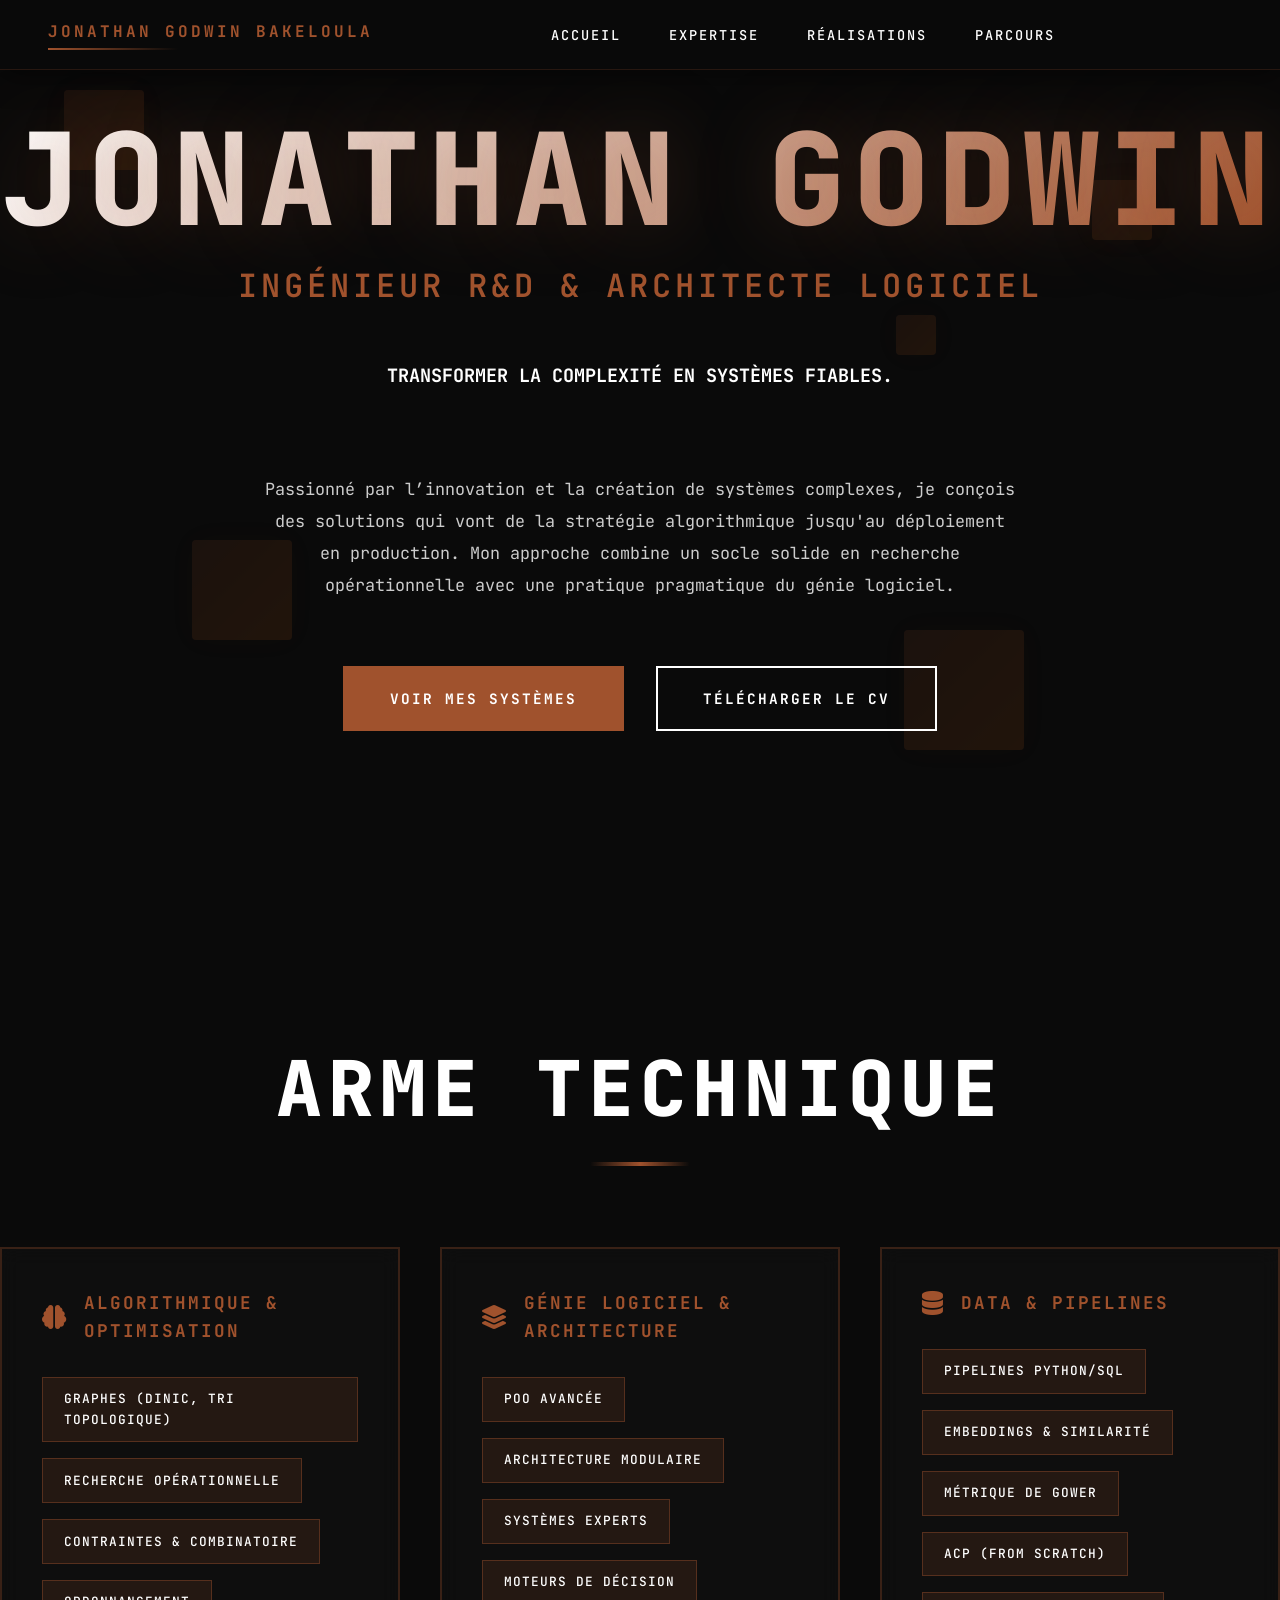
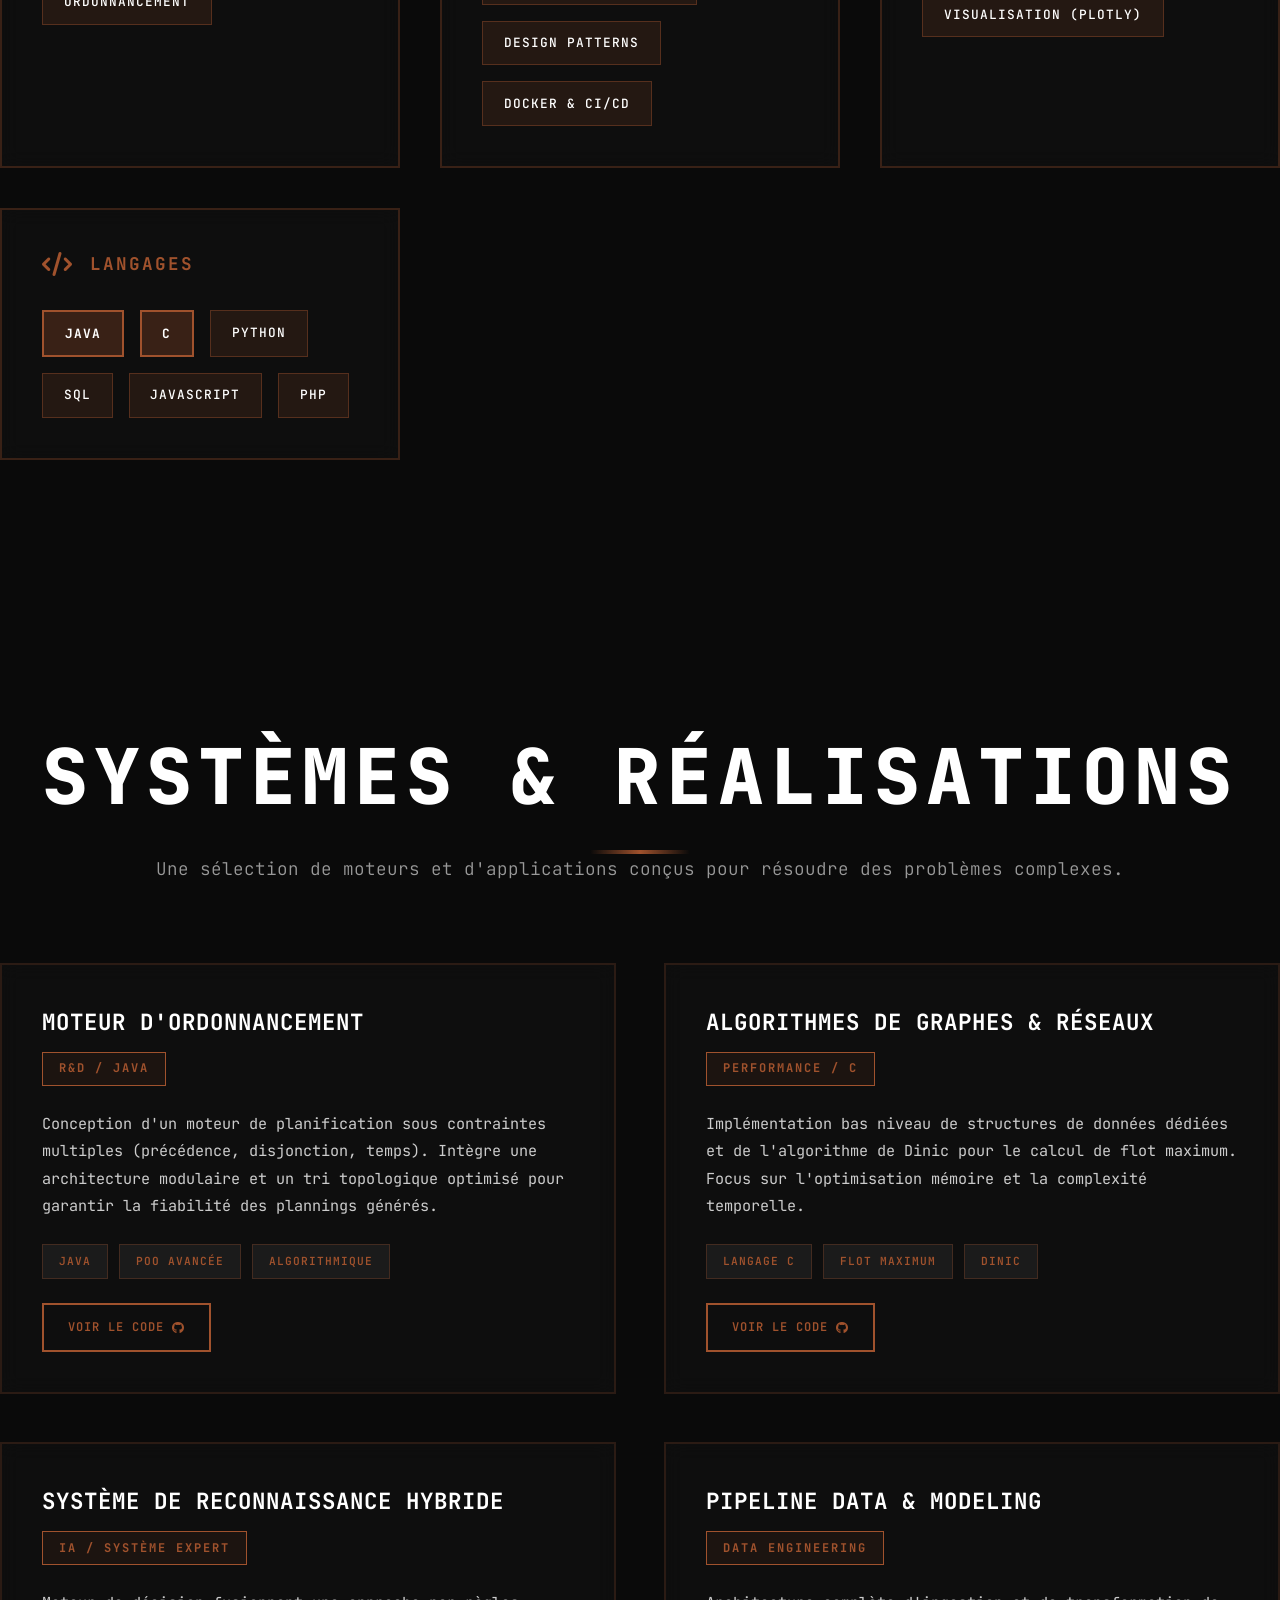
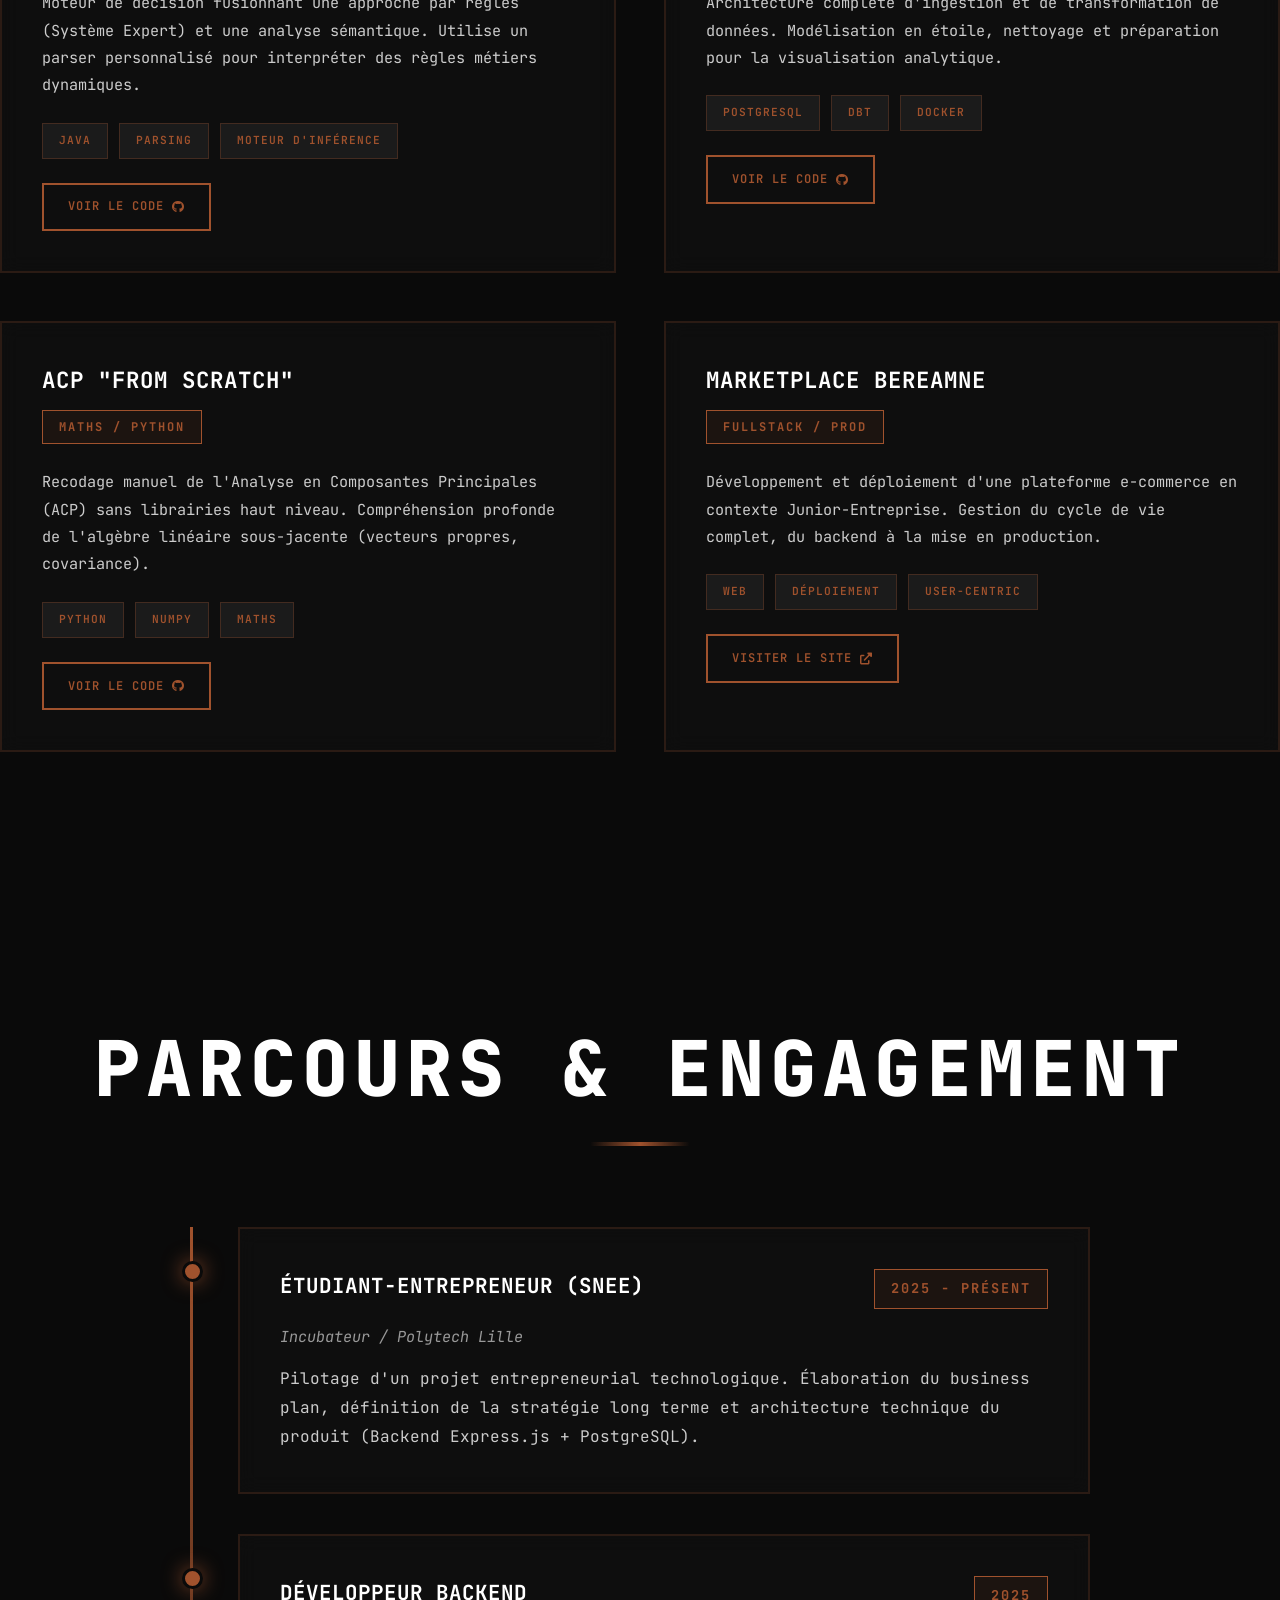
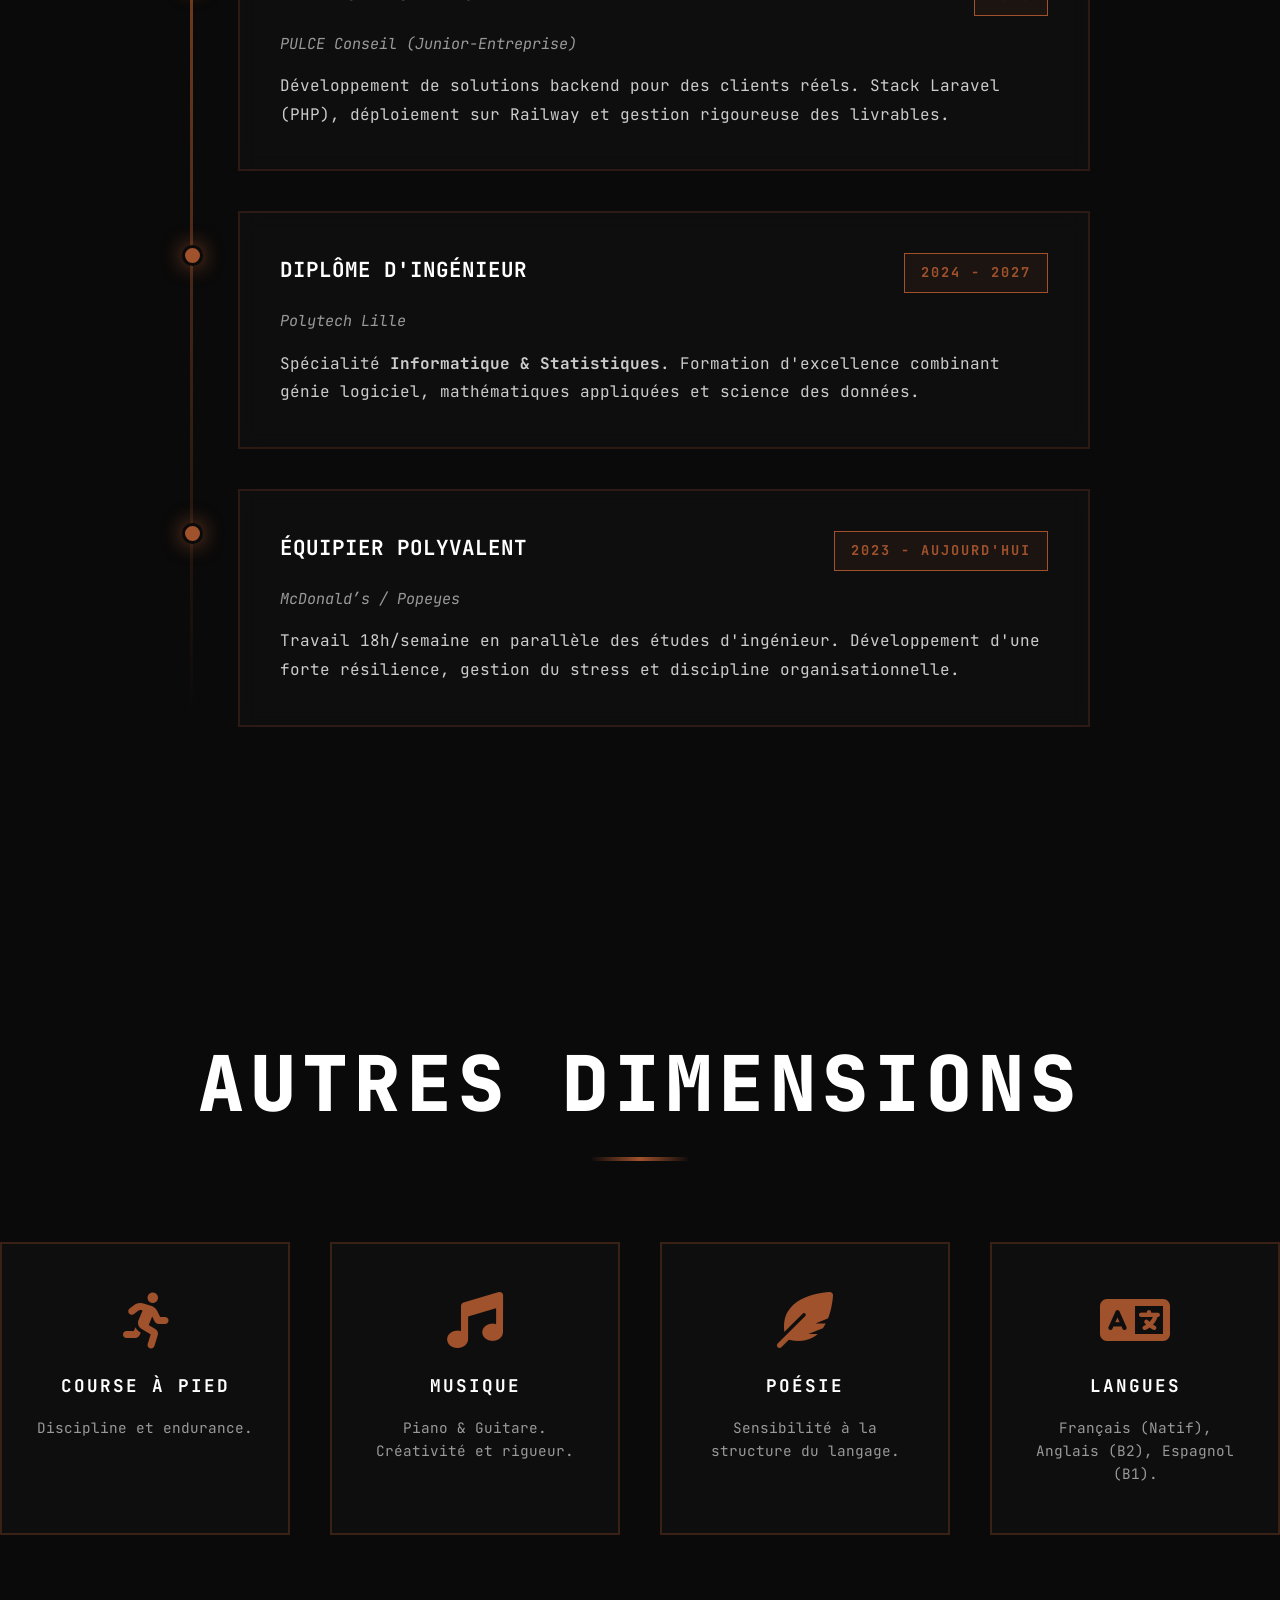
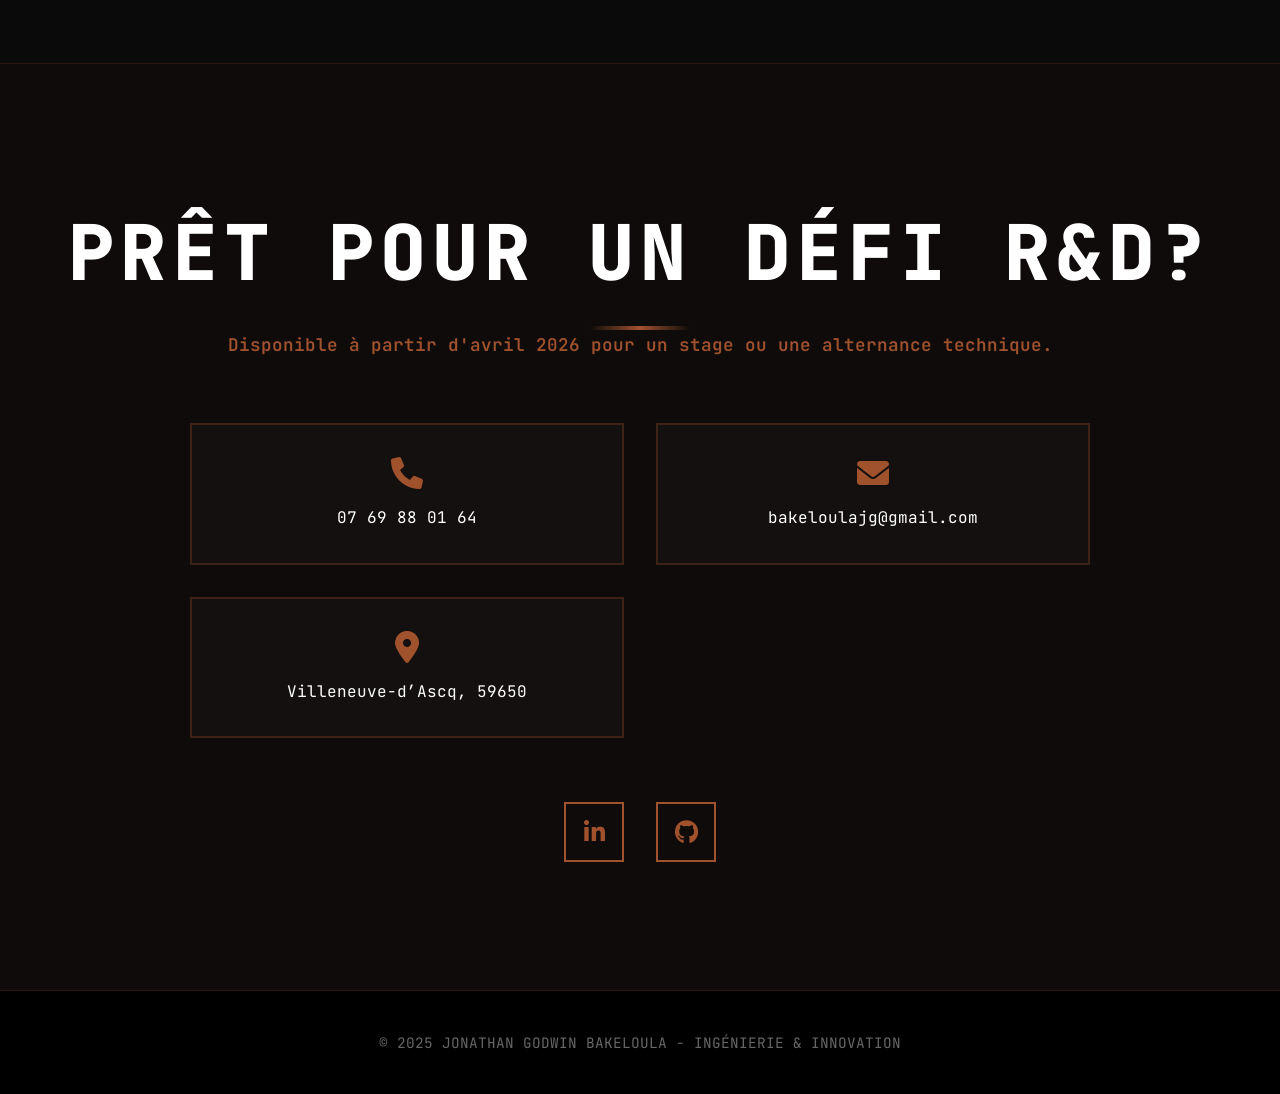
==== index.html @ 6b8fac24 "Quelques modifications" ====
<!DOCTYPE html>
<html lang="fr">
<head>
    <meta charset="UTF-8">
    <meta name="viewport" content="width=device-width, initial-scale=1.0">
    <title>Jonathan Godwin - Ingénieur R&D & Algorithmique</title>
    <meta name="description" content="Jonathan Godwin, Élève Ingénieur R&D. Expert en algorithmique, architecture logicielle et data engineering. Conception de moteurs complexes et optimisation.">
    <meta name="keywords" content="Jonathan Godwin, R&D, Algorithmique, Java, C, Architecture Logicielle, Data Engineering, Polytech Lille">
    <meta name="author" content="Jonathan Godwin">
    <link rel="stylesheet" href="styles.css">
    <link rel="stylesheet" href="https://cdnjs.cloudflare.com/ajax/libs/font-awesome/6.0.0/css/all.min.css">
</head>
<body>
    <div class="geometric-bg">
        <div class="square"></div>
        <div class="square"></div>
        <div class="square"></div>
        <div class="square"></div>
        <div class="square"></div>
    </div>

    <header>
        <nav>
            <div class="logo">JONATHAN GODWIN BAKELOULA</div>
            <ul class="nav-links">
                <li><a href="#accueil">ACCUEIL</a></li>
                <li><a href="#competences">EXPERTISE</a></li>
                <li><a href="#projets">RÉALISATIONS</a></li>
                <li><a href="#formation">PARCOURS</a></li>
            </ul>
            <div class="hamburger">
                <span></span>
                <span></span>
                <span></span>
            </div>
        </nav>
    </header>

    <main>
        <section id="accueil" class="hero">
            <div class="hero-content">
                <h1>JONATHAN GODWIN</h1>
                <h2 class="glitch" data-text="INGÉNIEUR R&D & ARCHITECTE LOGICIEL">INGÉNIEUR R&D & ARCHITECTE LOGICIEL</h2>
                <p class="hero-description">
                    <strong>TRANSFORMER LA COMPLEXITÉ EN SYSTÈMES FIABLES.</strong>
                    <br><br>
                    Passionné par l’innovation et la création de systèmes complexes, je conçois des solutions qui vont de la stratégie algorithmique jusqu'au déploiement en production. Mon approche combine un socle solide en recherche opérationnelle avec une pratique pragmatique du génie logiciel.
                </p>
                <div class="hero-buttons">
                    <a href="#projets" class="btn primary">VOIR MES SYSTÈMES</a>
                    <a href="docs/CV - Data Engineering.pdf" target="_blank" class="btn secondary">TÉLÉCHARGER LE CV</a>
                </div>
            </div>
        </section>

        <section id="competences">
            <h2 class="section-title">ARME TECHNIQUE</h2>
            <div class="skills-grid">
                <div class="skill-category">
                    <h3><i class="fas fa-brain"></i> ALGORITHMIQUE & OPTIMISATION</h3>
                    <div class="skill-tags">
                        <span>Graphes (Dinic, Tri Topologique)</span>
                        <span>Recherche Opérationnelle</span>
                        <span>Contraintes & Combinatoire</span>
                        <span>Ordonnancement</span>
                    </div>
                </div>

                <div class="skill-category">
                    <h3><i class="fas fa-layer-group"></i> GÉNIE LOGICIEL & ARCHITECTURE</h3>
                    <div class="skill-tags">
                        <span>POO Avancée</span>
                        <span>Architecture Modulaire</span>
                        <span>Systèmes Experts</span>
                        <span>Moteurs de Décision</span>
                        <span>Design Patterns</span>
                        <span>Docker & CI/CD</span>
                    </div>
                </div>

                <div class="skill-category">
                    <h3><i class="fas fa-database"></i> DATA & PIPELINES</h3>
                    <div class="skill-tags">
                        <span>Pipelines Python/SQL</span>
                        <span>Embeddings & Similarité</span>
                        <span>Métrique de Gower</span>
                        <span>ACP (From Scratch)</span>
                        <span>Visualisation (Plotly)</span>
                    </div>
                </div>

                <div class="skill-category">
                    <h3><i class="fas fa-code"></i> LANGAGES</h3>
                    <div class="skill-tags">
                        <span class="highlight">JAVA</span>
                        <span class="highlight">C</span>
                        <span>PYTHON</span>
                        <span>SQL</span>
                        <span>JAVASCRIPT</span>
                        <span>PHP</span>
                    </div>
                </div>
            </div>
        </section>

        <section id="projets">
            <h2 class="section-title">SYSTÈMES & RÉALISATIONS</h2>
            <p class="section-subtitle">Une sélection de moteurs et d'applications conçus pour résoudre des problèmes complexes.</p>
            
            <div class="projects-grid">
                <div class="project-card">
                    <div class="project-header">
                        <h3>MOTEUR D'ORDONNANCEMENT</h3>
                        <span class="project-type">R&D / JAVA</span>
                    </div>
                    <p>Conception d'un moteur de planification sous contraintes multiples (précédence, disjonction, temps). Intègre une architecture modulaire et un tri topologique optimisé pour garantir la fiabilité des plannings générés.</p>
                    <div class="technologies">
                        <span>JAVA</span>
                        <span>POO AVANCÉE</span>
                        <span>ALGORITHMIQUE</span>
                    </div>
                    <div class="project-links">
                        <a href="https://github.com/jonathangodwin/Java-Activity-Scheduler" target="_blank" class="btn-link">VOIR LE CODE <i class="fab fa-github"></i></a>
                    </div>
                </div>

                <div class="project-card">
                    <div class="project-header">
                        <h3>ALGORITHMES DE GRAPHES & RÉSEAUX</h3>
                        <span class="project-type">PERFORMANCE / C</span>
                    </div>
                    <p>Implémentation bas niveau de structures de données dédiées et de l'algorithme de Dinic pour le calcul de flot maximum. Focus sur l'optimisation mémoire et la complexité temporelle.</p>
                    <div class="technologies">
                        <span>LANGAGE C</span>
                        <span>FLOT MAXIMUM</span>
                        <span>DINIC</span>
                    </div>
                    <div class="project-links">
                        <a href="https://github.com/jonathangodwin/Dinic-MaxFlow-C" target="_blank" class="btn-link">VOIR LE CODE <i class="fab fa-github"></i></a>
                    </div>
                </div>

                <div class="project-card">
                    <div class="project-header">
                        <h3>SYSTÈME DE RECONNAISSANCE HYBRIDE</h3>
                        <span class="project-type">IA / SYSTÈME EXPERT</span>
                    </div>
                    <p>Moteur de décision fusionnant une approche par règles (Système Expert) et une analyse sémantique. Utilise un parser personnalisé pour interpréter des règles métiers dynamiques.</p>
                    <div class="technologies">
                        <span>JAVA</span>
                        <span>PARSING</span>
                        <span>MOTEUR D'INFÉRENCE</span>
                    </div>
                    <div class="project-links">
                        <a href="https://github.com/jonathangodwin/criterion-based-recognition-system" target="_blank" class="btn-link">VOIR LE CODE <i class="fab fa-github"></i></a>
                    </div>
                </div>

                <div class="project-card">
                    <div class="project-header">
                        <h3>PIPELINE DATA & MODELING</h3>
                        <span class="project-type">DATA ENGINEERING</span>
                    </div>
                    <p>Architecture complète d'ingestion et de transformation de données. Modélisation en étoile, nettoyage et préparation pour la visualisation analytique.</p>
                    <div class="technologies">
                        <span>POSTGRESQL</span>
                        <span>DBT</span>
                        <span>DOCKER</span>
                    </div>
                    <div class="project-links">
                        <a href="https://github.com/jonathangodwin/postgresql-data-modeling-dbt-metabase" target="_blank" class="btn-link">VOIR LE CODE <i class="fab fa-github"></i></a>
                    </div>
                </div>

                <div class="project-card">
                    <div class="project-header">
                        <h3>ACP "FROM SCRATCH"</h3>
                        <span class="project-type">MATHS / PYTHON</span>
                    </div>
                    <p>Recodage manuel de l'Analyse en Composantes Principales (ACP) sans librairies haut niveau. Compréhension profonde de l'algèbre linéaire sous-jacente (vecteurs propres, covariance).</p>
                    <div class="technologies">
                        <span>PYTHON</span>
                        <span>NUMPY</span>
                        <span>MATHS</span>
                    </div>
                    <div class="project-links">
                        <a href="https://github.com/jonathangodwin/Python-PCA-From-Scratch" target="_blank" class="btn-link">VOIR LE CODE <i class="fab fa-github"></i></a>
                    </div>
                </div>

                <div class="project-card">
                    <div class="project-header">
                        <h3>MARKETPLACE BEREAMNE</h3>
                        <span class="project-type">FULLSTACK / PROD</span>
                    </div>
                    <p>Développement et déploiement d'une plateforme e-commerce en contexte Junior-Entreprise. Gestion du cycle de vie complet, du backend à la mise en production.</p>
                    <div class="technologies">
                        <span>WEB</span>
                        <span>DÉPLOIEMENT</span>
                        <span>USER-CENTRIC</span>
                    </div>
                    <div class="project-links">
                        <a href="https://bereamne.fr/" target="_blank" class="btn-link">VISITER LE SITE <i class="fas fa-external-link-alt"></i></a>
                    </div>
                </div>
            </div>
        </section>

        <section id="formation">
            <h2 class="section-title">PARCOURS & ENGAGEMENT</h2>
            
            <div class="timeline-container">
                <div class="experience-card">
                    <div class="card-header">
                        <h3>ÉTUDIANT-ENTREPRENEUR (SNEE)</h3>
                        <span class="date">2025 - PRÉSENT</span>
                    </div>
                    <p class="location">Incubateur / Polytech Lille</p>
                    <p class="description">
                        Pilotage d'un projet entrepreneurial technologique. Élaboration du business plan, définition de la stratégie long terme et architecture technique du produit (Backend Express.js + PostgreSQL).
                    </p>
                </div>

                <div class="experience-card">
                    <div class="card-header">
                        <h3>DÉVELOPPEUR BACKEND</h3>
                        <span class="date">2025</span>
                    </div>
                    <p class="location">PULCE Conseil (Junior-Entreprise)</p>
                    <p class="description">
                        Développement de solutions backend pour des clients réels. Stack Laravel (PHP), déploiement sur Railway et gestion rigoureuse des livrables.
                    </p>
                </div>

                <div class="formation-card">
                    <div class="card-header">
                        <h3>DIPLÔME D'INGÉNIEUR</h3>
                        <span class="date">2024 - 2027</span>
                    </div>
                    <p class="location">Polytech Lille</p>
                    <p class="description">
                        Spécialité <strong>Informatique & Statistiques</strong>. Formation d'excellence combinant génie logiciel, mathématiques appliquées et science des données.
                    </p>
                </div>

                <div class="experience-card">
                    <div class="card-header">
                        <h3>ÉQUIPIER POLYVALENT</h3>
                        <span class="date">2023 - AUJOURD'HUI</span>
                    </div>
                    <p class="location">McDonald’s / Popeyes</p>
                    <p class="description">
                        Travail 18h/semaine en parallèle des études d'ingénieur. Développement d'une forte résilience, gestion du stress et discipline organisationnelle.
                    </p>
                </div>
            </div>
        </section>

        <section id="interets">
            <h2 class="section-title">AUTRES DIMENSIONS</h2>
            <div class="interests-grid">
                <div class="interest-card">
                    <i class="fas fa-running"></i>
                    <h3>COURSE À PIED</h3>
                    <p>Discipline et endurance.</p>
                </div>
                <div class="interest-card">
                    <i class="fas fa-music"></i>
                    <h3>MUSIQUE</h3>
                    <p>Piano & Guitare. Créativité et rigueur.</p>
                </div>
                <div class="interest-card">
                    <i class="fas fa-feather-alt"></i>
                    <h3>POÉSIE</h3>
                    <p>Sensibilité à la structure du langage.</p>
                </div>
                <div class="interest-card">
                    <i class="fas fa-language"></i>
                    <h3>LANGUES</h3>
                    <p>Français (Natif), Anglais (B2), Espagnol (B1).</p>
                </div>
            </div>
        </section>

        <section id="contact" class="contact-section">
            <h2 class="section-title">PRÊT POUR UN DÉFI R&D?</h2>
            <p class="contact-note">Disponible à partir d'avril 2026 pour un stage ou une alternance technique.</p>
            
            <div class="contact-info">
                <div class="contact-item">
                    <i class="fas fa-phone"></i>
                    <span>07 69 88 01 64</span>
                </div>
                <div class="contact-item">
                    <i class="fas fa-envelope"></i>
                    <a href="mailto:bakeloulajg@gmail.com">bakeloulajg@gmail.com</a>
                </div>
                <div class="contact-item">
                    <i class="fas fa-map-marker-alt"></i>
                    <span>Villeneuve-d’Ascq, 59650</span>
                </div>
            </div>

            <div class="social-links">
                <a href="#" target="_blank" class="social-btn"><i class="fab fa-linkedin-in"></i></a>
                <a href="https://github.com/jonathangodwin" target="_blank" class="social-btn"><i class="fab fa-github"></i></a>
            </div>
        </section>
    </main>

    <footer>
        <p>&copy; 2025 JONATHAN GODWIN BAKELOULA - INGÉNIERIE & INNOVATION</p>
    </footer>

    <script src="script.js"></script>
</body>
</html>
---- styles.css ----
@import url('https://fonts.googleapis.com/css2?family=JetBrains+Mono:wght@100;200;300;400;500;600;700;800&display=swap');

* {
    margin: 0;
    padding: 0;
    box-sizing: border-box;
}

body {
    font-family: 'JetBrains Mono', monospace;
    background: #0a0a0a;
    color: #ffffff;
    line-height: 1.6;
    overflow-x: hidden;
}

.container {
    max-width: 1200px;
    margin: 0 auto;
    padding: 0 20px;
    position: relative;
}

/* Arrière-plan géométrique amélioré */
.geometric-bg {
    position: fixed;
    top: 0;
    left: 0;
    width: 100%;
    height: 100%;
    overflow: hidden;
    z-index: -1;
    opacity: 0.15;
}

.square {
    position: absolute;
    background: linear-gradient(135deg, #A0522D, #D2691E);
    opacity: 0.8;
    border-radius: 4px;
    box-shadow: 0 0 30px rgba(160, 82, 45, 0.3);
}

.square:nth-child(1) { width: 80px; height: 80px; top: 10%; left: 5%; }
.square:nth-child(2) { width: 60px; height: 60px; top: 20%; right: 10%; }
.square:nth-child(3) { width: 100px; height: 100px; top: 60%; left: 15%; }
.square:nth-child(4) { width: 120px; height: 120px; top: 70%; right: 20%; }
.square:nth-child(5) { width: 40px; height: 40px; top: 35%; left: 70%; }

/* En-tête moderne */
header {
    position: fixed;
    top: 0;
    left: 0;
    right: 0;
    background: rgba(10, 10, 10, 0.95);
    backdrop-filter: blur(20px);
    z-index: 1000;
    padding: 1.2rem 0;
    border-bottom: 1px solid rgba(160, 82, 45, 0.2);
    box-shadow: 0 4px 30px rgba(0, 0, 0, 0.5);
}

nav {
    display: flex;
    justify-content: space-between;
    align-items: center;
    padding: 0 3rem;
}

.logo {
    font-size: 1rem;
    font-weight: 700;
    color: #A0522D;
    text-transform: uppercase;
    letter-spacing: 3px;
    position: relative;
    padding-bottom: 5px;
}

.logo::after {
    content: '';
    position: absolute;
    bottom: 0;
    left: 0;
    width: 40%;
    height: 2px;
    background: linear-gradient(90deg, #A0522D, transparent);
}

.nav-links {
    display: flex;
    list-style: none;
    gap: 3rem;
}

.nav-links a {
    color: #ffffff;
    text-decoration: none;
    font-weight: 500;
    text-transform: uppercase;
    font-size: 0.85rem;
    letter-spacing: 2px;
    transition: all 0.3s ease;
    position: relative;
    padding-bottom: 5px;
}

.nav-links a::after {
    content: '';
    position: absolute;
    bottom: 0;
    left: 50%;
    transform: translateX(-50%);
    width: 0;
    height: 2px;
    background: #A0522D;
    transition: width 0.3s ease;
}

.nav-links a:hover {
    color: #A0522D;
}

.nav-links a:hover::after {
    width: 100%;
}

/* Section héro redesignée */
.hero {
    min-height: 100vh;
    display: flex;
    align-items: center;
    justify-content: center;
    text-align: center;
    position: relative;
    padding-top: 80px;
}

.hero-content {
    position: relative;
    z-index: 2;
}

.hero-content h1 {
    font-size: clamp(3.5rem, 10vw, 9rem);
    font-weight: 800;
    text-transform: uppercase;
    letter-spacing: 8px;
    margin-bottom: 1.5rem;
    line-height: 0.9;
    background: linear-gradient(135deg, #ffffff 0%, #A0522D 100%);
    -webkit-background-clip: text;
    -webkit-text-fill-color: transparent;
    background-clip: text;
    text-shadow: 0 0 80px rgba(160, 82, 45, 0.3);
}

.hero-content h2.glitch {
    font-size: clamp(1.2rem, 3vw, 2rem);
    font-weight: 600;
    color: #A0522D;
    text-transform: uppercase;
    letter-spacing: 4px;
    margin-bottom: 3rem;
    position: relative;
}

.hero-description {
    font-size: 1.05rem;
    font-weight: 400;
    max-width: 750px;
    margin: 0 auto 4rem;
    color: #cccccc;
    line-height: 1.9;
}

.hero-description strong {
    color: #ffffff;
    font-weight: 700;
    display: block;
    margin-bottom: 1rem;
    font-size: 1.15rem;
}

.hero-buttons {
    display: flex;
    gap: 2rem;
    justify-content: center;
    flex-wrap: wrap;
}

.btn {
    padding: 1.2rem 2.8rem;
    background: transparent;
    border: 2px solid #A0522D;
    color: #A0522D;
    text-decoration: none;
    text-transform: uppercase;
    font-weight: 700;
    letter-spacing: 2px;
    transition: all 0.4s ease;
    font-family: 'JetBrains Mono', monospace;
    font-size: 0.9rem;
    position: relative;
    overflow: hidden;
}

.btn::before {
    content: '';
    position: absolute;
    top: 0;
    left: -100%;
    width: 100%;
    height: 100%;
    background: linear-gradient(90deg, transparent, rgba(160, 82, 45, 0.3), transparent);
    transition: left 0.5s ease;
}

.btn:hover::before {
    left: 100%;
}

.btn:hover {
    background: #A0522D;
    color: #0a0a0a;
    box-shadow: 0 0 30px rgba(160, 82, 45, 0.5);
    transform: translateY(-3px);
}

.btn.primary {
    background: #A0522D;
    color: #ffffff;
}

.btn.primary:hover {
    background: transparent;
    color: #A0522D;
}

.btn.secondary {
    border-color: #ffffff;
    color: #ffffff;
}

.btn.secondary:hover {
    background: #ffffff;
    color: #0a0a0a;
}

/* Sections */
section {
    padding: 8rem 0;
    position: relative;
}

.section-title {
    font-size: clamp(2.5rem, 6vw, 5rem);
    font-weight: 800;
    text-transform: uppercase;
    letter-spacing: 6px;
    margin-bottom: 1rem;
    text-align: center;
    color: #ffffff;
    position: relative;
    display: inline-block;
    width: 100%;
}

.section-title::after {
    content: '';
    position: absolute;
    bottom: -15px;
    left: 50%;
    transform: translateX(-50%);
    width: 100px;
    height: 4px;
    background: linear-gradient(90deg, transparent, #A0522D, transparent);
}

.section-subtitle {
    text-align: center;
    font-size: 1.1rem;
    color: #999;
    margin-bottom: 4rem;
    font-weight: 300;
}

/* Grille des compétences améliorée */
.skills-grid {
    display: grid;
    grid-template-columns: repeat(auto-fit, minmax(320px, 1fr));
    gap: 2.5rem;
    margin-top: 5rem;
}

.skill-category {
    background: rgba(255, 255, 255, 0.02);
    border: 2px solid rgba(160, 82, 45, 0.3);
    padding: 2.5rem;
    position: relative;
    transition: all 0.4s ease;
    backdrop-filter: blur(10px);
}

.skill-category::before {
    content: '';
    position: absolute;
    top: 0;
    left: 0;
    width: 0;
    height: 100%;
    background: linear-gradient(90deg, rgba(160, 82, 45, 0.1), transparent);
    transition: width 0.4s ease;
    z-index: -1;
}

.skill-category:hover {
    border-color: #A0522D;
    transform: translateY(-8px);
    box-shadow: 0 15px 40px rgba(160, 82, 45, 0.3);
}

.skill-category:hover::before {
    width: 100%;
}

.skill-category h3 {
    font-size: 1.1rem;
    font-weight: 700;
    text-transform: uppercase;
    letter-spacing: 2px;
    margin-bottom: 2rem;
    color: #A0522D;
    display: flex;
    align-items: center;
    gap: 1rem;
}

.skill-category h3 i {
    font-size: 1.5rem;
}

.skill-tags {
    display: flex;
    flex-wrap: wrap;
    gap: 1rem;
}

.skill-tags span {
    background: rgba(160, 82, 45, 0.15);
    border: 1px solid rgba(160, 82, 45, 0.4);
    color: #ffffff;
    padding: 0.7rem 1.3rem;
    font-size: 0.8rem;
    text-transform: uppercase;
    letter-spacing: 1px;
    font-weight: 500;
    transition: all 0.3s ease;
}

.skill-tags span:hover {
    background: rgba(160, 82, 45, 0.3);
    border-color: #A0522D;
    transform: scale(1.05);
}

.skill-tags span.highlight {
    background: rgba(160, 82, 45, 0.3);
    border: 2px solid #A0522D;
    font-weight: 700;
}

/* Grille des projets redesignée */
.projects-grid {
    display: grid;
    grid-template-columns: repeat(auto-fit, minmax(420px, 1fr));
    gap: 3rem;
    margin-top: 5rem;
}

.project-card {
    background: rgba(255, 255, 255, 0.02);
    border: 2px solid rgba(160, 82, 45, 0.2);
    padding: 2.5rem;
    position: relative;
    transition: all 0.4s ease;
    backdrop-filter: blur(10px);
}

.project-card::after {
    content: '';
    position: absolute;
    top: -2px;
    left: -2px;
    right: -2px;
    bottom: -2px;
    background: linear-gradient(135deg, #A0522D, transparent, #A0522D);
    z-index: -1;
    opacity: 0;
    transition: opacity 0.4s ease;
}

.project-card:hover {
    border-color: #A0522D;
    transform: translateY(-10px);
    box-shadow: 0 20px 50px rgba(160, 82, 45, 0.4);
}

.project-card:hover::after {
    opacity: 0.3;
}

.project-header {
    margin-bottom: 1.5rem;
}

.project-card h3 {
    font-size: 1.4rem;
    font-weight: 700;
    text-transform: uppercase;
    letter-spacing: 1px;
    margin-bottom: 0.7rem;
    color: #ffffff;
}

.project-card h3 a {
    text-decoration: none;
    color: #ffffff;
    transition: color 0.3s ease;
}

.project-card h3 a:hover {
    color: #A0522D;
}

.project-type {
    display: inline-block;
    font-size: 0.75rem;
    color: #A0522D;
    text-transform: uppercase;
    font-weight: 700;
    letter-spacing: 2px;
    padding: 0.4rem 1rem;
    border: 1px solid #A0522D;
    background: rgba(160, 82, 45, 0.1);
}

.project-card p {
    margin-bottom: 1.5rem;
    color: #cccccc;
    line-height: 1.8;
    font-size: 0.95rem;
}

.technologies {
    display: flex;
    flex-wrap: wrap;
    gap: 0.7rem;
    margin-bottom: 1.5rem;
}

.technologies span {
    background: rgba(255, 255, 255, 0.05);
    border: 1px solid rgba(160, 82, 45, 0.3);
    color: #A0522D;
    padding: 0.5rem 1rem;
    font-size: 0.7rem;
    text-transform: uppercase;
    letter-spacing: 1px;
    font-weight: 600;
}

.project-links {
    display: flex;
    gap: 1rem;
}

.btn-link {
    display: inline-flex;
    align-items: center;
    gap: 0.5rem;
    padding: 0.8rem 1.5rem;
    background: transparent;
    border: 2px solid #A0522D;
    color: #A0522D;
    text-decoration: none;
    text-transform: uppercase;
    font-weight: 600;
    font-size: 0.75rem;
    letter-spacing: 1px;
    transition: all 0.3s ease;
}

.btn-link:hover {
    background: #A0522D;
    color: #ffffff;
}

/* Timeline moderne pour la formation */
.timeline-container {
    max-width: 900px;
    margin: 5rem auto 0;
    position: relative;
}

.timeline-container::before {
    content: '';
    position: absolute;
    left: 0;
    top: 0;
    bottom: 0;
    width: 3px;
    background: linear-gradient(180deg, #A0522D, transparent);
}

.experience-card,
.formation-card {
    background: rgba(255, 255, 255, 0.02);
    border: 2px solid rgba(160, 82, 45, 0.2);
    padding: 2.5rem;
    margin-bottom: 2.5rem;
    margin-left: 3rem;
    position: relative;
    transition: all 0.4s ease;
    backdrop-filter: blur(10px);
}

.experience-card::before,
.formation-card::before {
    content: '';
    position: absolute;
    left: -3.6rem;
    top: 2rem;
    width: 15px;
    height: 15px;
    background: #A0522D;
    border: 3px solid #0a0a0a;
    border-radius: 50%;
    box-shadow: 0 0 20px rgba(160, 82, 45, 0.8);
}

.experience-card:hover,
.formation-card:hover {
    border-color: #A0522D;
    transform: translateX(10px);
    box-shadow: -10px 15px 40px rgba(160, 82, 45, 0.3);
}

.card-header {
    display: flex;
    justify-content: space-between;
    align-items: flex-start;
    margin-bottom: 1rem;
    flex-wrap: wrap;
    gap: 1rem;
}

.card-header h3 {
    font-size: 1.3rem;
    font-weight: 700;
    color: #ffffff;
    text-transform: uppercase;
    letter-spacing: 1px;
}

.date {
    font-size: 0.85rem;
    color: #A0522D;
    font-weight: 700;
    text-transform: uppercase;
    letter-spacing: 2px;
    padding: 0.5rem 1rem;
    border: 1px solid #A0522D;
    background: rgba(160, 82, 45, 0.1);
}

.location {
    font-size: 0.95rem;
    color: #999;
    margin-bottom: 1rem;
    font-style: italic;
}

.description {
    color: #cccccc;
    line-height: 1.8;
}

/* Centres d'intérêt */
.interests-grid {
    display: grid;
    grid-template-columns: repeat(auto-fit, minmax(260px, 1fr));
    gap: 2.5rem;
    margin-top: 5rem;
}

.interest-card {
    background: rgba(255, 255, 255, 0.02);
    border: 2px solid rgba(160, 82, 45, 0.3);
    padding: 3rem 2rem;
    text-align: center;
    transition: all 0.4s ease;
    position: relative;
    overflow: hidden;
}

.interest-card::before {
    content: '';
    position: absolute;
    top: -50%;
    left: -50%;
    width: 200%;
    height: 200%;
    background: radial-gradient(circle, rgba(160, 82, 45, 0.1), transparent);
    transform: scale(0);
    transition: transform 0.5s ease;
}

.interest-card:hover::before {
    transform: scale(1);
}

.interest-card:hover {
    border-color: #A0522D;
    transform: translateY(-10px) scale(1.02);
    box-shadow: 0 20px 50px rgba(160, 82, 45, 0.4);
}

.interest-card i {
    font-size: 3.5rem;
    margin-bottom: 1.5rem;
    color: #A0522D;
    transition: all 0.4s ease;
}

.interest-card:hover i {
    transform: scale(1.2) rotate(10deg);
}

.interest-card h3 {
    font-size: 1.1rem;
    font-weight: 700;
    text-transform: uppercase;
    letter-spacing: 2px;
    margin-bottom: 1rem;
    color: #ffffff;
}

.interest-card p {
    color: #999;
    font-size: 0.9rem;
}

/* Section contact */
.contact-section {
    background: rgba(160, 82, 45, 0.03);
    border-top: 1px solid rgba(160, 82, 45, 0.2);
}

.contact-note {
    text-align: center;
    font-size: 1.1rem;
    color: #A0522D;
    margin-bottom: 3rem;
    font-weight: 600;
}

.contact-info {
    display: grid;
    grid-template-columns: repeat(auto-fit, minmax(280px, 1fr));
    gap: 2rem;
    margin-top: 4rem;
    max-width: 900px;
    margin-left: auto;
    margin-right: auto;
}

.contact-item {
    background: rgba(255, 255, 255, 0.02);
    border: 2px solid rgba(160, 82, 45, 0.3);
    padding: 2rem;
    text-align: center;
    transition: all 0.3s ease;
    display: flex;
    flex-direction: column;
    align-items: center;
    gap: 1rem;
}

.contact-item:hover {
    border-color: #A0522D;
    transform: translateY(-5px);
    box-shadow: 0 15px 40px rgba(160, 82, 45, 0.3);
}

.contact-item i {
    font-size: 2rem;
    color: #A0522D;
}

.contact-item a {
    color: #ffffff;
    text-decoration: none;
    transition: color 0.3s ease;
}

.contact-item a:hover {
    color: #A0522D;
}

.social-links {
    margin-top: 4rem;
    text-align: center;
    display: flex;
    justify-content: center;
    gap: 2rem;
}

.social-btn {
    display: inline-flex;
    align-items: center;
    justify-content: center;
    width: 60px;
    height: 60px;
    background: transparent;
    border: 2px solid #A0522D;
    color: #A0522D;
    text-decoration: none;
    font-size: 1.5rem;
    transition: all 0.3s ease;
}

.social-btn:hover {
    background: #A0522D;
    color: #ffffff;
    transform: translateY(-5px) rotate(5deg);
    box-shadow: 0 10px 30px rgba(160, 82, 45, 0.5);
}

/* Footer */
footer {
    background: #000000;
    padding: 2.5rem 0;
    text-align: center;
    border-top: 1px solid rgba(160, 82, 45, 0.3);
    color: #666;
    font-size: 0.9rem;
}

/* Responsive */
@media (max-width: 768px) {
    nav {
        padding: 0 1.5rem;
    }

    .nav-links {
        display: none;
    }

    .logo {
        font-size: 0.8rem;
    }

    .skills-grid,
    .projects-grid,
    .interests-grid {
        grid-template-columns: 1fr;
    }

    .timeline-container::before {
        left: 10px;
    }

    .experience-card,
    .formation-card {
        margin-left: 2rem;
    }

    .experience-card::before,
    .formation-card::before {
        left: -2.1rem;
    }

    .hero-buttons {
        flex-direction: column;
        align-items: center;
    }

    .btn {
        width: 90%;
        text-align: center;
    }
}

/* Animations */
.animate-in {
    opacity: 0;
    transform: translateY(50px);
    transition: all 0.8s ease;
}

.animate-in.visible {
    opacity: 1;
    transform: translateY(0);
}

@keyframes float {
    0%, 100% { transform: translateY(0px) rotate(0deg); }
    50% { transform: translateY(-20px) rotate(180deg); }
}

.square {
    animation: float 6s ease-in-out infinite;
}

.square:nth-child(odd) {
    animation-direction: reverse;
}

/* Défilement fluide */
html {
    scroll-behavior: smooth;
}

/* Effet de lueur sur les éléments interactifs */
@keyframes glow {
    0%, 100% { box-shadow: 0 0 20px rgba(160, 82, 45, 0.3); }
    50% { box-shadow: 0 0 40px rgba(160, 82, 45, 0.6); }
}

.btn:hover,
.project-card:hover,
.skill-category:hover {
    animation: glow 2s ease-in-out infinite;
}
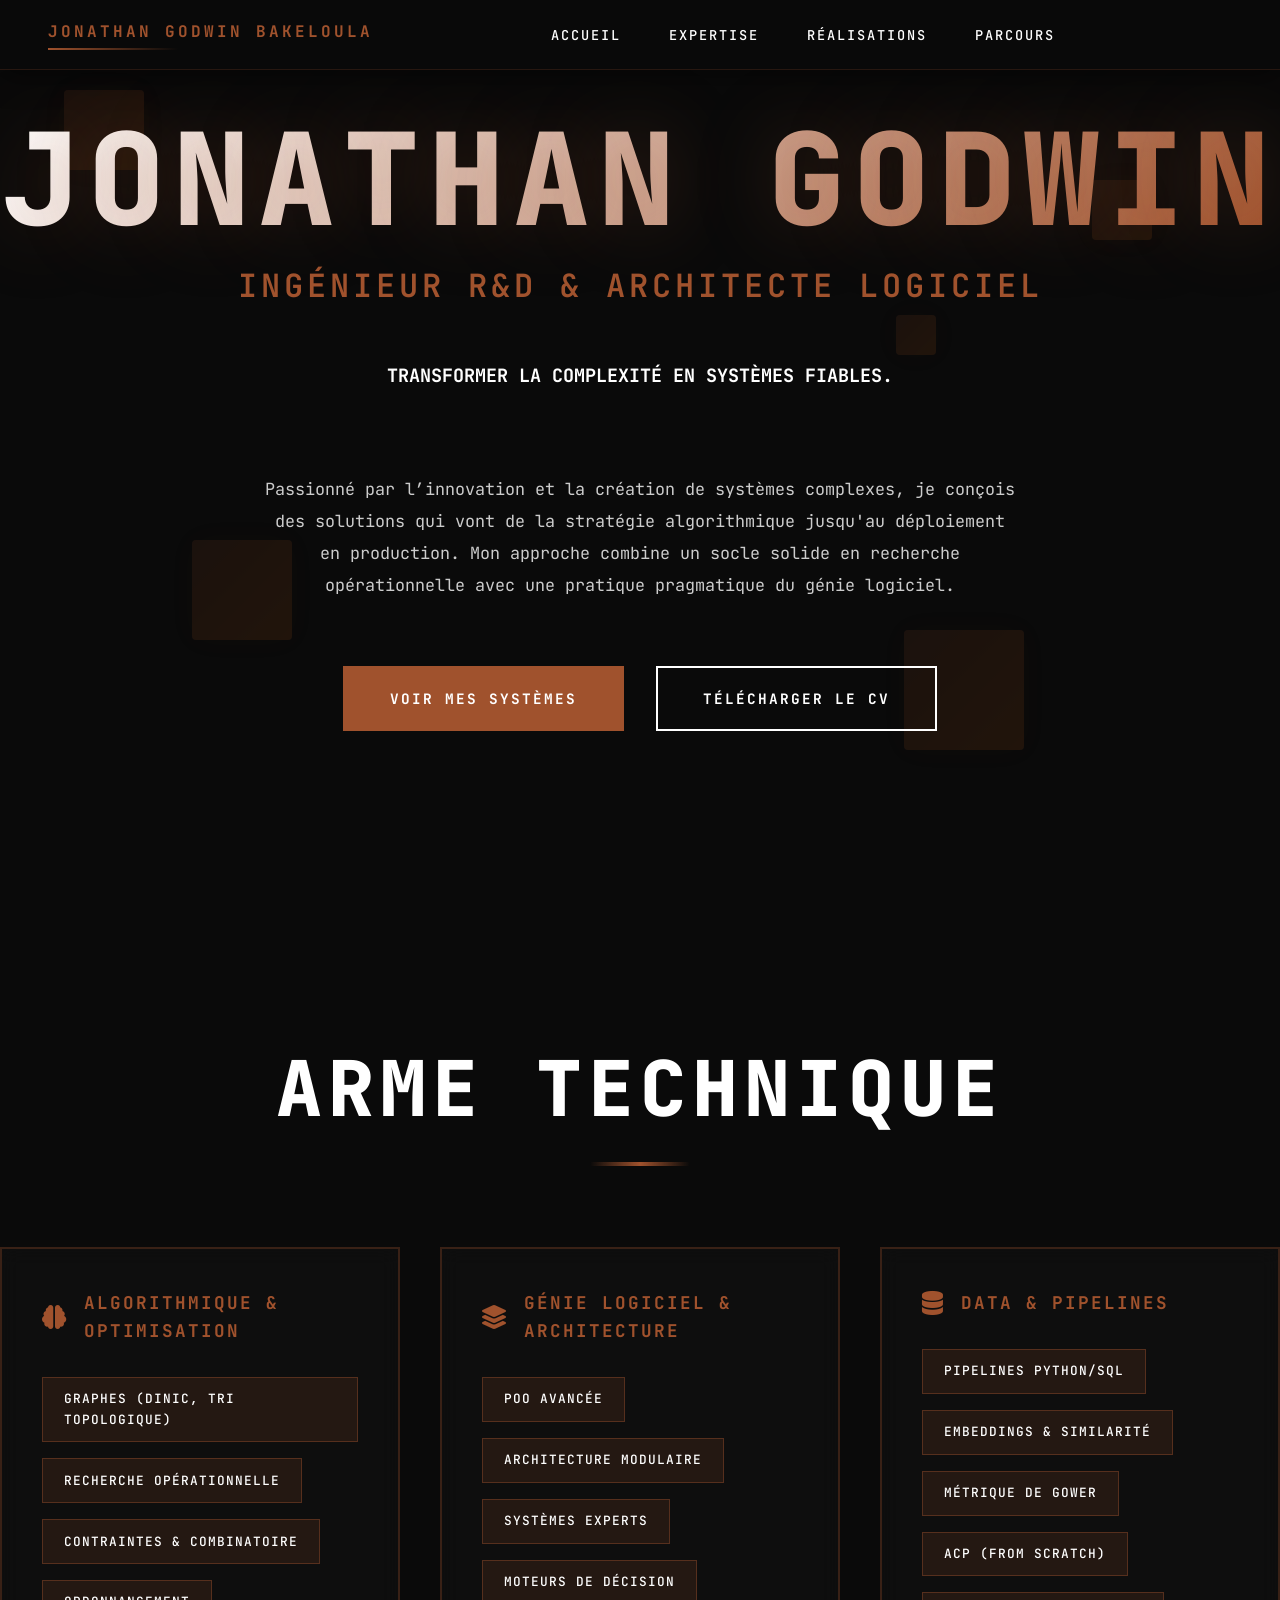
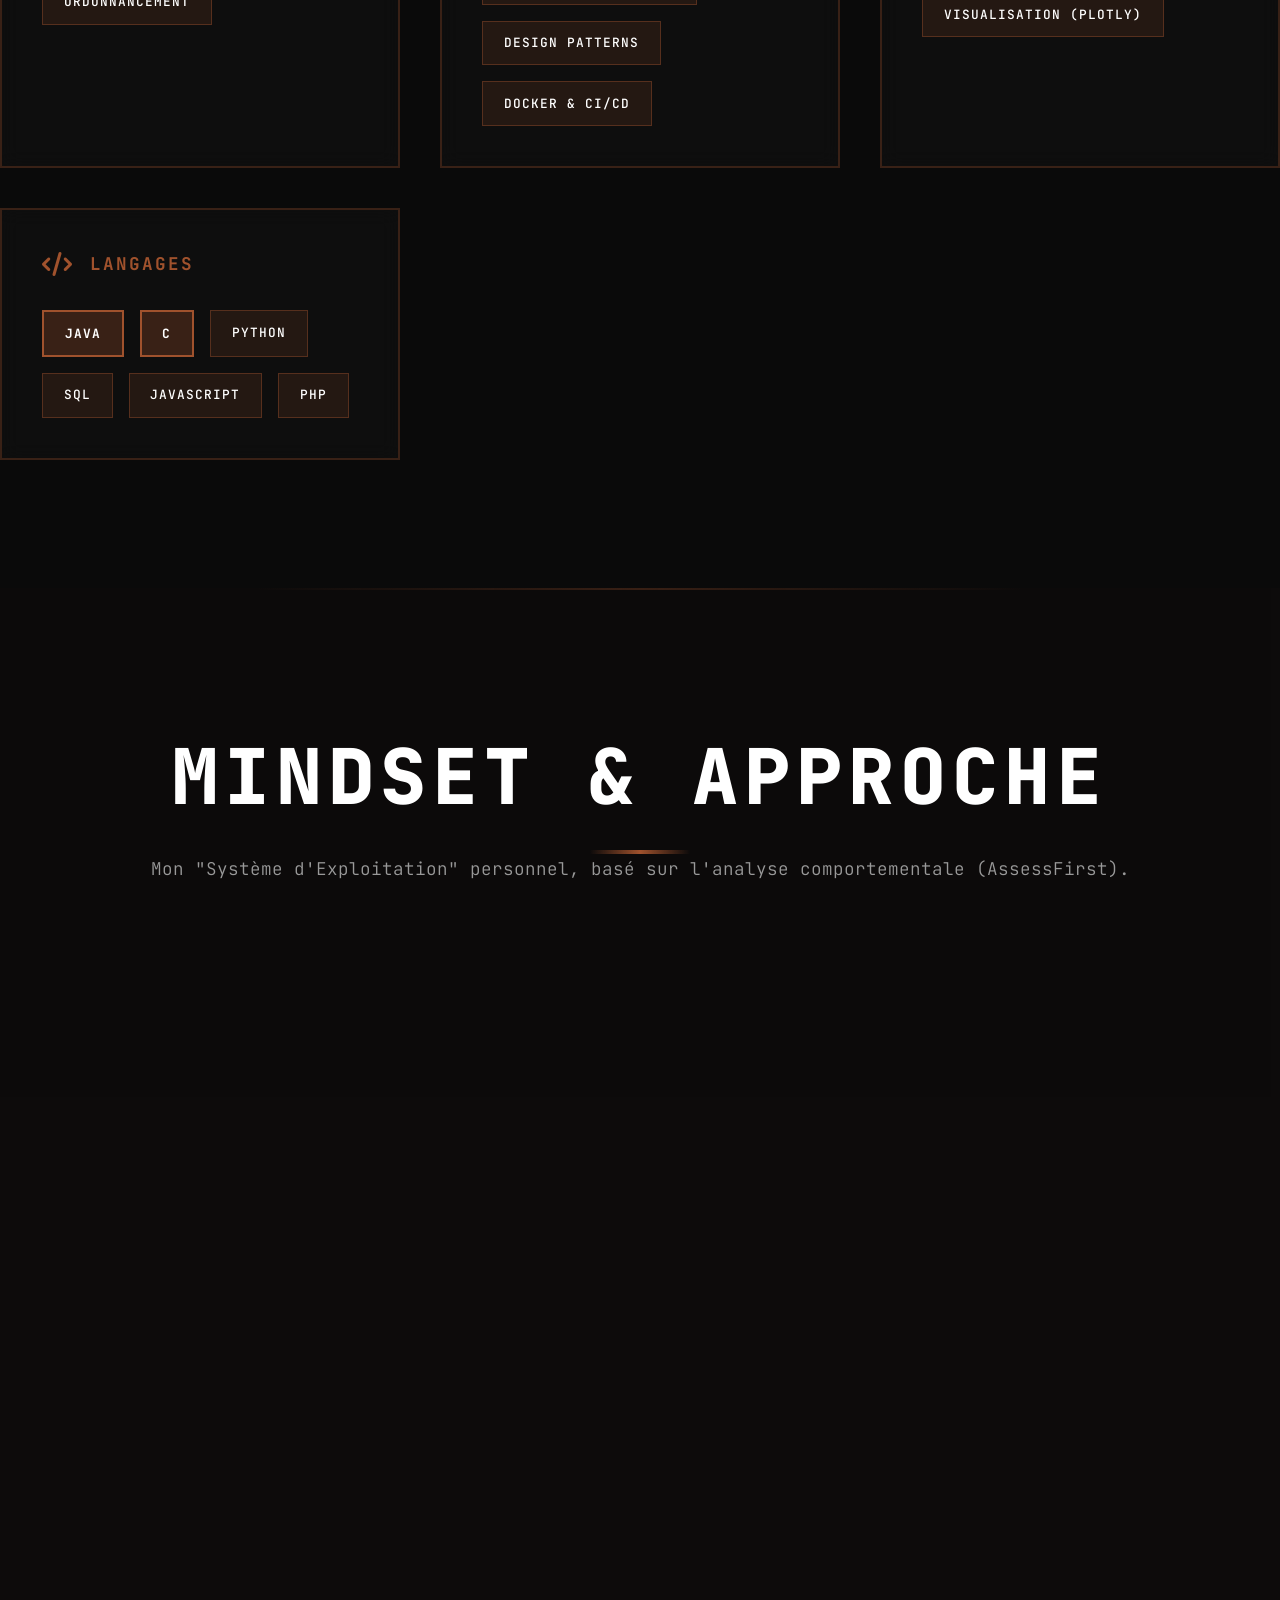
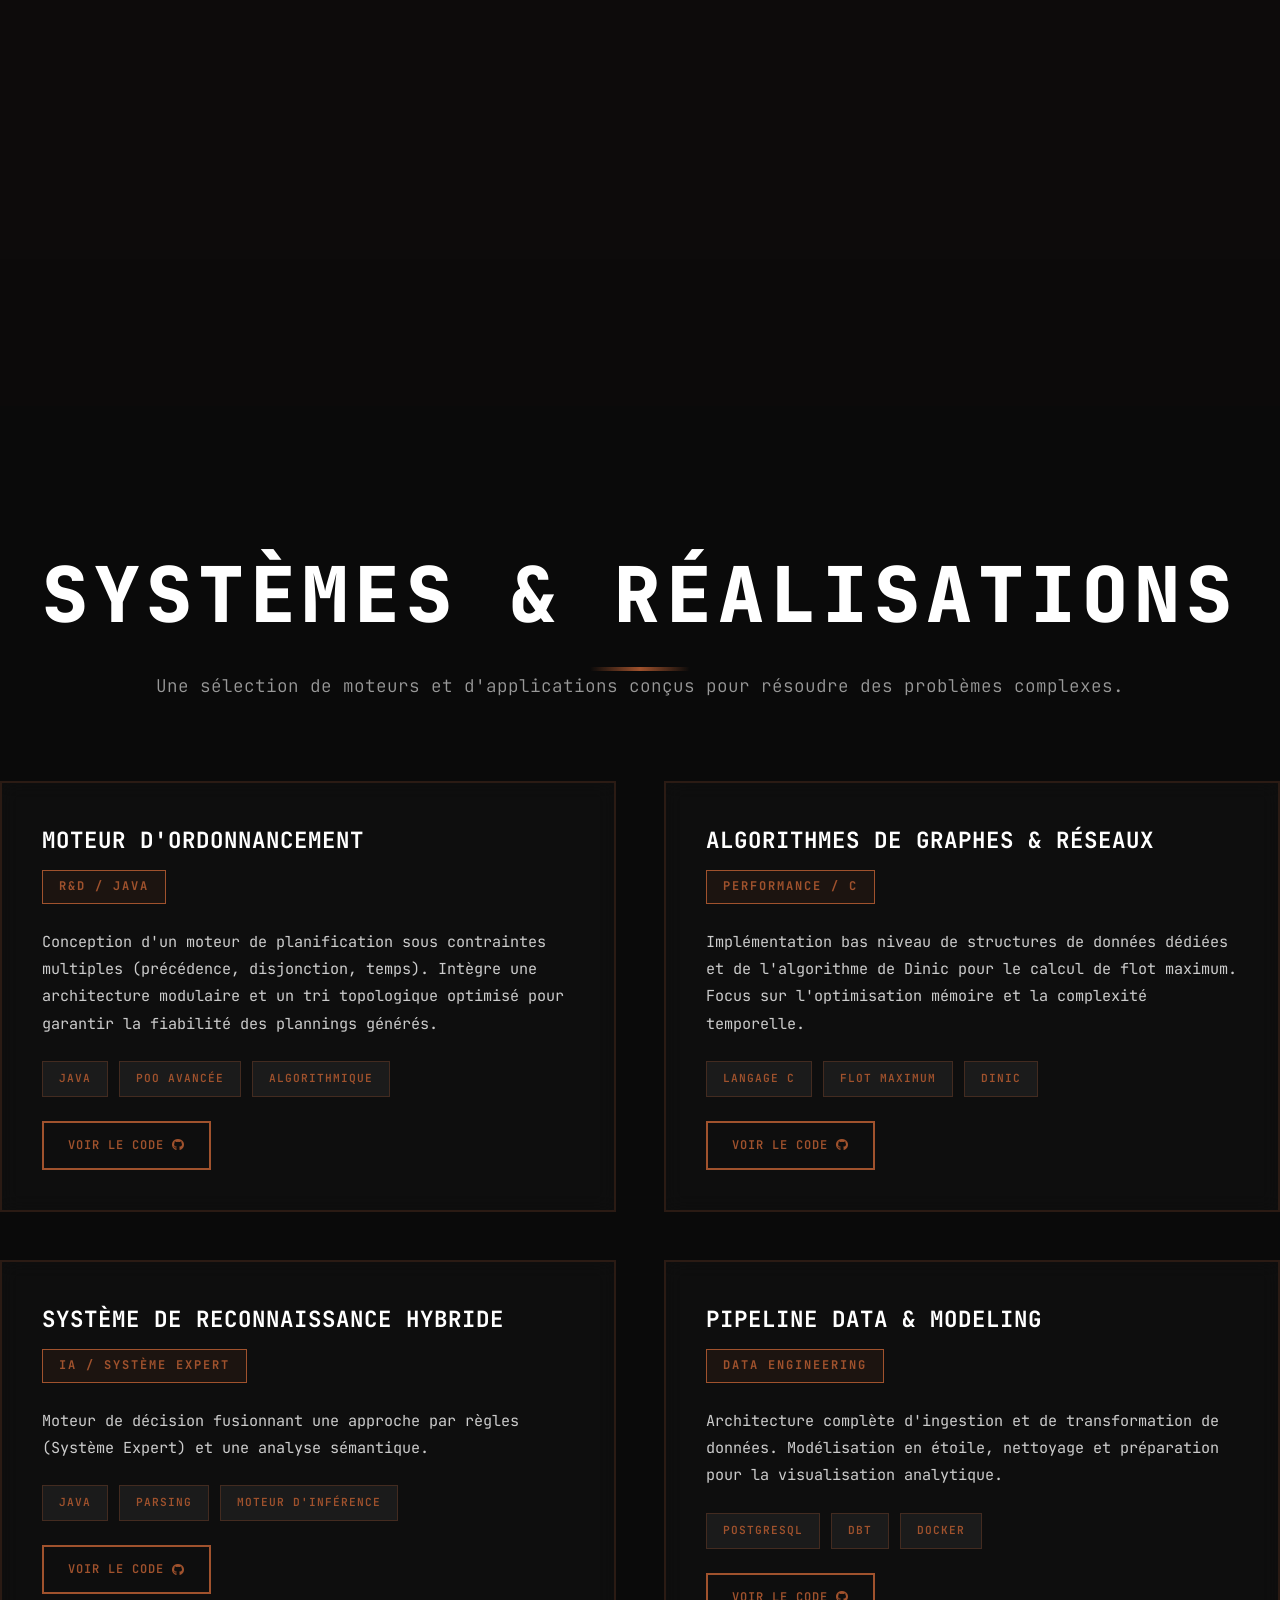
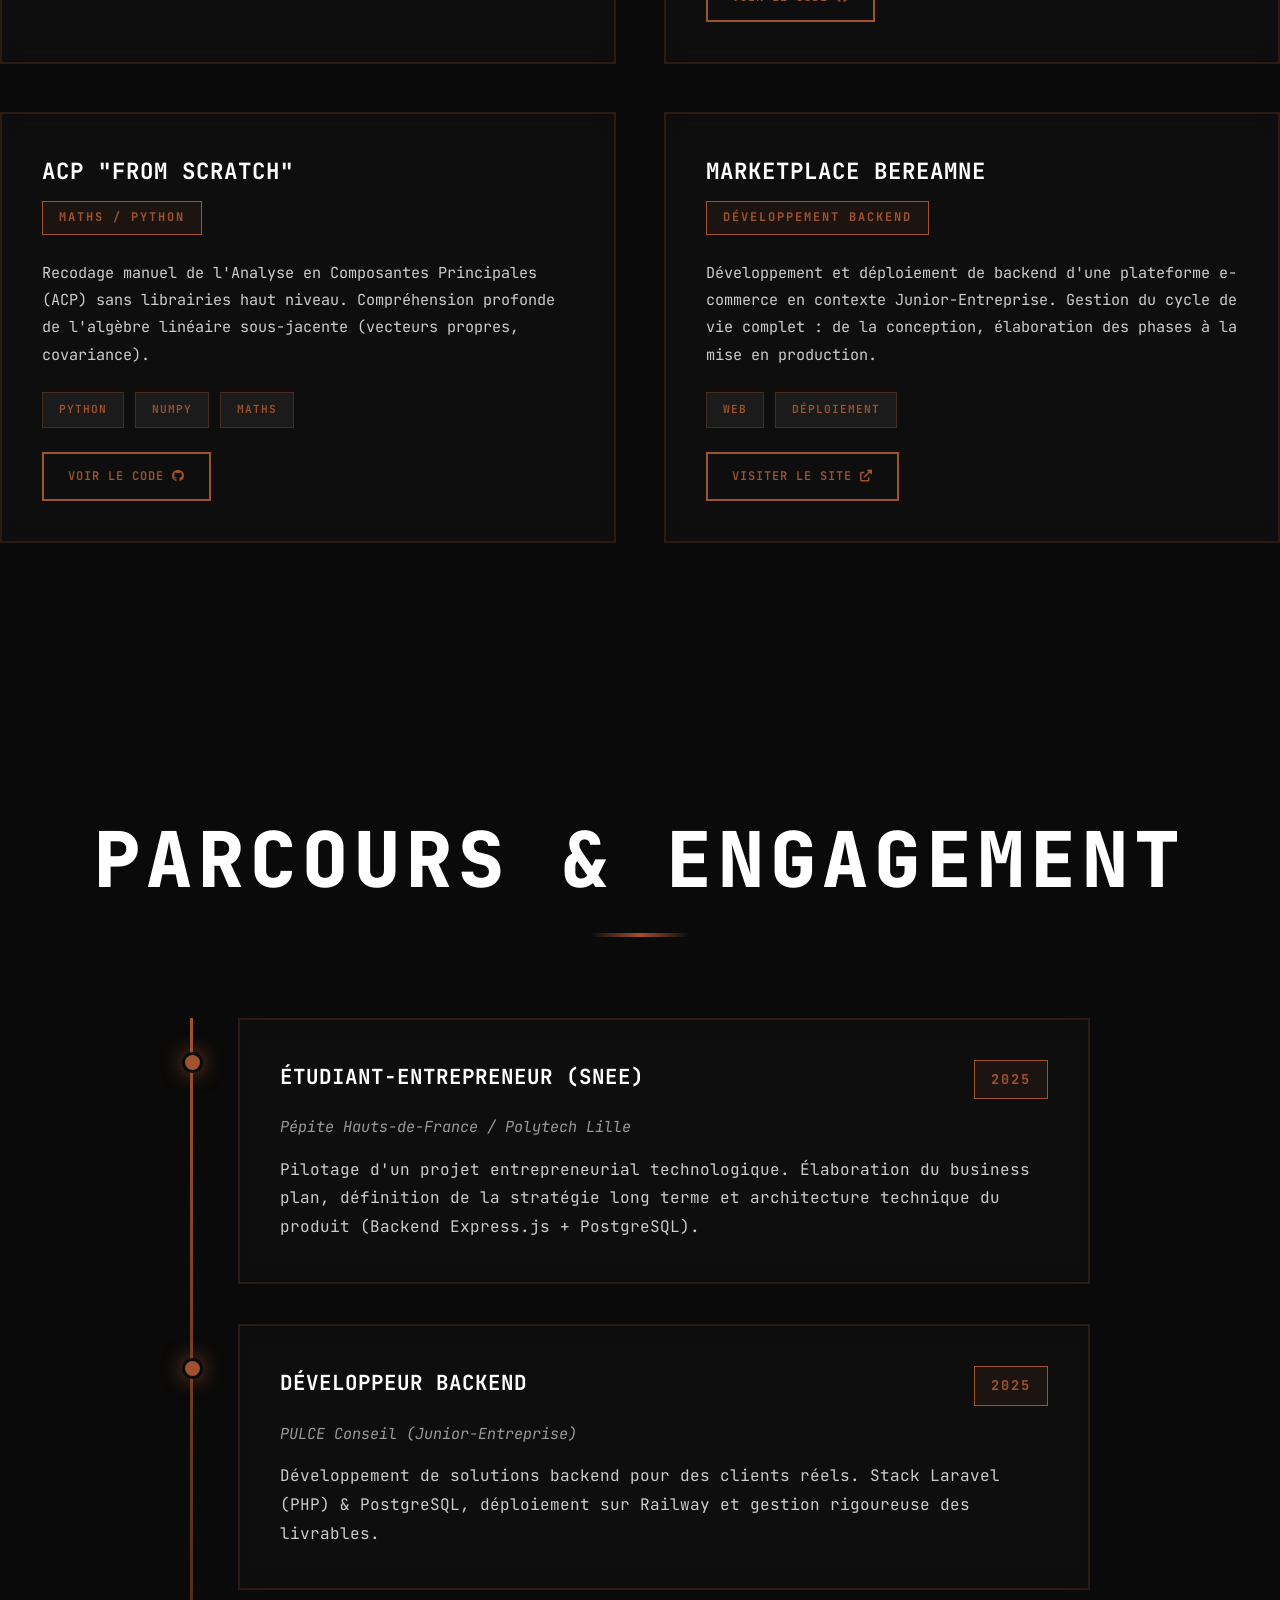
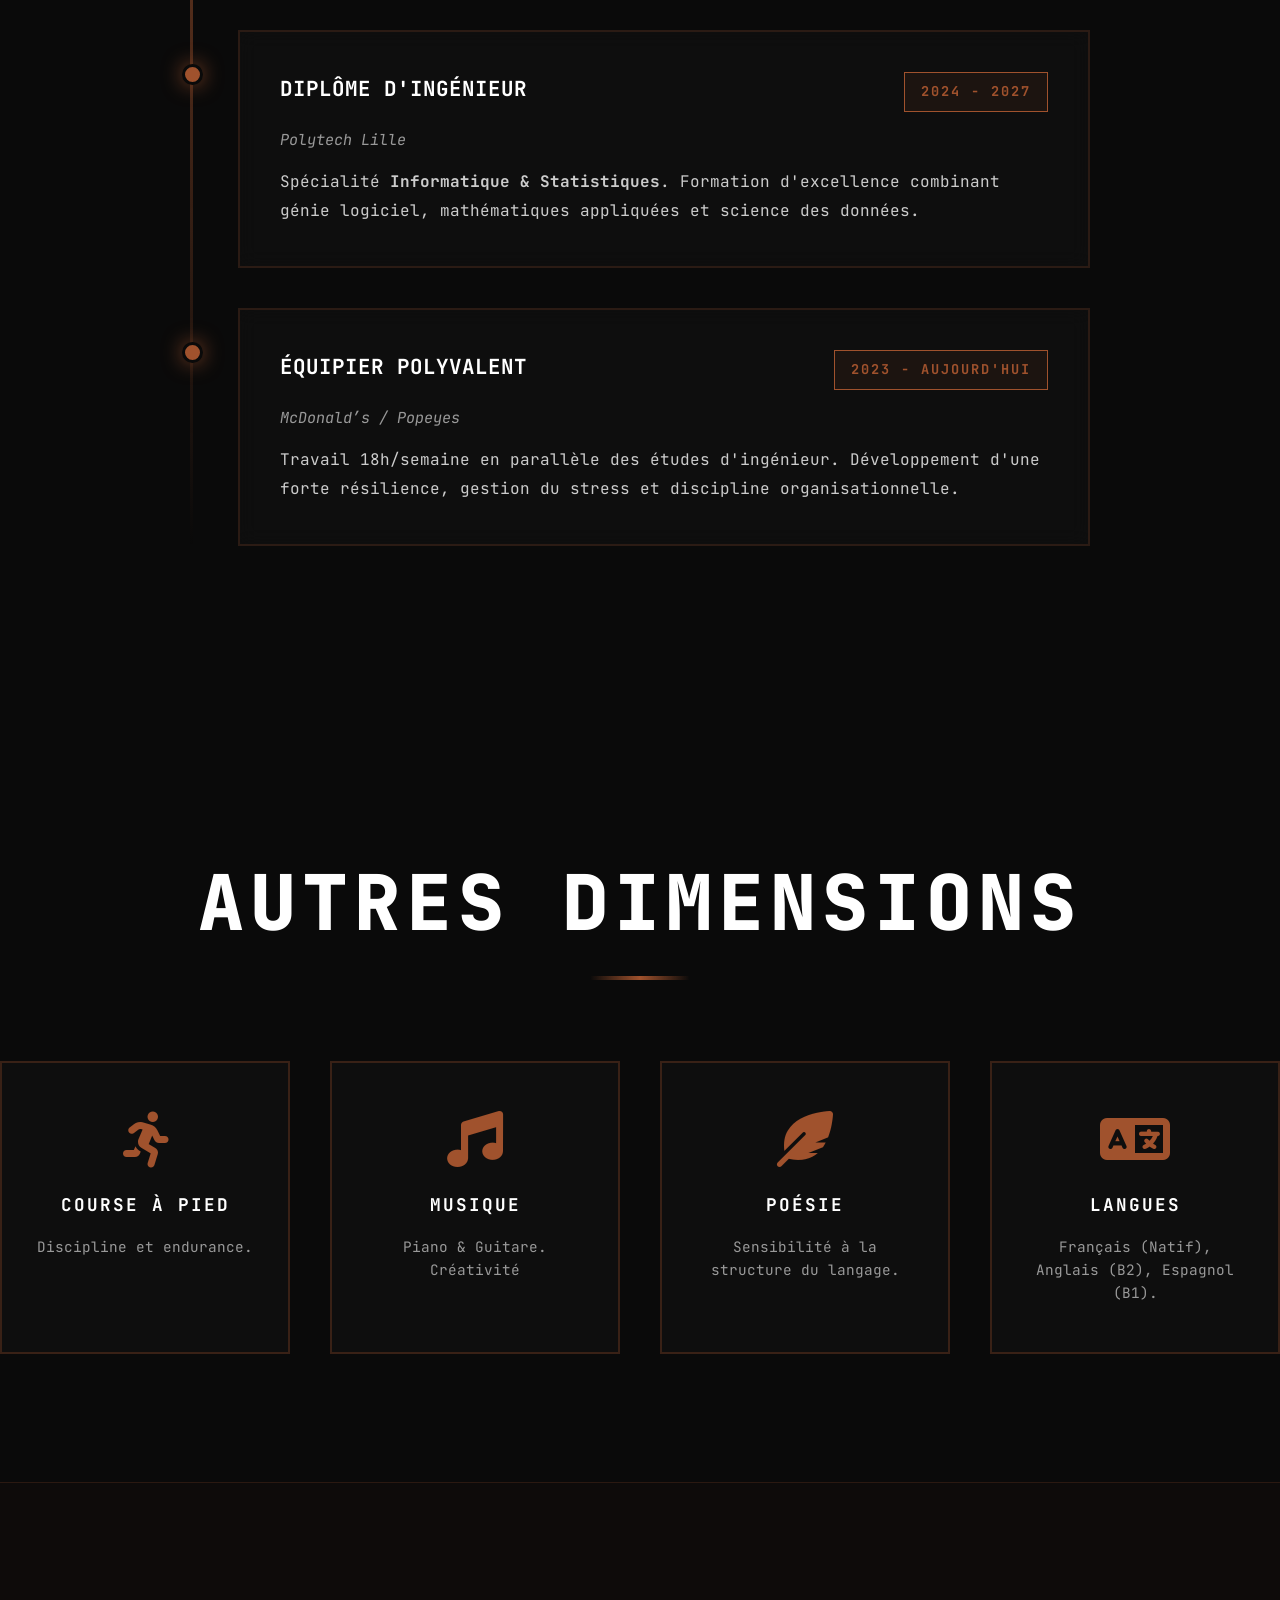
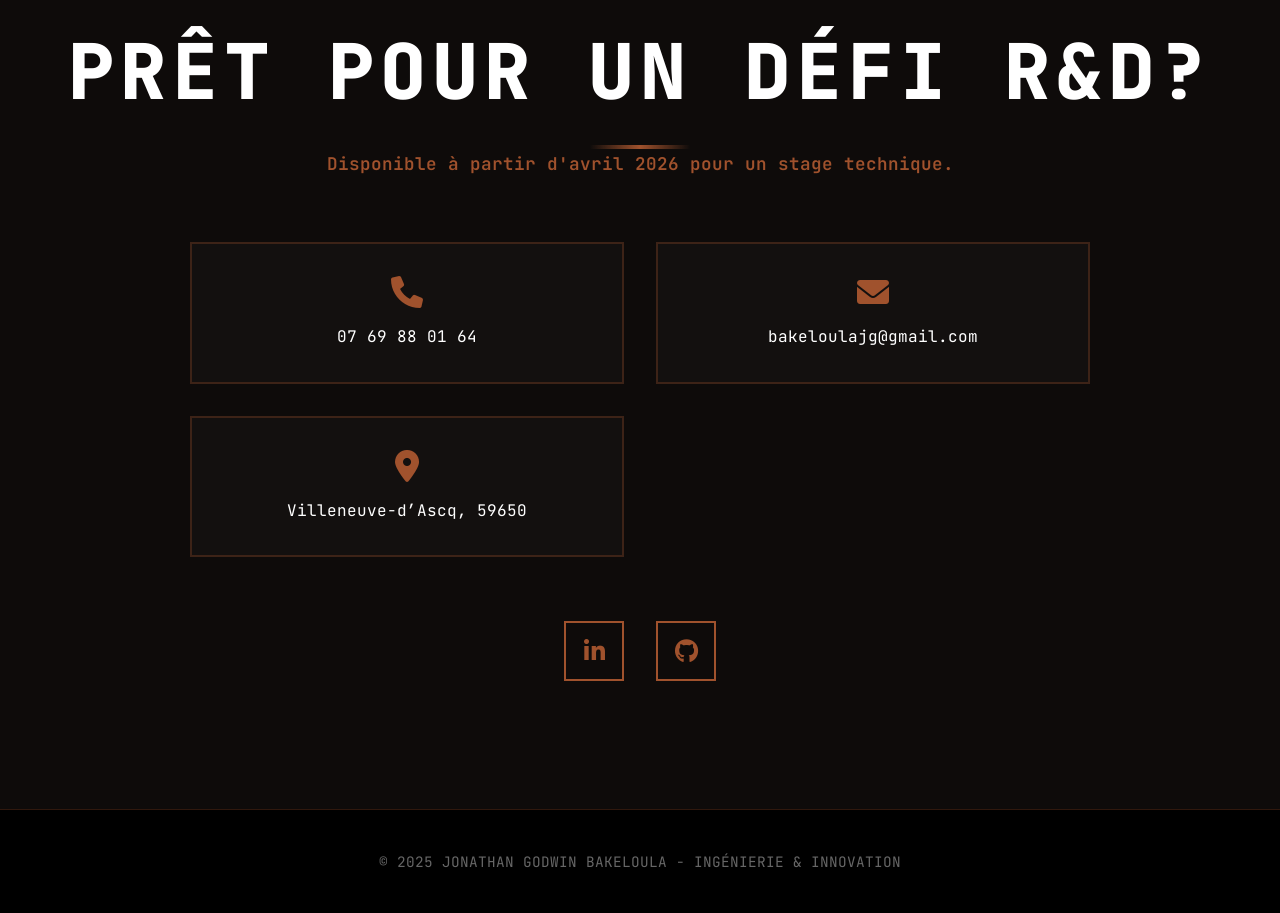
==== commit de05d398: "modifications adaptées R&D" ====
--- a/index.html
+++ b/index.html
@@ -48,7 +48,7 @@
                 </p>
                 <div class="hero-buttons">
                     <a href="#projets" class="btn primary">VOIR MES SYSTÈMES</a>
-                    <a href="docs/CV - Data Engineering.pdf" target="_blank" class="btn secondary">TÉLÉCHARGER LE CV</a>
+                    <a href="docs/Internship - Jonathan Godwin 2026.pdf" target="_blank" class="btn secondary">TÉLÉCHARGER LE CV</a>
                 </div>
             </div>
         </section>
@@ -103,6 +103,49 @@
             </div>
         </section>
 
+        <section id="mindset" class="mindset-section">
+            <h2 class="section-title">MINDSET & APPROCHE</h2>
+            <p class="section-subtitle">Mon "Système d'Exploitation" personnel, basé sur l'analyse comportementale (AssessFirst).</p>
+            
+            <div class="mindset-grid">
+                <div class="mindset-card animate-in">
+                    <i class="fas fa-chess-board"></i>
+                    <h3>VISION SYSTÉMIQUE</h3>
+                    <p>
+                        Mon profil se distingue par une capacité d'<strong>abstraction maximale</strong> (10/10). 
+                        Je ne code pas simplement des fonctionnalités ; je modélise des architectures complexes et j'anticipe les interactions globales du système avant d'écrire la première ligne.
+                    </p>
+                </div>
+                
+                <div class="mindset-card animate-in">
+                    <i class="fas fa-rocket"></i>
+                    <h3>MOTEUR D'INNOVATION</h3>
+                    <p>
+                        Guidé par un fort besoin de <strong>variété et d'inventivité</strong>, je suis le plus performant face à des problèmes inédits ou des "feuilles blanches". 
+                        Je cherche constamment à challenger le statu quo pour optimiser l'existant plutôt que de simplement le maintenir.
+                    </p>
+                </div>
+                
+                <div class="mindset-card animate-in">
+                    <i class="fas fa-snowflake"></i>
+                    <h3>SANG-FROID & RÉSILIENCE</h3>
+                    <p>
+                        Doté d'une forte <strong>stabilité émotionnelle</strong> et imperméable au stress, je garde une analyse froide et rationnelle dans les situations critiques. 
+                        Une qualité forgée par mon parcours et indispensable pour le débogage de systèmes distribués complexes.
+                    </p>
+                </div>
+                
+                <div class="mindset-card animate-in">
+                    <i class="fas fa-users-cog"></i>
+                    <h3>LEADERSHIP D'INFLUENCE</h3>
+                    <p>
+                        Je combine expertise technique et capacité de <strong>conviction</strong> (8/10). 
+                        J'aime porter des initiatives ambitieuses, défendre des choix architecturaux et aligner la technique sur la stratégie produit.
+                    </p>
+                </div>
+            </div>
+        </section>
+
         <section id="projets">
             <h2 class="section-title">SYSTÈMES & RÉALISATIONS</h2>
             <p class="section-subtitle">Une sélection de moteurs et d'applications conçus pour résoudre des problèmes complexes.</p>
@@ -145,7 +188,7 @@
                         <h3>SYSTÈME DE RECONNAISSANCE HYBRIDE</h3>
                         <span class="project-type">IA / SYSTÈME EXPERT</span>
                     </div>
-                    <p>Moteur de décision fusionnant une approche par règles (Système Expert) et une analyse sémantique. Utilise un parser personnalisé pour interpréter des règles métiers dynamiques.</p>
+                    <p>Moteur de décision fusionnant une approche par règles (Système Expert) et une analyse sémantique. </p>
                     <div class="technologies">
                         <span>JAVA</span>
                         <span>PARSING</span>
@@ -191,13 +234,12 @@
                 <div class="project-card">
                     <div class="project-header">
                         <h3>MARKETPLACE BEREAMNE</h3>
-                        <span class="project-type">FULLSTACK / PROD</span>
-                    </div>
-                    <p>Développement et déploiement d'une plateforme e-commerce en contexte Junior-Entreprise. Gestion du cycle de vie complet, du backend à la mise en production.</p>
+                        <span class="project-type">DÉVELOPPEMENT BACKEND</span>
+                    </div>
+                    <p>Développement et déploiement de backend d'une plateforme e-commerce en contexte Junior-Entreprise. Gestion du cycle de vie complet : de la conception, élaboration des phases à la mise en production.</p>
                     <div class="technologies">
                         <span>WEB</span>
                         <span>DÉPLOIEMENT</span>
-                        <span>USER-CENTRIC</span>
                     </div>
                     <div class="project-links">
                         <a href="https://bereamne.fr/" target="_blank" class="btn-link">VISITER LE SITE <i class="fas fa-external-link-alt"></i></a>
@@ -213,9 +255,9 @@
                 <div class="experience-card">
                     <div class="card-header">
                         <h3>ÉTUDIANT-ENTREPRENEUR (SNEE)</h3>
-                        <span class="date">2025 - PRÉSENT</span>
-                    </div>
-                    <p class="location">Incubateur / Polytech Lille</p>
+                        <span class="date">2025</span>
+                    </div>
+                    <p class="location">Pépite Hauts-de-France / Polytech Lille</p>
                     <p class="description">
                         Pilotage d'un projet entrepreneurial technologique. Élaboration du business plan, définition de la stratégie long terme et architecture technique du produit (Backend Express.js + PostgreSQL).
                     </p>
@@ -228,7 +270,7 @@
                     </div>
                     <p class="location">PULCE Conseil (Junior-Entreprise)</p>
                     <p class="description">
-                        Développement de solutions backend pour des clients réels. Stack Laravel (PHP), déploiement sur Railway et gestion rigoureuse des livrables.
+                        Développement de solutions backend pour des clients réels. Stack Laravel (PHP) & PostgreSQL, déploiement sur Railway et gestion rigoureuse des livrables.
                     </p>
                 </div>
 
@@ -267,7 +309,7 @@
                 <div class="interest-card">
                     <i class="fas fa-music"></i>
                     <h3>MUSIQUE</h3>
-                    <p>Piano & Guitare. Créativité et rigueur.</p>
+                    <p>Piano & Guitare. Créativité</p>
                 </div>
                 <div class="interest-card">
                     <i class="fas fa-feather-alt"></i>
@@ -284,7 +326,7 @@
 
         <section id="contact" class="contact-section">
             <h2 class="section-title">PRÊT POUR UN DÉFI R&D?</h2>
-            <p class="contact-note">Disponible à partir d'avril 2026 pour un stage ou une alternance technique.</p>
+            <p class="contact-note">Disponible à partir d'avril 2026 pour un stage technique.</p>
             
             <div class="contact-info">
                 <div class="contact-item">
--- a/styles.css
+++ b/styles.css
@@ -833,4 +833,160 @@
 .project-card:hover,
 .skill-category:hover {
     animation: glow 2s ease-in-out infinite;
+}
+
+/* ========================================
+   SECTION MINDSET - DESIGN HARMONISÉ
+   ======================================== */
+
+.mindset-section {
+    background: rgba(160, 82, 45, 0.02);
+    position: relative;
+}
+
+.mindset-section::before {
+    content: '';
+    position: absolute;
+    top: 0;
+    left: 50%;
+    transform: translateX(-50%);
+    width: 60%;
+    height: 2px;
+    background: linear-gradient(90deg, transparent, #A0522D, transparent);
+    opacity: 0.3;
+}
+
+.mindset-grid {
+    display: grid;
+    grid-template-columns: repeat(2, 1fr);
+    gap: 3rem;
+    margin-top: 5rem;
+    max-width: 1100px;
+    margin-left: auto;
+    margin-right: auto;
+}
+
+.mindset-card {
+    background: rgba(255, 255, 255, 0.02);
+    border: 2px solid rgba(160, 82, 45, 0.3);
+    padding: 3rem;
+    position: relative;
+    transition: all 0.4s cubic-bezier(0.175, 0.885, 0.32, 1.275);
+    backdrop-filter: blur(10px);
+    overflow: hidden;
+}
+
+.mindset-card::before {
+    content: '';
+    position: absolute;
+    top: -50%;
+    left: -50%;
+    width: 200%;
+    height: 200%;
+    background: radial-gradient(circle, rgba(160, 82, 45, 0.1), transparent 70%);
+    opacity: 0;
+    transition: opacity 0.5s ease, transform 0.5s ease;
+}
+
+.mindset-card:hover::before {
+    opacity: 1;
+    transform: scale(1.2);
+}
+
+.mindset-card::after {
+    content: '';
+    position: absolute;
+    top: 0;
+    left: 0;
+    width: 100%;
+    height: 100%;
+    background: linear-gradient(135deg, transparent, rgba(160, 82, 45, 0.05));
+    opacity: 0;
+    transition: opacity 0.4s ease;
+}
+
+.mindset-card:hover::after {
+    opacity: 1;
+}
+
+.mindset-card:hover {
+    border-color: #A0522D;
+    transform: translateY(-12px) scale(1.02);
+    box-shadow: 0 25px 60px rgba(160, 82, 45, 0.4);
+}
+
+.mindset-card i {
+    font-size: 3.5rem;
+    margin-bottom: 2rem;
+    color: #A0522D;
+    transition: all 0.5s cubic-bezier(0.68, -0.55, 0.265, 1.55);
+    display: block;
+    position: relative;
+    z-index: 2;
+}
+
+.mindset-card:hover i {
+    transform: scale(1.25) rotate(-8deg);
+    filter: drop-shadow(0 0 25px rgba(160, 82, 45, 0.8));
+    color: #D2691E;
+}
+
+.mindset-card h3 {
+    font-size: 1.25rem;
+    font-weight: 700;
+    text-transform: uppercase;
+    letter-spacing: 2px;
+    margin-bottom: 1.5rem;
+    color: #ffffff;
+    position: relative;
+    padding-bottom: 1rem;
+    z-index: 2;
+}
+
+.mindset-card h3::after {
+    content: '';
+    position: absolute;
+    bottom: 0;
+    left: 0;
+    width: 50px;
+    height: 3px;
+    background: linear-gradient(90deg, #A0522D, #D2691E);
+    box-shadow: 0 0 10px rgba(160, 82, 45, 0.5);
+    transition: width 0.4s ease;
+}
+
+.mindset-card:hover h3::after {
+    width: 100%;
+}
+
+.mindset-card p {
+    color: #cccccc;
+    font-size: 0.95rem;
+    line-height: 1.9;
+    position: relative;
+    z-index: 2;
+}
+
+.mindset-card strong {
+    color: #A0522D;
+    font-weight: 700;
+    position: relative;
+}
+
+.mindset-card strong::after {
+    content: '';
+    position: absolute;
+    bottom: -2px;
+    left: 0;
+    width: 100%;
+    height: 1px;
+    background: linear-gradient(90deg, #A0522D, transparent);
+    opacity: 0.5;
+}
+
+/* Responsive pour Mindset */
+@media (max-width: 968px) {
+    .mindset-grid {
+        grid-template-columns: 1fr;
+    }
 }
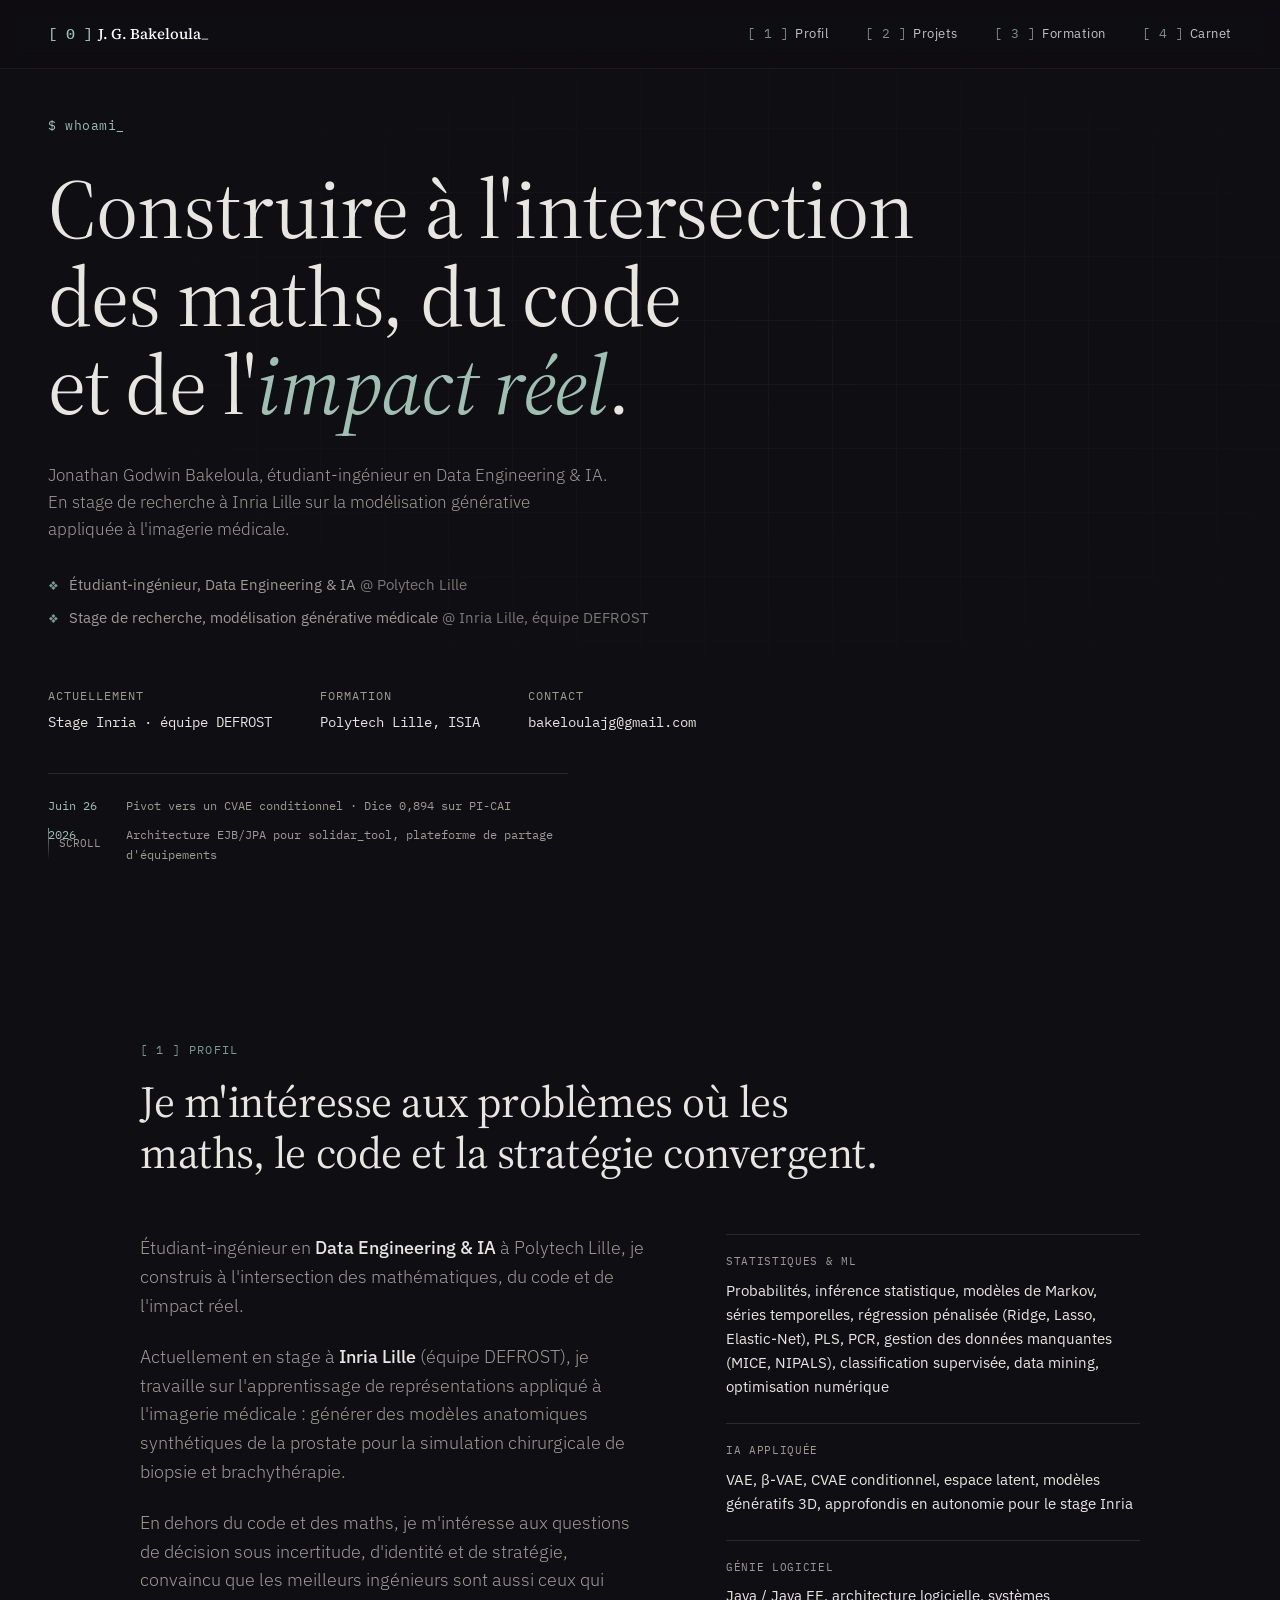
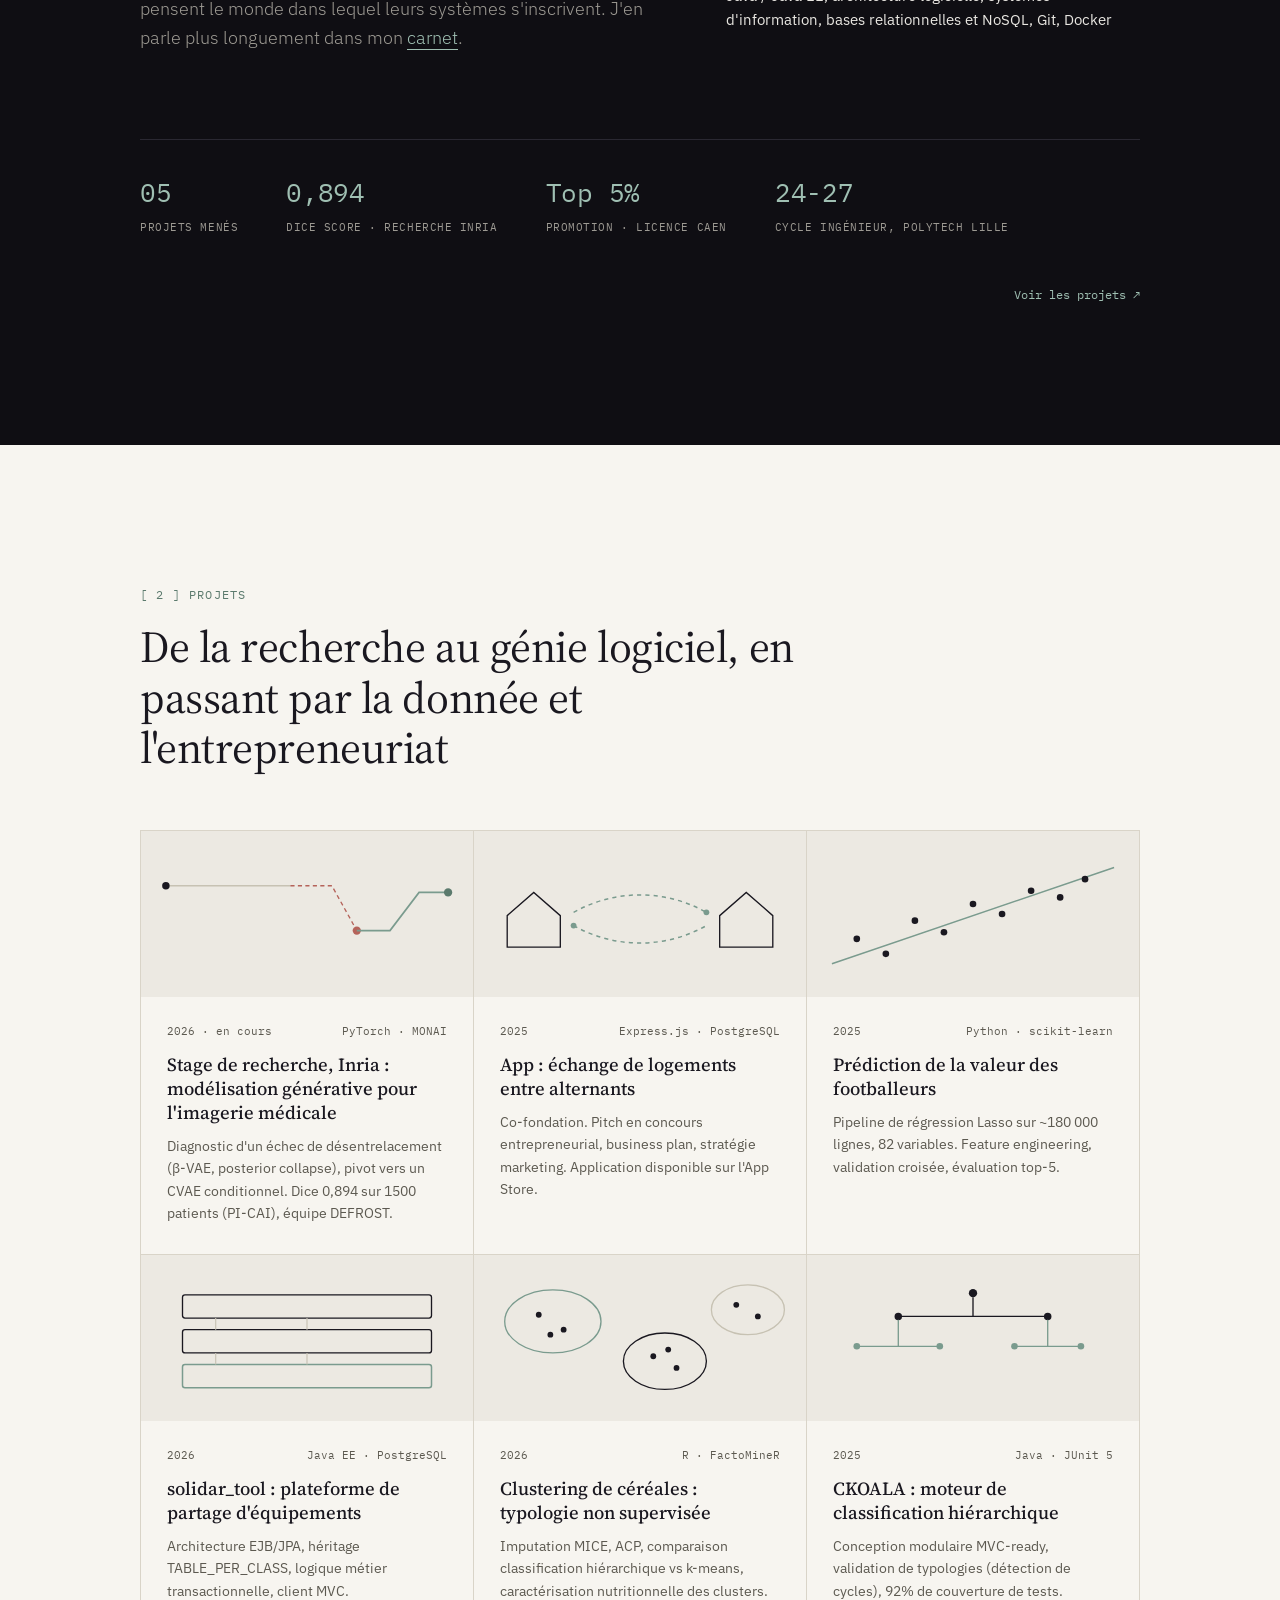
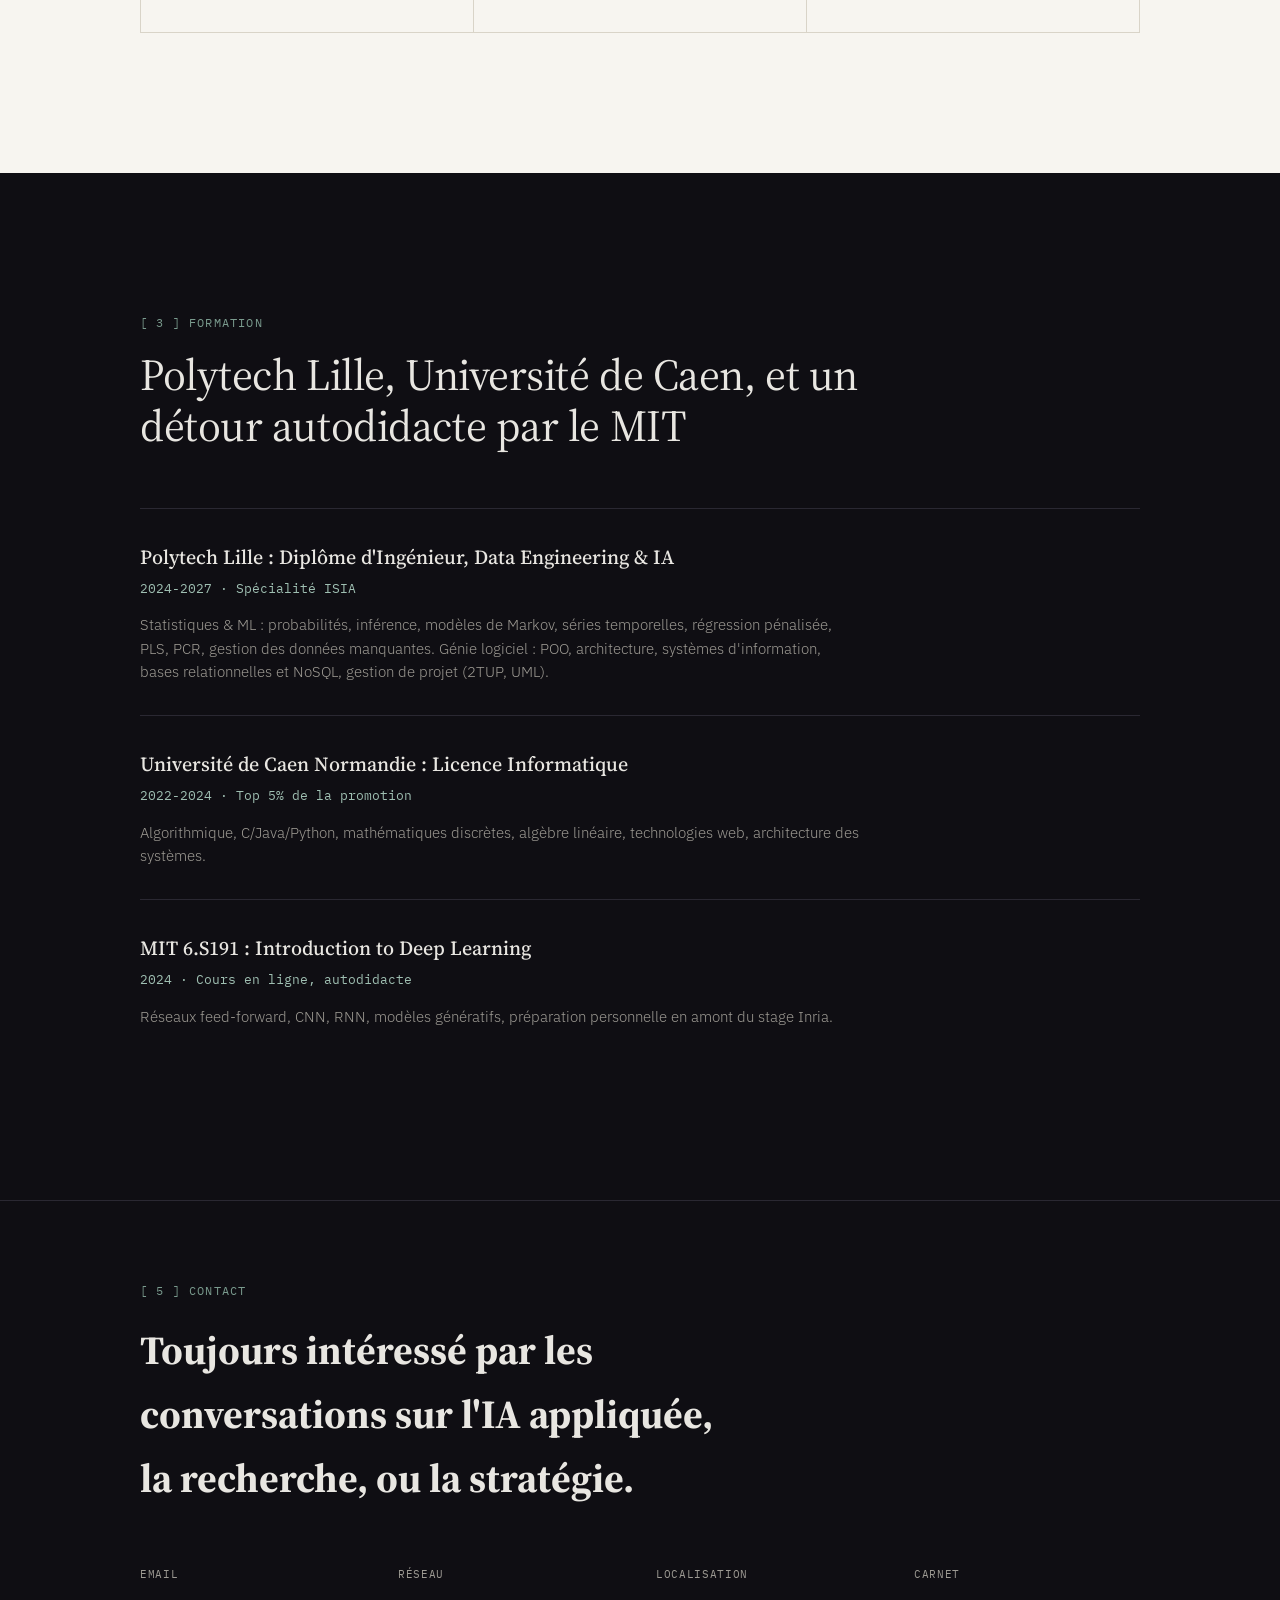
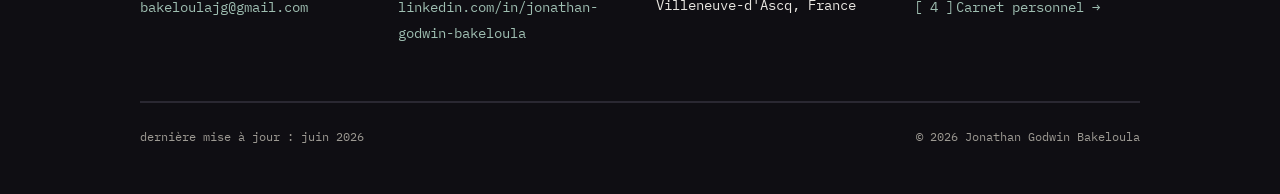
==== commit 0722d169: "identity change" ====
--- a/index.html
+++ b/index.html
@@ -1,359 +1,795 @@
 <!DOCTYPE html>
 <html lang="fr">
 <head>
-    <meta charset="UTF-8">
-    <meta name="viewport" content="width=device-width, initial-scale=1.0">
-    <title>Jonathan Godwin - Ingénieur R&D & Algorithmique</title>
-    <meta name="description" content="Jonathan Godwin, Élève Ingénieur R&D. Expert en algorithmique, architecture logicielle et data engineering. Conception de moteurs complexes et optimisation.">
-    <meta name="keywords" content="Jonathan Godwin, R&D, Algorithmique, Java, C, Architecture Logicielle, Data Engineering, Polytech Lille">
-    <meta name="author" content="Jonathan Godwin">
-    <link rel="stylesheet" href="styles.css">
-    <link rel="stylesheet" href="https://cdnjs.cloudflare.com/ajax/libs/font-awesome/6.0.0/css/all.min.css">
+<meta charset="UTF-8">
+<meta name="viewport" content="width=device-width, initial-scale=1.0">
+<title>Jonathan Godwin Bakeloula</title>
+<link rel="preconnect" href="https://fonts.googleapis.com">
+<link href="https://fonts.googleapis.com/css2?family=Source+Serif+4:ital,opsz,wght@0,8..60,300;0,8..60,400;0,8..60,500;0,8..60,600;1,8..60,400&family=IBM+Plex+Sans:wght@300;400;500;600&family=IBM+Plex+Mono:wght@400;500&display=swap" rel="stylesheet">
+<style>
+  :root {
+    --ink: #0F0E13;
+    --ink-soft: #1A1820;
+    --paper: #F7F5F0;
+    --paper-dim: #ECE9E2;
+    --text-on-dark: #E8E6E1;
+    --text-on-dark-dim: #9D9A93;
+    --text-on-light: #1A1820;
+    --text-on-light-dim: #5C5950;
+    --sage: #7A9B8E;
+    --sage-bright: #9FBFB2;
+    --line: #2A2832;
+    --line-light: #D9D4C8;
+  }
+
+  * { margin: 0; padding: 0; box-sizing: border-box; }
+
+  html { scroll-behavior: smooth; }
+
+  body {
+    background: var(--ink);
+    color: var(--text-on-dark);
+    font-family: 'IBM Plex Sans', sans-serif;
+    line-height: 1.6;
+    -webkit-font-smoothing: antialiased;
+  }
+
+  a { color: inherit; text-decoration: none; }
+
+  .serif { font-family: 'Source Serif 4', serif; }
+  .mono { font-family: 'IBM Plex Mono', monospace; }
+
+  /* ===== NAV ===== */
+  nav {
+    position: fixed;
+    top: 0; left: 0; right: 0;
+    z-index: 100;
+    display: flex;
+    justify-content: space-between;
+    align-items: center;
+    padding: 22px 48px;
+    background: rgba(15, 14, 19, 0.78);
+    backdrop-filter: blur(10px);
+    border-bottom: 1px solid rgba(255,255,255,0.06);
+  }
+  nav .name {
+    font-family: 'Source Serif 4', serif;
+    font-size: 15px;
+    font-weight: 500;
+    color: #fff;
+  }
+  nav .links {
+    display: flex;
+    gap: 36px;
+    font-size: 13px;
+    letter-spacing: 0.04em;
+  }
+  nav .links a { color: #fff; opacity: 0.75; transition: opacity 0.2s; }
+  nav .links a:hover { opacity: 1; }
+
+  @media (max-width: 640px) {
+    nav { padding: 18px 24px; }
+    nav .links { gap: 0; }
+    nav .links a:not(:last-child) { display: none; }
+    nav .links a:last-child { font-size: 12px; opacity: 0.9; }
+  }
+
+  /* ===== HERO ===== */
+  .hero {
+    min-height: 100vh;
+    display: flex;
+    flex-direction: column;
+    justify-content: center;
+    padding: 80px 48px 0;
+    position: relative;
+    overflow: hidden;
+  }
+
+  .hero-grid {
+    position: absolute;
+    inset: 0;
+    background-image:
+      linear-gradient(var(--line) 1px, transparent 1px),
+      linear-gradient(90deg, var(--line) 1px, transparent 1px);
+    background-size: 64px 64px;
+    opacity: 0.35;
+    mask-image: radial-gradient(ellipse 80% 60% at 60% 40%, black 0%, transparent 70%);
+  }
+
+  .hero-eyebrow {
+    font-family: 'IBM Plex Mono', monospace;
+    font-size: 13px;
+    letter-spacing: 0.04em;
+    color: var(--sage-bright);
+    margin-bottom: 28px;
+    position: relative;
+    z-index: 1;
+  }
+
+  .hero h1 {
+    font-family: 'Source Serif 4', serif;
+    font-weight: 400;
+    font-size: clamp(40px, 7vw, 84px);
+    line-height: 1.05;
+    max-width: 920px;
+    position: relative;
+    z-index: 1;
+    letter-spacing: -0.01em;
+  }
+  .hero h1 em {
+    font-style: italic;
+    color: var(--sage-bright);
+  }
+
+  .hero-sub {
+    margin-top: 32px;
+    font-size: 17px;
+    color: var(--text-on-dark-dim);
+    max-width: 560px;
+    position: relative;
+    z-index: 1;
+    font-weight: 300;
+  }
+
+  .hero-meta {
+    margin-top: 56px;
+    display: flex;
+    gap: 48px;
+    flex-wrap: wrap;
+    position: relative;
+    z-index: 1;
+  }
+  .hero-meta div {
+    font-family: 'IBM Plex Mono', monospace;
+    font-size: 12px;
+  }
+  .hero-meta .label {
+    color: var(--text-on-dark-dim);
+    text-transform: uppercase;
+    letter-spacing: 0.08em;
+    margin-bottom: 6px;
+  }
+  .hero-meta .value {
+    color: var(--text-on-dark);
+    font-size: 14px;
+  }
+
+  .scroll-cue {
+    position: absolute;
+    bottom: 40px; left: 48px;
+    font-family: 'IBM Plex Mono', monospace;
+    font-size: 11px;
+    color: var(--text-on-dark-dim);
+    display: flex;
+    align-items: center;
+    gap: 10px;
+  }
+  .scroll-cue::before {
+    content: '';
+    width: 1px; height: 32px;
+    background: linear-gradient(to bottom, var(--sage), transparent);
+  }
+
+  @media (max-width: 640px) {
+    .hero { padding: 0 24px; }
+    .hero-meta { gap: 28px; }
+  }
+
+  /* ===== SECTION BASE ===== */
+  section {
+    padding: 140px 48px;
+    position: relative;
+  }
+  .section-dark { background: var(--ink); }
+  .section-light { background: var(--paper); color: var(--text-on-light); }
+
+  .container { max-width: 1000px; margin: 0 auto; }
+  .container-wide { max-width: 1180px; margin: 0 auto; }
+
+  .section-eyebrow {
+    font-family: 'IBM Plex Mono', monospace;
+    font-size: 12px;
+    letter-spacing: 0.1em;
+    text-transform: uppercase;
+    color: var(--sage);
+    margin-bottom: 18px;
+  }
+  .section-light .section-eyebrow { color: #5B7A6D; }
+
+  .section-title {
+    font-family: 'Source Serif 4', serif;
+    font-weight: 400;
+    font-size: clamp(28px, 4vw, 44px);
+    line-height: 1.15;
+    max-width: 760px;
+    letter-spacing: -0.01em;
+  }
+
+  @media (max-width: 640px) {
+    section { padding: 90px 24px; }
+  }
+
+  /* ===== ABOUT ===== */
+  .about-grid {
+    display: grid;
+    grid-template-columns: 1.1fr 0.9fr;
+    gap: 80px;
+    margin-top: 56px;
+    align-items: start;
+  }
+  .about-text p {
+    font-size: 18px;
+    font-weight: 300;
+    color: var(--text-on-dark-dim);
+    margin-bottom: 22px;
+    max-width: 540px;
+  }
+  .about-text strong { color: var(--text-on-dark); font-weight: 500; }
+
+  .about-stack {
+    display: flex;
+    flex-direction: column;
+    gap: 24px;
+  }
+  .stack-item {
+    border-top: 1px solid var(--line);
+    padding-top: 18px;
+  }
+  .stack-item .k {
+    font-family: 'IBM Plex Mono', monospace;
+    font-size: 11px;
+    color: var(--text-on-dark-dim);
+    text-transform: uppercase;
+    letter-spacing: 0.06em;
+    margin-bottom: 8px;
+  }
+  .stack-item .v {
+    font-size: 15px;
+    color: var(--text-on-dark);
+  }
+
+  @media (max-width: 880px) {
+    .about-grid { grid-template-columns: 1fr; gap: 48px; }
+  }
+
+  /* ===== EDUCATION ===== */
+  .edu-list { margin-top: 56px; }
+  .edu-item {
+    padding: 32px 0;
+    border-top: 1px solid var(--line);
+  }
+  .edu-item h3 {
+    font-family: 'Source Serif 4', serif;
+    font-size: 20px;
+    font-weight: 500;
+    margin-bottom: 6px;
+  }
+  .edu-item .meta {
+    font-size: 13px;
+    color: var(--sage-bright);
+    font-family: 'IBM Plex Mono', monospace;
+    margin-bottom: 14px;
+  }
+  .edu-item .detail {
+    font-size: 14.5px;
+    color: var(--text-on-dark-dim);
+    max-width: 720px;
+    font-weight: 300;
+  }
+
+  /* ===== FOOTER ===== */
+  footer {
+    background: var(--ink);
+    padding: 80px 48px 48px;
+    border-top: 1px solid var(--line);
+  }
+  .footer-cta h2 {
+    font-family: 'Source Serif 4', serif;
+    font-size: clamp(28px, 4vw, 40px);
+    max-width: 600px;
+  }
+  .footer-bottom {
+    display: flex;
+    justify-content: space-between;
+    flex-wrap: wrap;
+    gap: 12px;
+    font-size: 12px;
+    color: var(--text-on-dark-dim);
+    padding-top: 24px;
+    border-top: 1px solid var(--line);
+  }
+
+  .fade-up {
+    opacity: 0;
+    transform: translateY(16px);
+    transition: opacity 0.7s ease, transform 0.7s ease;
+  }
+  .fade-up.visible {
+    opacity: 1;
+    transform: translateY(0);
+  }
+
+  @media (prefers-reduced-motion: reduce) {
+    .fade-up { opacity: 1; transform: none; transition: none; }
+    html { scroll-behavior: auto; }
+  }
+
+  a:focus-visible, button:focus-visible {
+    outline: 2px solid var(--sage-bright);
+    outline-offset: 3px;
+  }
+
+  /* ===== TERMINAL / INDEX MOTIF ===== */
+  .idx {
+    font-family: 'IBM Plex Mono', monospace;
+    color: var(--sage-bright);
+    margin-right: 2px;
+  }
+  .section-eyebrow .idx { color: var(--sage); margin-right: 8px; }
+  .section-light .section-eyebrow .idx { color: #5B7A6D; }
+
+  .cursor {
+    display: inline-block;
+    color: var(--sage-bright);
+    animation: blink 1.1s steps(2) infinite;
+  }
+  @keyframes blink { 50% { opacity: 0; } }
+  @media (prefers-reduced-motion: reduce) { .cursor { animation: none; } }
+
+  /* ===== HERO: identity facts + news ticker ===== */
+  .hero-facts {
+    margin-top: 30px;
+    display: flex;
+    flex-direction: column;
+    gap: 10px;
+    position: relative;
+    z-index: 1;
+    font-size: 14.5px;
+    color: var(--text-on-dark-dim);
+  }
+  .hero-facts .diamond {
+    color: var(--sage);
+    margin-right: 10px;
+    font-size: 12px;
+  }
+  .hero-facts .org {
+    color: var(--text-on-dark-dim);
+    opacity: 0.75;
+  }
+  .hero-facts .org::before { content: ' '; }
+
+  .hero-news {
+    margin-top: 40px;
+    display: flex;
+    flex-direction: column;
+    gap: 10px;
+    position: relative;
+    z-index: 1;
+    border-top: 1px solid var(--line);
+    padding-top: 22px;
+    max-width: 520px;
+  }
+  .hero-news a {
+    font-family: 'IBM Plex Mono', monospace;
+    font-size: 12px;
+    color: var(--text-on-dark-dim);
+    display: flex;
+    gap: 14px;
+    transition: color 0.2s;
+  }
+  .hero-news a:hover { color: var(--text-on-dark); }
+  .hero-news .date {
+    color: var(--sage-bright);
+    flex-shrink: 0;
+    width: 64px;
+  }
+
+  @media (max-width: 640px) {
+    .hero-facts { font-size: 13.5px; }
+  }
+
+  /* ===== STATS ROW (within About) ===== */
+  .stats-row {
+    margin-top: 64px;
+    padding-top: 32px;
+    border-top: 1px solid var(--line);
+    display: flex;
+    flex-wrap: wrap;
+    align-items: baseline;
+    gap: 48px;
+  }
+  .stats-row .stat .num {
+    font-family: 'IBM Plex Mono', monospace;
+    font-size: 26px;
+    color: var(--sage-bright);
+    letter-spacing: -0.01em;
+  }
+  .stats-row .stat .lbl {
+    font-family: 'IBM Plex Mono', monospace;
+    font-size: 11px;
+    text-transform: uppercase;
+    letter-spacing: 0.05em;
+    color: var(--text-on-dark-dim);
+    margin-top: 6px;
+  }
+  .stats-row .stats-link {
+    margin-left: auto;
+    font-family: 'IBM Plex Mono', monospace;
+    font-size: 12px;
+    color: var(--sage-bright);
+    border-bottom: 1px solid transparent;
+    transition: border-color 0.2s;
+    align-self: center;
+  }
+  .stats-row .stats-link:hover { border-color: var(--sage-bright); }
+
+  @media (max-width: 640px) {
+    .stats-row { gap: 28px 36px; }
+    .stats-row .stats-link { margin-left: 0; flex-basis: 100%; }
+  }
+
+  /* ===== PROJECT CARDS (portfolio grid) ===== */
+  .proj-grid {
+    margin-top: 56px;
+    display: grid;
+    grid-template-columns: repeat(auto-fit, minmax(280px, 1fr));
+    gap: 1px;
+    background: var(--line-light);
+    border: 1px solid var(--line-light);
+  }
+  .proj-card {
+    background: var(--paper);
+    padding: 0;
+    display: flex;
+    flex-direction: column;
+  }
+  .proj-thumb {
+    width: 100%;
+    aspect-ratio: 16/8;
+    background: var(--paper-dim);
+    display: block;
+  }
+  .proj-thumb svg { width: 100%; height: 100%; display: block; }
+  .proj-body { padding: 26px 26px 30px; flex: 1; display: flex; flex-direction: column; }
+  .proj-top {
+    display: flex;
+    justify-content: space-between;
+    align-items: baseline;
+    font-family: 'IBM Plex Mono', monospace;
+    font-size: 11px;
+    color: var(--text-on-light-dim);
+    margin-bottom: 12px;
+  }
+  .proj-top .stk { text-align: right; }
+  .proj-card h3 {
+    font-family: 'Source Serif 4', serif;
+    font-size: 18.5px;
+    font-weight: 500;
+    color: var(--text-on-light);
+    margin-bottom: 10px;
+    line-height: 1.3;
+  }
+  .proj-card p {
+    font-size: 14px;
+    color: var(--text-on-light-dim);
+    font-weight: 400;
+    flex: 1;
+  }
+
+  /* ===== CONTACT GRID (footer) ===== */
+  .contact-grid {
+    margin-top: 56px;
+    display: grid;
+    grid-template-columns: repeat(auto-fit, minmax(220px, 1fr));
+    gap: 32px;
+    padding-bottom: 56px;
+    border-bottom: 1px solid var(--line);
+  }
+  .contact-block .k {
+    font-family: 'IBM Plex Mono', monospace;
+    font-size: 11px;
+    text-transform: uppercase;
+    letter-spacing: 0.06em;
+    color: var(--text-on-dark-dim);
+    margin-bottom: 10px;
+  }
+  .contact-block .v {
+    font-family: 'IBM Plex Mono', monospace;
+    font-size: 14px;
+    color: var(--sage-bright);
+    border-bottom: 1px solid transparent;
+    transition: border-color 0.2s;
+  }
+  a.v:hover { border-color: var(--sage-bright); }
+  .contact-block div.v { color: var(--text-on-dark); }
+</style>
 </head>
 <body>
-    <div class="geometric-bg">
-        <div class="square"></div>
-        <div class="square"></div>
-        <div class="square"></div>
-        <div class="square"></div>
-        <div class="square"></div>
-    </div>
-
-    <header>
-        <nav>
-            <div class="logo">JONATHAN GODWIN BAKELOULA</div>
-            <ul class="nav-links">
-                <li><a href="#accueil">ACCUEIL</a></li>
-                <li><a href="#competences">EXPERTISE</a></li>
-                <li><a href="#projets">RÉALISATIONS</a></li>
-                <li><a href="#formation">PARCOURS</a></li>
-            </ul>
-            <div class="hamburger">
-                <span></span>
-                <span></span>
-                <span></span>
-            </div>
-        </nav>
-    </header>
-
-    <main>
-        <section id="accueil" class="hero">
-            <div class="hero-content">
-                <h1>JONATHAN GODWIN</h1>
-                <h2 class="glitch" data-text="INGÉNIEUR R&D & ARCHITECTE LOGICIEL">INGÉNIEUR R&D & ARCHITECTE LOGICIEL</h2>
-                <p class="hero-description">
-                    <strong>TRANSFORMER LA COMPLEXITÉ EN SYSTÈMES FIABLES.</strong>
-                    <br><br>
-                    Passionné par l’innovation et la création de systèmes complexes, je conçois des solutions qui vont de la stratégie algorithmique jusqu'au déploiement en production. Mon approche combine un socle solide en recherche opérationnelle avec une pratique pragmatique du génie logiciel.
-                </p>
-                <div class="hero-buttons">
-                    <a href="#projets" class="btn primary">VOIR MES SYSTÈMES</a>
-                    <a href="docs/Internship - Jonathan Godwin 2026.pdf" target="_blank" class="btn secondary">TÉLÉCHARGER LE CV</a>
-                </div>
-            </div>
-        </section>
-
-        <section id="competences">
-            <h2 class="section-title">ARME TECHNIQUE</h2>
-            <div class="skills-grid">
-                <div class="skill-category">
-                    <h3><i class="fas fa-brain"></i> ALGORITHMIQUE & OPTIMISATION</h3>
-                    <div class="skill-tags">
-                        <span>Graphes (Dinic, Tri Topologique)</span>
-                        <span>Recherche Opérationnelle</span>
-                        <span>Contraintes & Combinatoire</span>
-                        <span>Ordonnancement</span>
-                    </div>
-                </div>
-
-                <div class="skill-category">
-                    <h3><i class="fas fa-layer-group"></i> GÉNIE LOGICIEL & ARCHITECTURE</h3>
-                    <div class="skill-tags">
-                        <span>POO Avancée</span>
-                        <span>Architecture Modulaire</span>
-                        <span>Systèmes Experts</span>
-                        <span>Moteurs de Décision</span>
-                        <span>Design Patterns</span>
-                        <span>Docker & CI/CD</span>
-                    </div>
-                </div>
-
-                <div class="skill-category">
-                    <h3><i class="fas fa-database"></i> DATA & PIPELINES</h3>
-                    <div class="skill-tags">
-                        <span>Pipelines Python/SQL</span>
-                        <span>Embeddings & Similarité</span>
-                        <span>Métrique de Gower</span>
-                        <span>ACP (From Scratch)</span>
-                        <span>Visualisation (Plotly)</span>
-                    </div>
-                </div>
-
-                <div class="skill-category">
-                    <h3><i class="fas fa-code"></i> LANGAGES</h3>
-                    <div class="skill-tags">
-                        <span class="highlight">JAVA</span>
-                        <span class="highlight">C</span>
-                        <span>PYTHON</span>
-                        <span>SQL</span>
-                        <span>JAVASCRIPT</span>
-                        <span>PHP</span>
-                    </div>
-                </div>
-            </div>
-        </section>
-
-        <section id="mindset" class="mindset-section">
-            <h2 class="section-title">MINDSET & APPROCHE</h2>
-            <p class="section-subtitle">Mon "Système d'Exploitation" personnel, basé sur l'analyse comportementale (AssessFirst).</p>
-            
-            <div class="mindset-grid">
-                <div class="mindset-card animate-in">
-                    <i class="fas fa-chess-board"></i>
-                    <h3>VISION SYSTÉMIQUE</h3>
-                    <p>
-                        Mon profil se distingue par une capacité d'<strong>abstraction maximale</strong> (10/10). 
-                        Je ne code pas simplement des fonctionnalités ; je modélise des architectures complexes et j'anticipe les interactions globales du système avant d'écrire la première ligne.
-                    </p>
-                </div>
-                
-                <div class="mindset-card animate-in">
-                    <i class="fas fa-rocket"></i>
-                    <h3>MOTEUR D'INNOVATION</h3>
-                    <p>
-                        Guidé par un fort besoin de <strong>variété et d'inventivité</strong>, je suis le plus performant face à des problèmes inédits ou des "feuilles blanches". 
-                        Je cherche constamment à challenger le statu quo pour optimiser l'existant plutôt que de simplement le maintenir.
-                    </p>
-                </div>
-                
-                <div class="mindset-card animate-in">
-                    <i class="fas fa-snowflake"></i>
-                    <h3>SANG-FROID & RÉSILIENCE</h3>
-                    <p>
-                        Doté d'une forte <strong>stabilité émotionnelle</strong> et imperméable au stress, je garde une analyse froide et rationnelle dans les situations critiques. 
-                        Une qualité forgée par mon parcours et indispensable pour le débogage de systèmes distribués complexes.
-                    </p>
-                </div>
-                
-                <div class="mindset-card animate-in">
-                    <i class="fas fa-users-cog"></i>
-                    <h3>LEADERSHIP D'INFLUENCE</h3>
-                    <p>
-                        Je combine expertise technique et capacité de <strong>conviction</strong> (8/10). 
-                        J'aime porter des initiatives ambitieuses, défendre des choix architecturaux et aligner la technique sur la stratégie produit.
-                    </p>
-                </div>
-            </div>
-        </section>
-
-        <section id="projets">
-            <h2 class="section-title">SYSTÈMES & RÉALISATIONS</h2>
-            <p class="section-subtitle">Une sélection de moteurs et d'applications conçus pour résoudre des problèmes complexes.</p>
-            
-            <div class="projects-grid">
-                <div class="project-card">
-                    <div class="project-header">
-                        <h3>MOTEUR D'ORDONNANCEMENT</h3>
-                        <span class="project-type">R&D / JAVA</span>
-                    </div>
-                    <p>Conception d'un moteur de planification sous contraintes multiples (précédence, disjonction, temps). Intègre une architecture modulaire et un tri topologique optimisé pour garantir la fiabilité des plannings générés.</p>
-                    <div class="technologies">
-                        <span>JAVA</span>
-                        <span>POO AVANCÉE</span>
-                        <span>ALGORITHMIQUE</span>
-                    </div>
-                    <div class="project-links">
-                        <a href="https://github.com/jonathangodwin/Java-Activity-Scheduler" target="_blank" class="btn-link">VOIR LE CODE <i class="fab fa-github"></i></a>
-                    </div>
-                </div>
-
-                <div class="project-card">
-                    <div class="project-header">
-                        <h3>ALGORITHMES DE GRAPHES & RÉSEAUX</h3>
-                        <span class="project-type">PERFORMANCE / C</span>
-                    </div>
-                    <p>Implémentation bas niveau de structures de données dédiées et de l'algorithme de Dinic pour le calcul de flot maximum. Focus sur l'optimisation mémoire et la complexité temporelle.</p>
-                    <div class="technologies">
-                        <span>LANGAGE C</span>
-                        <span>FLOT MAXIMUM</span>
-                        <span>DINIC</span>
-                    </div>
-                    <div class="project-links">
-                        <a href="https://github.com/jonathangodwin/Dinic-MaxFlow-C" target="_blank" class="btn-link">VOIR LE CODE <i class="fab fa-github"></i></a>
-                    </div>
-                </div>
-
-                <div class="project-card">
-                    <div class="project-header">
-                        <h3>SYSTÈME DE RECONNAISSANCE HYBRIDE</h3>
-                        <span class="project-type">IA / SYSTÈME EXPERT</span>
-                    </div>
-                    <p>Moteur de décision fusionnant une approche par règles (Système Expert) et une analyse sémantique. </p>
-                    <div class="technologies">
-                        <span>JAVA</span>
-                        <span>PARSING</span>
-                        <span>MOTEUR D'INFÉRENCE</span>
-                    </div>
-                    <div class="project-links">
-                        <a href="https://github.com/jonathangodwin/criterion-based-recognition-system" target="_blank" class="btn-link">VOIR LE CODE <i class="fab fa-github"></i></a>
-                    </div>
-                </div>
-
-                <div class="project-card">
-                    <div class="project-header">
-                        <h3>PIPELINE DATA & MODELING</h3>
-                        <span class="project-type">DATA ENGINEERING</span>
-                    </div>
-                    <p>Architecture complète d'ingestion et de transformation de données. Modélisation en étoile, nettoyage et préparation pour la visualisation analytique.</p>
-                    <div class="technologies">
-                        <span>POSTGRESQL</span>
-                        <span>DBT</span>
-                        <span>DOCKER</span>
-                    </div>
-                    <div class="project-links">
-                        <a href="https://github.com/jonathangodwin/postgresql-data-modeling-dbt-metabase" target="_blank" class="btn-link">VOIR LE CODE <i class="fab fa-github"></i></a>
-                    </div>
-                </div>
-
-                <div class="project-card">
-                    <div class="project-header">
-                        <h3>ACP "FROM SCRATCH"</h3>
-                        <span class="project-type">MATHS / PYTHON</span>
-                    </div>
-                    <p>Recodage manuel de l'Analyse en Composantes Principales (ACP) sans librairies haut niveau. Compréhension profonde de l'algèbre linéaire sous-jacente (vecteurs propres, covariance).</p>
-                    <div class="technologies">
-                        <span>PYTHON</span>
-                        <span>NUMPY</span>
-                        <span>MATHS</span>
-                    </div>
-                    <div class="project-links">
-                        <a href="https://github.com/jonathangodwin/Python-PCA-From-Scratch" target="_blank" class="btn-link">VOIR LE CODE <i class="fab fa-github"></i></a>
-                    </div>
-                </div>
-
-                <div class="project-card">
-                    <div class="project-header">
-                        <h3>MARKETPLACE BEREAMNE</h3>
-                        <span class="project-type">DÉVELOPPEMENT BACKEND</span>
-                    </div>
-                    <p>Développement et déploiement de backend d'une plateforme e-commerce en contexte Junior-Entreprise. Gestion du cycle de vie complet : de la conception, élaboration des phases à la mise en production.</p>
-                    <div class="technologies">
-                        <span>WEB</span>
-                        <span>DÉPLOIEMENT</span>
-                    </div>
-                    <div class="project-links">
-                        <a href="https://bereamne.fr/" target="_blank" class="btn-link">VISITER LE SITE <i class="fas fa-external-link-alt"></i></a>
-                    </div>
-                </div>
-            </div>
-        </section>
-
-        <section id="formation">
-            <h2 class="section-title">PARCOURS & ENGAGEMENT</h2>
-            
-            <div class="timeline-container">
-                <div class="experience-card">
-                    <div class="card-header">
-                        <h3>ÉTUDIANT-ENTREPRENEUR (SNEE)</h3>
-                        <span class="date">2025</span>
-                    </div>
-                    <p class="location">Pépite Hauts-de-France / Polytech Lille</p>
-                    <p class="description">
-                        Pilotage d'un projet entrepreneurial technologique. Élaboration du business plan, définition de la stratégie long terme et architecture technique du produit (Backend Express.js + PostgreSQL).
-                    </p>
-                </div>
-
-                <div class="experience-card">
-                    <div class="card-header">
-                        <h3>DÉVELOPPEUR BACKEND</h3>
-                        <span class="date">2025</span>
-                    </div>
-                    <p class="location">PULCE Conseil (Junior-Entreprise)</p>
-                    <p class="description">
-                        Développement de solutions backend pour des clients réels. Stack Laravel (PHP) & PostgreSQL, déploiement sur Railway et gestion rigoureuse des livrables.
-                    </p>
-                </div>
-
-                <div class="formation-card">
-                    <div class="card-header">
-                        <h3>DIPLÔME D'INGÉNIEUR</h3>
-                        <span class="date">2024 - 2027</span>
-                    </div>
-                    <p class="location">Polytech Lille</p>
-                    <p class="description">
-                        Spécialité <strong>Informatique & Statistiques</strong>. Formation d'excellence combinant génie logiciel, mathématiques appliquées et science des données.
-                    </p>
-                </div>
-
-                <div class="experience-card">
-                    <div class="card-header">
-                        <h3>ÉQUIPIER POLYVALENT</h3>
-                        <span class="date">2023 - AUJOURD'HUI</span>
-                    </div>
-                    <p class="location">McDonald’s / Popeyes</p>
-                    <p class="description">
-                        Travail 18h/semaine en parallèle des études d'ingénieur. Développement d'une forte résilience, gestion du stress et discipline organisationnelle.
-                    </p>
-                </div>
-            </div>
-        </section>
-
-        <section id="interets">
-            <h2 class="section-title">AUTRES DIMENSIONS</h2>
-            <div class="interests-grid">
-                <div class="interest-card">
-                    <i class="fas fa-running"></i>
-                    <h3>COURSE À PIED</h3>
-                    <p>Discipline et endurance.</p>
-                </div>
-                <div class="interest-card">
-                    <i class="fas fa-music"></i>
-                    <h3>MUSIQUE</h3>
-                    <p>Piano & Guitare. Créativité</p>
-                </div>
-                <div class="interest-card">
-                    <i class="fas fa-feather-alt"></i>
-                    <h3>POÉSIE</h3>
-                    <p>Sensibilité à la structure du langage.</p>
-                </div>
-                <div class="interest-card">
-                    <i class="fas fa-language"></i>
-                    <h3>LANGUES</h3>
-                    <p>Français (Natif), Anglais (B2), Espagnol (B1).</p>
-                </div>
-            </div>
-        </section>
-
-        <section id="contact" class="contact-section">
-            <h2 class="section-title">PRÊT POUR UN DÉFI R&D?</h2>
-            <p class="contact-note">Disponible à partir d'avril 2026 pour un stage technique.</p>
-            
-            <div class="contact-info">
-                <div class="contact-item">
-                    <i class="fas fa-phone"></i>
-                    <span>07 69 88 01 64</span>
-                </div>
-                <div class="contact-item">
-                    <i class="fas fa-envelope"></i>
-                    <a href="mailto:bakeloulajg@gmail.com">bakeloulajg@gmail.com</a>
-                </div>
-                <div class="contact-item">
-                    <i class="fas fa-map-marker-alt"></i>
-                    <span>Villeneuve-d’Ascq, 59650</span>
-                </div>
-            </div>
-
-            <div class="social-links">
-                <a href="#" target="_blank" class="social-btn"><i class="fab fa-linkedin-in"></i></a>
-                <a href="https://github.com/jonathangodwin" target="_blank" class="social-btn"><i class="fab fa-github"></i></a>
-            </div>
-        </section>
-    </main>
-
-    <footer>
-        <p>&copy; 2025 JONATHAN GODWIN BAKELOULA - INGÉNIERIE & INNOVATION</p>
-    </footer>
-
-    <script src="script.js"></script>
+
+<nav>
+  <a href="#" class="name"><span class="idx">[ 0 ]</span> J. G. Bakeloula<span class="cursor">_</span></a>
+  <div class="links">
+    <a href="#about"><span class="idx">[ 1 ]</span> Profil</a>
+    <a href="#projects"><span class="idx">[ 2 ]</span> Projets</a>
+    <a href="#education"><span class="idx">[ 3 ]</span> Formation</a>
+    <a href="carnet.html"><span class="idx">[ 4 ]</span> Carnet</a>
+  </div>
+</nav>
+
+<!-- HERO -->
+<section class="hero" id="hero">
+  <div class="hero-grid"></div>
+  <div class="hero-eyebrow mono">$ whoami<span class="cursor">_</span></div>
+  <h1>Construire à l'intersection<br>des maths, du code<br>et de l'<em>impact réel</em>.</h1>
+  <p class="hero-sub">Jonathan Godwin Bakeloula, étudiant-ingénieur en Data Engineering &amp; IA. En stage de recherche à Inria Lille sur la modélisation générative appliquée à l'imagerie médicale.</p>
+
+  <div class="hero-facts">
+    <div><span class="diamond">❖</span>Étudiant-ingénieur, Data Engineering &amp; IA<span class="org">@ Polytech Lille</span></div>
+    <div><span class="diamond">❖</span>Stage de recherche, modélisation générative médicale<span class="org">@ Inria Lille, équipe DEFROST</span></div>
+  </div>
+
+  <div class="hero-meta">
+    <div>
+      <div class="label">Actuellement</div>
+      <div class="value">Stage Inria · équipe DEFROST</div>
+    </div>
+    <div>
+      <div class="label">Formation</div>
+      <div class="value">Polytech Lille, ISIA</div>
+    </div>
+    <div>
+      <div class="label">Contact</div>
+      <div class="value">bakeloulajg@gmail.com</div>
+    </div>
+  </div>
+
+  <div class="hero-news">
+    <a href="#projects"><span class="date">Juin 26</span> Pivot vers un CVAE conditionnel · Dice 0,894 sur PI-CAI</a>
+    <a href="#projects"><span class="date">2026</span> Architecture EJB/JPA pour solidar_tool, plateforme de partage d'équipements</a>
+  </div>
+
+  <div class="scroll-cue">SCROLL</div>
+</section>
+
+<!-- ABOUT -->
+<section class="section-dark" id="about">
+  <div class="container fade-up">
+    <div class="section-eyebrow"><span class="idx">[ 1 ]</span>Profil</div>
+    <h2 class="section-title">Je m'intéresse aux problèmes où les maths, le code et la stratégie convergent.</h2>
+    <div class="about-grid">
+      <div class="about-text">
+        <p>Étudiant-ingénieur en <strong>Data Engineering &amp; IA</strong> à Polytech Lille, je construis à l'intersection des mathématiques, du code et de l'impact réel.</p>
+        <p>Actuellement en stage à <strong>Inria Lille</strong> (équipe DEFROST), je travaille sur l'apprentissage de représentations appliqué à l'imagerie médicale : générer des modèles anatomiques synthétiques de la prostate pour la simulation chirurgicale de biopsie et brachythérapie.</p>
+        <p>En dehors du code et des maths, je m'intéresse aux questions de décision sous incertitude, d'identité et de stratégie, convaincu que les meilleurs ingénieurs sont aussi ceux qui pensent le monde dans lequel leurs systèmes s'inscrivent. J'en parle plus longuement dans mon <a href="carnet.html" style="border-bottom: 1px solid var(--sage-bright); color: var(--sage-bright);">carnet</a>.</p>
+      </div>
+      <div class="about-stack">
+        <div class="stack-item">
+          <div class="k">Statistiques &amp; ML</div>
+          <div class="v">Probabilités, inférence statistique, modèles de Markov, séries temporelles, régression pénalisée (Ridge, Lasso, Elastic-Net), PLS, PCR, gestion des données manquantes (MICE, NIPALS), classification supervisée, data mining, optimisation numérique</div>
+        </div>
+        <div class="stack-item">
+          <div class="k">IA appliquée</div>
+          <div class="v">VAE, β-VAE, CVAE conditionnel, espace latent, modèles génératifs 3D, approfondis en autonomie pour le stage Inria</div>
+        </div>
+        <div class="stack-item">
+          <div class="k">Génie logiciel</div>
+          <div class="v">Java / Java EE, architecture logicielle, systèmes d'information, bases relationnelles et NoSQL, Git, Docker</div>
+        </div>
+      </div>
+    </div>
+
+    <div class="stats-row">
+      <div class="stat">
+        <div class="num">05</div>
+        <div class="lbl">Projets menés</div>
+      </div>
+      <div class="stat">
+        <div class="num">0,894</div>
+        <div class="lbl">Dice score · recherche Inria</div>
+      </div>
+      <div class="stat">
+        <div class="num">Top 5%</div>
+        <div class="lbl">Promotion · Licence Caen</div>
+      </div>
+      <div class="stat">
+        <div class="num">24-27</div>
+        <div class="lbl">Cycle ingénieur, Polytech Lille</div>
+      </div>
+      <a href="#projects" class="stats-link">Voir les projets ↗</a>
+    </div>
+  </div>
+</section>
+
+<!-- PROJECTS -->
+<section class="section-light" id="projects">
+  <div class="container fade-up">
+    <div class="section-eyebrow"><span class="idx">[ 2 ]</span>Projets</div>
+    <h2 class="section-title">De la recherche au génie logiciel, en passant par la donnée et l'entrepreneuriat</h2>
+    <div class="proj-grid">
+
+      <div class="proj-card">
+        <div class="proj-thumb">
+          <svg viewBox="0 0 400 180" xmlns="http://www.w3.org/2000/svg">
+            <line x1="30" y1="56" x2="180" y2="56" stroke="#C7C2B3" stroke-width="1.6"/>
+            <circle cx="30" cy="56" r="4.5" fill="#1A1820"/>
+            <path d="M180 56 L230 56 L260 110" fill="none" stroke="#B5635A" stroke-width="1.6" stroke-dasharray="5 4"/>
+            <circle cx="260" cy="110" r="5" fill="#B5635A"/>
+            <path d="M260 110 L300 110 L335 64 L370 64" fill="none" stroke="#7A9B8E" stroke-width="2"/>
+            <circle cx="370" cy="64" r="5" fill="#5B7A6D"/>
+          </svg>
+        </div>
+        <div class="proj-body">
+          <div class="proj-top"><span class="yr">2026 · en cours</span><span class="stk">PyTorch · MONAI</span></div>
+          <h3>Stage de recherche, Inria : modélisation générative pour l'imagerie médicale</h3>
+          <p>Diagnostic d'un échec de désentrelacement (β-VAE, posterior collapse), pivot vers un CVAE conditionnel. Dice 0,894 sur 1500 patients (PI-CAI), équipe DEFROST.</p>
+        </div>
+      </div>
+
+      <div class="proj-card">
+        <div class="proj-thumb">
+          <svg viewBox="0 0 400 180" xmlns="http://www.w3.org/2000/svg">
+            <path d="M40 130 L40 92 L72 64 L104 92 L104 130 Z" fill="none" stroke="#1A1820" stroke-width="1.6"/>
+            <path d="M296 130 L296 92 L328 64 L360 92 L360 130 Z" fill="none" stroke="#1A1820" stroke-width="1.6"/>
+            <path d="M120 88 C 170 60, 230 60, 280 88" fill="none" stroke="#7A9B8E" stroke-width="1.8" stroke-dasharray="5 5"/>
+            <path d="M120 104 C 170 132, 230 132, 280 104" fill="none" stroke="#7A9B8E" stroke-width="1.8" stroke-dasharray="5 5"/>
+            <circle cx="280" cy="88" r="3.5" fill="#7A9B8E"/>
+            <circle cx="120" cy="104" r="3.5" fill="#7A9B8E"/>
+          </svg>
+        </div>
+        <div class="proj-body">
+          <div class="proj-top"><span class="yr">2025</span><span class="stk">Express.js · PostgreSQL</span></div>
+          <h3>App : échange de logements entre alternants</h3>
+          <p>Co-fondation. Pitch en concours entrepreneurial, business plan, stratégie marketing. Application disponible sur l'App Store.</p>
+        </div>
+      </div>
+
+      <div class="proj-card">
+        <div class="proj-thumb">
+          <svg viewBox="0 0 400 180" xmlns="http://www.w3.org/2000/svg">
+            <line x1="30" y1="150" x2="370" y2="34" stroke="#7A9B8E" stroke-width="1.8"/>
+            <circle cx="60" cy="120" r="4" fill="#1A1820"/>
+            <circle cx="95" cy="138" r="4" fill="#1A1820"/>
+            <circle cx="130" cy="98" r="4" fill="#1A1820"/>
+            <circle cx="165" cy="112" r="4" fill="#1A1820"/>
+            <circle cx="200" cy="78" r="4" fill="#1A1820"/>
+            <circle cx="235" cy="90" r="4" fill="#1A1820"/>
+            <circle cx="270" cy="62" r="4" fill="#1A1820"/>
+            <circle cx="305" cy="70" r="4" fill="#1A1820"/>
+            <circle cx="335" cy="48" r="4" fill="#1A1820"/>
+          </svg>
+        </div>
+        <div class="proj-body">
+          <div class="proj-top"><span class="yr">2025</span><span class="stk">Python · scikit-learn</span></div>
+          <h3>Prédiction de la valeur des footballeurs</h3>
+          <p>Pipeline de régression Lasso sur ~180 000 lignes, 82 variables. Feature engineering, validation croisée, évaluation top-5.</p>
+        </div>
+      </div>
+
+      <div class="proj-card">
+        <div class="proj-thumb">
+          <svg viewBox="0 0 400 180" xmlns="http://www.w3.org/2000/svg">
+            <rect x="50" y="38" width="300" height="28" rx="3" fill="none" stroke="#1A1820" stroke-width="1.6"/>
+            <rect x="50" y="80" width="300" height="28" rx="3" fill="none" stroke="#1A1820" stroke-width="1.6"/>
+            <rect x="50" y="122" width="300" height="28" rx="3" fill="none" stroke="#7A9B8E" stroke-width="1.8"/>
+            <line x1="90" y1="66" x2="90" y2="80" stroke="#C7C2B3" stroke-width="1.4"/>
+            <line x1="200" y1="66" x2="200" y2="80" stroke="#C7C2B3" stroke-width="1.4"/>
+            <line x1="90" y1="108" x2="90" y2="122" stroke="#C7C2B3" stroke-width="1.4"/>
+            <line x1="200" y1="108" x2="200" y2="122" stroke="#C7C2B3" stroke-width="1.4"/>
+          </svg>
+        </div>
+        <div class="proj-body">
+          <div class="proj-top"><span class="yr">2026</span><span class="stk">Java EE · PostgreSQL</span></div>
+          <h3>solidar_tool : plateforme de partage d'équipements</h3>
+          <p>Architecture EJB/JPA, héritage TABLE_PER_CLASS, logique métier transactionnelle, client MVC.</p>
+        </div>
+      </div>
+
+      <div class="proj-card">
+        <div class="proj-thumb">
+          <svg viewBox="0 0 400 180" xmlns="http://www.w3.org/2000/svg">
+            <ellipse cx="95" cy="70" rx="58" ry="38" fill="none" stroke="#7A9B8E" stroke-width="1.6"/>
+            <ellipse cx="230" cy="118" rx="50" ry="34" fill="none" stroke="#1A1820" stroke-width="1.6"/>
+            <ellipse cx="330" cy="56" rx="44" ry="30" fill="none" stroke="#C7C2B3" stroke-width="1.6"/>
+            <circle cx="78" cy="62" r="3.5" fill="#1A1820"/><circle cx="108" cy="80" r="3.5" fill="#1A1820"/><circle cx="92" cy="86" r="3.5" fill="#1A1820"/>
+            <circle cx="216" cy="112" r="3.5" fill="#1A1820"/><circle cx="244" cy="126" r="3.5" fill="#1A1820"/><circle cx="234" cy="104" r="3.5" fill="#1A1820"/>
+            <circle cx="316" cy="50" r="3.5" fill="#1A1820"/><circle cx="342" cy="64" r="3.5" fill="#1A1820"/>
+          </svg>
+        </div>
+        <div class="proj-body">
+          <div class="proj-top"><span class="yr">2026</span><span class="stk">R · FactoMineR</span></div>
+          <h3>Clustering de céréales : typologie non supervisée</h3>
+          <p>Imputation MICE, ACP, comparaison classification hiérarchique vs k-means, caractérisation nutritionnelle des clusters.</p>
+        </div>
+      </div>
+
+      <div class="proj-card">
+        <div class="proj-thumb">
+          <svg viewBox="0 0 400 180" xmlns="http://www.w3.org/2000/svg">
+            <circle cx="200" cy="36" r="5" fill="#1A1820"/>
+            <path d="M200 41 L200 64 M200 64 L110 64 M200 64 L290 64" fill="none" stroke="#1A1820" stroke-width="1.6"/>
+            <circle cx="110" cy="64" r="4.5" fill="#1A1820"/>
+            <circle cx="290" cy="64" r="4.5" fill="#1A1820"/>
+            <path d="M110 68 L110 100 M110 100 L60 100 M110 100 L160 100" fill="none" stroke="#7A9B8E" stroke-width="1.6"/>
+            <path d="M290 68 L290 100 M290 100 L250 100 M290 100 L330 100" fill="none" stroke="#7A9B8E" stroke-width="1.6"/>
+            <circle cx="60" cy="100" r="4" fill="#7A9B8E"/><circle cx="160" cy="100" r="4" fill="#7A9B8E"/>
+            <circle cx="250" cy="100" r="4" fill="#7A9B8E"/><circle cx="330" cy="100" r="4" fill="#7A9B8E"/>
+          </svg>
+        </div>
+        <div class="proj-body">
+          <div class="proj-top"><span class="yr">2025</span><span class="stk">Java · JUnit 5</span></div>
+          <h3>CKOALA : moteur de classification hiérarchique</h3>
+          <p>Conception modulaire MVC-ready, validation de typologies (détection de cycles), 92% de couverture de tests.</p>
+        </div>
+      </div>
+
+    </div>
+  </div>
+</section>
+
+<!-- EDUCATION -->
+<section class="section-dark" id="education">
+  <div class="container fade-up">
+    <div class="section-eyebrow"><span class="idx">[ 3 ]</span>Formation</div>
+    <h2 class="section-title">Polytech Lille, Université de Caen, et un détour autodidacte par le MIT</h2>
+    <div class="edu-list">
+      <div class="edu-item">
+        <h3>Polytech Lille : Diplôme d'Ingénieur, Data Engineering &amp; IA</h3>
+        <div class="meta">2024-2027 · Spécialité ISIA</div>
+        <div class="detail">Statistiques &amp; ML : probabilités, inférence, modèles de Markov, séries temporelles, régression pénalisée, PLS, PCR, gestion des données manquantes. Génie logiciel : POO, architecture, systèmes d'information, bases relationnelles et NoSQL, gestion de projet (2TUP, UML).</div>
+      </div>
+      <div class="edu-item">
+        <h3>Université de Caen Normandie : Licence Informatique</h3>
+        <div class="meta">2022-2024 · Top 5% de la promotion</div>
+        <div class="detail">Algorithmique, C/Java/Python, mathématiques discrètes, algèbre linéaire, technologies web, architecture des systèmes.</div>
+      </div>
+      <div class="edu-item">
+        <h3>MIT 6.S191 : Introduction to Deep Learning</h3>
+        <div class="meta">2024 · Cours en ligne, autodidacte</div>
+        <div class="detail">Réseaux feed-forward, CNN, RNN, modèles génératifs, préparation personnelle en amont du stage Inria.</div>
+      </div>
+    </div>
+  </div>
+</section>
+
+<footer>
+  <div class="container fade-up">
+    <div class="footer-cta">
+      <div class="section-eyebrow"><span class="idx">[ 5 ]</span>Contact</div>
+      <h2>Toujours intéressé par les conversations sur l'IA appliquée, la recherche, ou la stratégie.</h2>
+    </div>
+
+    <div class="contact-grid">
+      <div class="contact-block">
+        <div class="k">email</div>
+        <a class="v" href="mailto:bakeloulajg@gmail.com">bakeloulajg@gmail.com</a>
+      </div>
+      <div class="contact-block">
+        <div class="k">réseau</div>
+        <a class="v" href="https://www.linkedin.com/in/jonathan-godwin-bakeloula/" target="_blank" rel="noopener">linkedin.com/in/jonathan-godwin-bakeloula</a>
+      </div>
+      <div class="contact-block">
+        <div class="k">localisation</div>
+        <div class="v">Villeneuve-d'Ascq, France</div>
+      </div>
+      <div class="contact-block">
+        <div class="k">carnet</div>
+        <a class="v" href="carnet.html"><span class="idx">[ 4 ]</span>Carnet personnel →</a>
+      </div>
+    </div>
+
+    <div class="footer-bottom mono">
+      <span>dernière mise à jour : juin 2026</span>
+      <span>© 2026 Jonathan Godwin Bakeloula</span>
+    </div>
+  </div>
+</footer>
+
+<script>
+  const obs = new IntersectionObserver((entries) => {
+    entries.forEach(e => { if (e.isIntersecting) e.target.classList.add('visible'); });
+  }, { threshold: 0.15 });
+  document.querySelectorAll('.fade-up').forEach(el => obs.observe(el));
+</script>
+
 </body>
 </html>
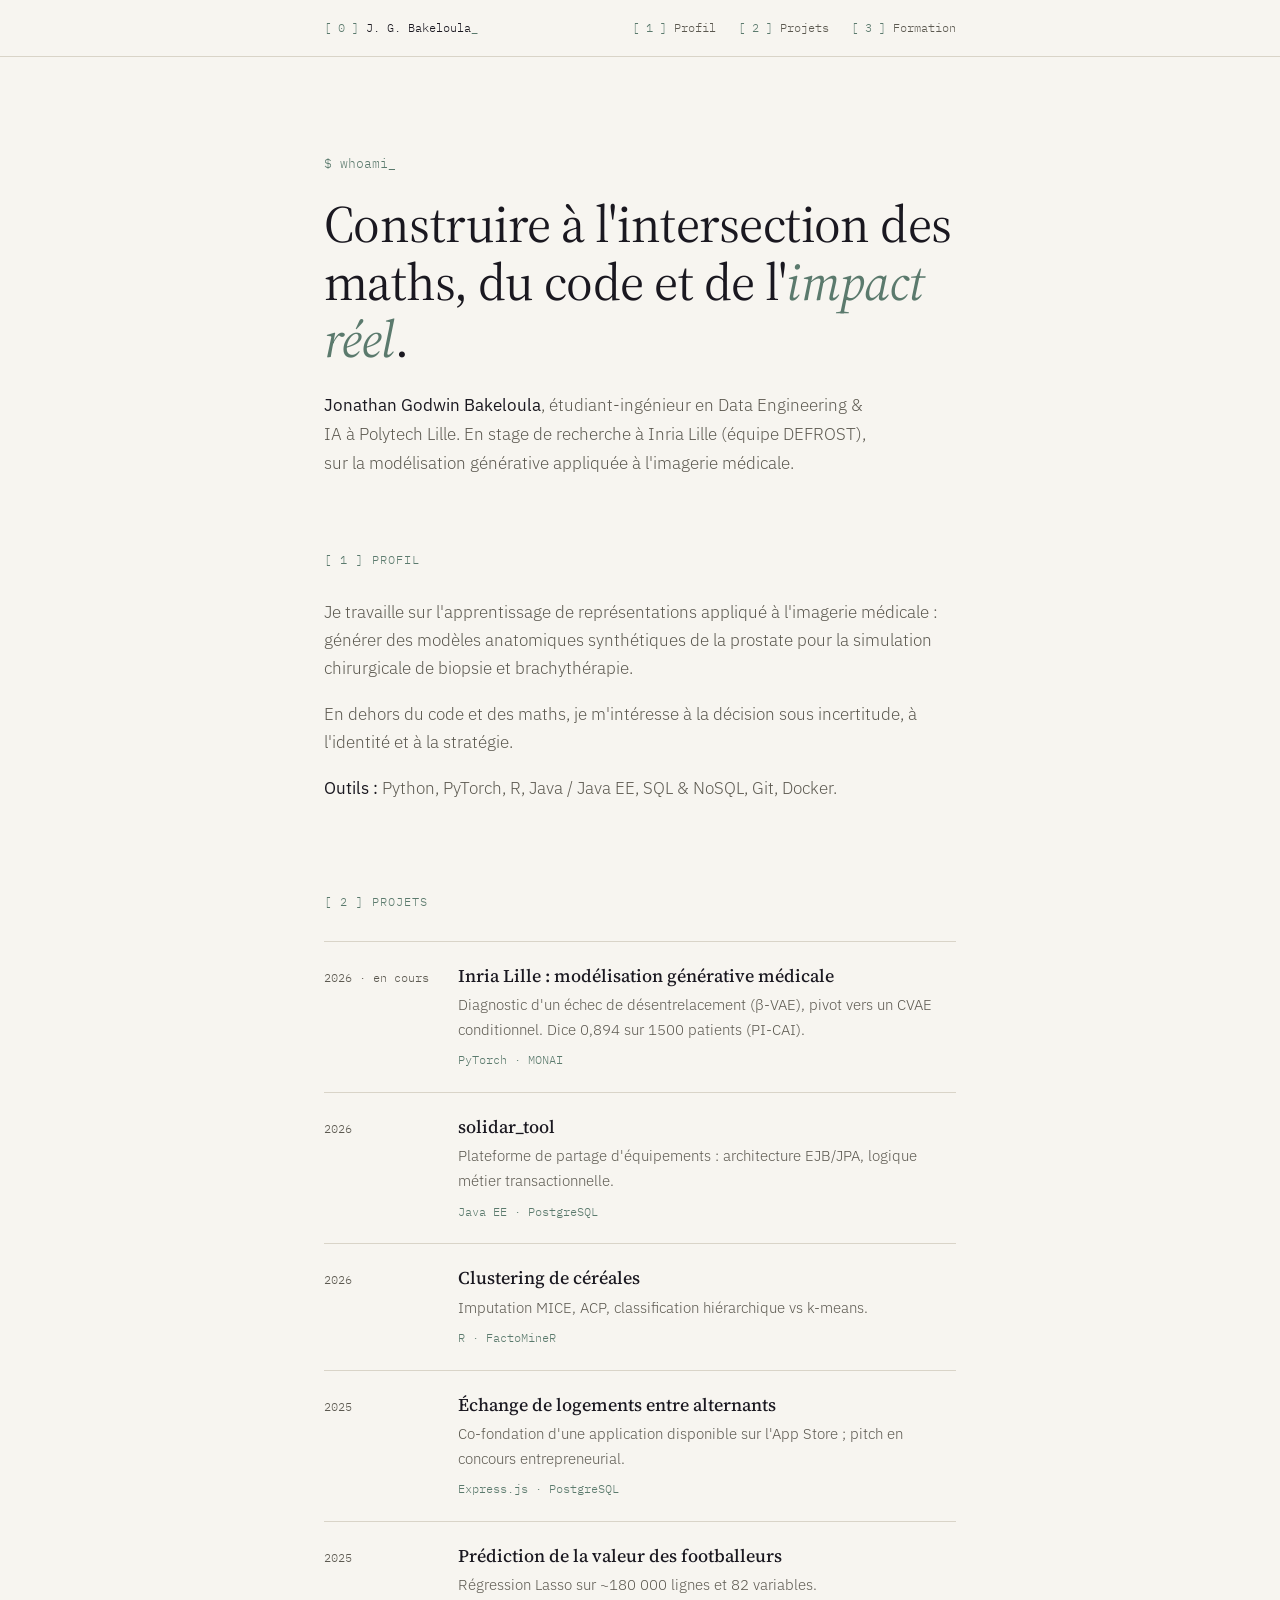
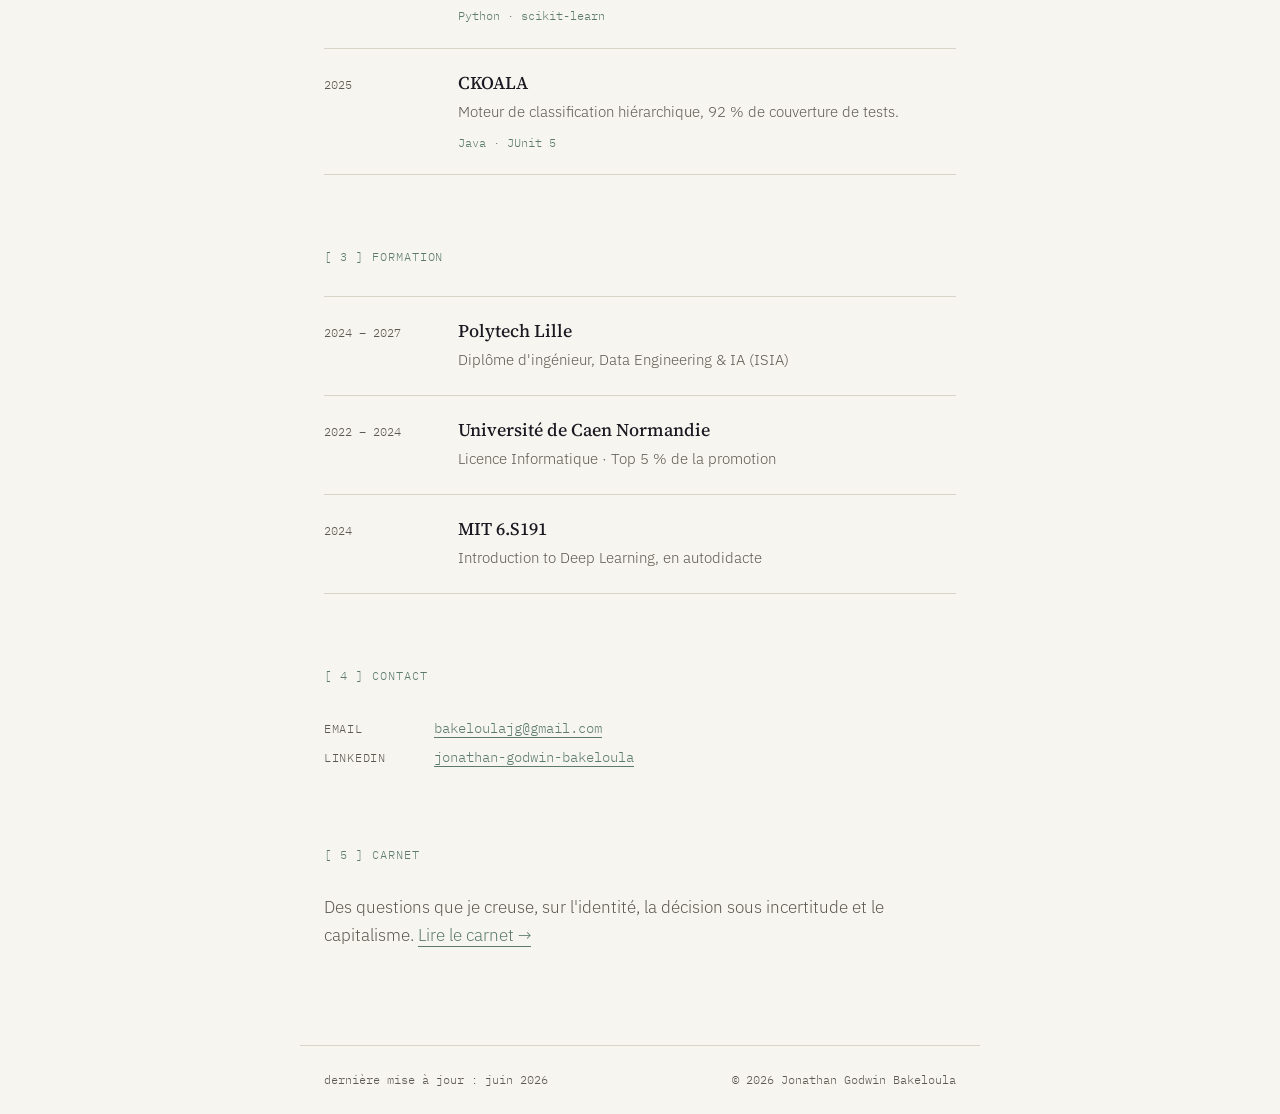
==== commit ef226751: "Update index.html" ====
--- a/index.html
+++ b/index.html
@@ -5,791 +5,221 @@
 <meta name="viewport" content="width=device-width, initial-scale=1.0">
 <title>Jonathan Godwin Bakeloula</title>
 <link rel="preconnect" href="https://fonts.googleapis.com">
-<link href="https://fonts.googleapis.com/css2?family=Source+Serif+4:ital,opsz,wght@0,8..60,300;0,8..60,400;0,8..60,500;0,8..60,600;1,8..60,400&family=IBM+Plex+Sans:wght@300;400;500;600&family=IBM+Plex+Mono:wght@400;500&display=swap" rel="stylesheet">
+<link href="https://fonts.googleapis.com/css2?family=Source+Serif+4:ital,opsz,wght@0,8..60,300;0,8..60,400;0,8..60,500;1,8..60,400&family=IBM+Plex+Sans:wght@300;400;500&family=IBM+Plex+Mono:wght@400;500&display=swap" rel="stylesheet">
 <style>
   :root {
-    --ink: #0F0E13;
-    --ink-soft: #1A1820;
-    --paper: #F7F5F0;
-    --paper-dim: #ECE9E2;
-    --text-on-dark: #E8E6E1;
-    --text-on-dark-dim: #9D9A93;
-    --text-on-light: #1A1820;
-    --text-on-light-dim: #5C5950;
-    --sage: #7A9B8E;
-    --sage-bright: #9FBFB2;
-    --line: #2A2832;
-    --line-light: #D9D4C8;
+    --bg: #F7F5F0;
+    --text: #1A1820;
+    --dim: #5C5950;
+    --rule: #D9D4C8;
+    --accent: #5B7A6D;
+  }
+  @media (prefers-color-scheme: dark) {
+    :root { --bg: #0F0E13; --text: #E8E6E1; --dim: #9D9A93; --rule: #2A2832; --accent: #9FBFB2; }
   }
 
   * { margin: 0; padding: 0; box-sizing: border-box; }
-
   html { scroll-behavior: smooth; }
-
   body {
-    background: var(--ink);
-    color: var(--text-on-dark);
+    background: var(--bg);
+    color: var(--text);
     font-family: 'IBM Plex Sans', sans-serif;
-    line-height: 1.6;
+    font-weight: 300;
+    line-height: 1.7;
     -webkit-font-smoothing: antialiased;
   }
-
   a { color: inherit; text-decoration: none; }
-
-  .serif { font-family: 'Source Serif 4', serif; }
-  .mono { font-family: 'IBM Plex Mono', monospace; }
-
-  /* ===== NAV ===== */
+  .mono, .idx { font-family: 'IBM Plex Mono', monospace; }
+  .idx { color: var(--accent); }
+
+  .cursor { color: var(--accent); animation: blink 1.1s steps(2) infinite; }
+  @keyframes blink { 50% { opacity: 0; } }
+  @media (prefers-reduced-motion: reduce) { .cursor { animation: none; } html { scroll-behavior: auto; } }
+
   nav {
-    position: fixed;
-    top: 0; left: 0; right: 0;
-    z-index: 100;
-    display: flex;
-    justify-content: space-between;
-    align-items: center;
-    padding: 22px 48px;
-    background: rgba(15, 14, 19, 0.78);
-    backdrop-filter: blur(10px);
-    border-bottom: 1px solid rgba(255,255,255,0.06);
-  }
-  nav .name {
-    font-family: 'Source Serif 4', serif;
-    font-size: 15px;
-    font-weight: 500;
-    color: #fff;
-  }
-  nav .links {
-    display: flex;
-    gap: 36px;
-    font-size: 13px;
-    letter-spacing: 0.04em;
-  }
-  nav .links a { color: #fff; opacity: 0.75; transition: opacity 0.2s; }
-  nav .links a:hover { opacity: 1; }
-
-  @media (max-width: 640px) {
-    nav { padding: 18px 24px; }
-    nav .links { gap: 0; }
-    nav .links a:not(:last-child) { display: none; }
-    nav .links a:last-child { font-size: 12px; opacity: 0.9; }
-  }
-
-  /* ===== HERO ===== */
-  .hero {
-    min-height: 100vh;
-    display: flex;
-    flex-direction: column;
-    justify-content: center;
-    padding: 80px 48px 0;
-    position: relative;
-    overflow: hidden;
-  }
-
-  .hero-grid {
-    position: absolute;
-    inset: 0;
-    background-image:
-      linear-gradient(var(--line) 1px, transparent 1px),
-      linear-gradient(90deg, var(--line) 1px, transparent 1px);
-    background-size: 64px 64px;
-    opacity: 0.35;
-    mask-image: radial-gradient(ellipse 80% 60% at 60% 40%, black 0%, transparent 70%);
-  }
-
-  .hero-eyebrow {
+    position: sticky; top: 0; z-index: 10;
+    background: var(--bg);
+    border-bottom: 1px solid var(--rule);
+  }
+  nav .in {
+    max-width: 680px; margin: 0 auto; padding: 18px 24px;
+    display: flex; justify-content: space-between; align-items: center; gap: 16px;
+    font-family: 'IBM Plex Mono', monospace; font-size: 12px;
+  }
+  nav .links { display: flex; gap: 22px; }
+  nav .links a { color: var(--dim); transition: color .2s; }
+  nav .links a:hover { color: var(--accent); }
+  @media (max-width: 560px) { nav .links a:not(:last-child) { display: none; } }
+
+  main { max-width: 680px; margin: 0 auto; padding: 0 24px; }
+  section { padding: 72px 0 0; }
+
+  .label {
     font-family: 'IBM Plex Mono', monospace;
-    font-size: 13px;
-    letter-spacing: 0.04em;
-    color: var(--sage-bright);
-    margin-bottom: 28px;
-    position: relative;
-    z-index: 1;
-  }
-
-  .hero h1 {
-    font-family: 'Source Serif 4', serif;
-    font-weight: 400;
-    font-size: clamp(40px, 7vw, 84px);
-    line-height: 1.05;
-    max-width: 920px;
-    position: relative;
-    z-index: 1;
-    letter-spacing: -0.01em;
-  }
-  .hero h1 em {
-    font-style: italic;
-    color: var(--sage-bright);
-  }
-
-  .hero-sub {
-    margin-top: 32px;
-    font-size: 17px;
-    color: var(--text-on-dark-dim);
-    max-width: 560px;
-    position: relative;
-    z-index: 1;
-    font-weight: 300;
-  }
-
-  .hero-meta {
-    margin-top: 56px;
-    display: flex;
-    gap: 48px;
-    flex-wrap: wrap;
-    position: relative;
-    z-index: 1;
-  }
-  .hero-meta div {
-    font-family: 'IBM Plex Mono', monospace;
-    font-size: 12px;
-  }
-  .hero-meta .label {
-    color: var(--text-on-dark-dim);
-    text-transform: uppercase;
-    letter-spacing: 0.08em;
-    margin-bottom: 6px;
-  }
-  .hero-meta .value {
-    color: var(--text-on-dark);
-    font-size: 14px;
-  }
-
-  .scroll-cue {
-    position: absolute;
-    bottom: 40px; left: 48px;
-    font-family: 'IBM Plex Mono', monospace;
-    font-size: 11px;
-    color: var(--text-on-dark-dim);
-    display: flex;
-    align-items: center;
-    gap: 10px;
-  }
-  .scroll-cue::before {
-    content: '';
-    width: 1px; height: 32px;
-    background: linear-gradient(to bottom, var(--sage), transparent);
-  }
-
-  @media (max-width: 640px) {
-    .hero { padding: 0 24px; }
-    .hero-meta { gap: 28px; }
-  }
-
-  /* ===== SECTION BASE ===== */
-  section {
-    padding: 140px 48px;
-    position: relative;
-  }
-  .section-dark { background: var(--ink); }
-  .section-light { background: var(--paper); color: var(--text-on-light); }
-
-  .container { max-width: 1000px; margin: 0 auto; }
-  .container-wide { max-width: 1180px; margin: 0 auto; }
-
-  .section-eyebrow {
-    font-family: 'IBM Plex Mono', monospace;
-    font-size: 12px;
-    letter-spacing: 0.1em;
-    text-transform: uppercase;
-    color: var(--sage);
-    margin-bottom: 18px;
-  }
-  .section-light .section-eyebrow { color: #5B7A6D; }
-
-  .section-title {
-    font-family: 'Source Serif 4', serif;
-    font-weight: 400;
-    font-size: clamp(28px, 4vw, 44px);
-    line-height: 1.15;
-    max-width: 760px;
-    letter-spacing: -0.01em;
-  }
-
-  @media (max-width: 640px) {
-    section { padding: 90px 24px; }
-  }
-
-  /* ===== ABOUT ===== */
-  .about-grid {
-    display: grid;
-    grid-template-columns: 1.1fr 0.9fr;
-    gap: 80px;
-    margin-top: 56px;
-    align-items: start;
-  }
-  .about-text p {
-    font-size: 18px;
-    font-weight: 300;
-    color: var(--text-on-dark-dim);
-    margin-bottom: 22px;
-    max-width: 540px;
-  }
-  .about-text strong { color: var(--text-on-dark); font-weight: 500; }
-
-  .about-stack {
-    display: flex;
-    flex-direction: column;
-    gap: 24px;
-  }
-  .stack-item {
-    border-top: 1px solid var(--line);
-    padding-top: 18px;
-  }
-  .stack-item .k {
-    font-family: 'IBM Plex Mono', monospace;
-    font-size: 11px;
-    color: var(--text-on-dark-dim);
-    text-transform: uppercase;
-    letter-spacing: 0.06em;
-    margin-bottom: 8px;
-  }
-  .stack-item .v {
-    font-size: 15px;
-    color: var(--text-on-dark);
-  }
-
-  @media (max-width: 880px) {
-    .about-grid { grid-template-columns: 1fr; gap: 48px; }
-  }
-
-  /* ===== EDUCATION ===== */
-  .edu-list { margin-top: 56px; }
-  .edu-item {
-    padding: 32px 0;
-    border-top: 1px solid var(--line);
-  }
-  .edu-item h3 {
-    font-family: 'Source Serif 4', serif;
-    font-size: 20px;
-    font-weight: 500;
-    margin-bottom: 6px;
-  }
-  .edu-item .meta {
-    font-size: 13px;
-    color: var(--sage-bright);
-    font-family: 'IBM Plex Mono', monospace;
-    margin-bottom: 14px;
-  }
-  .edu-item .detail {
-    font-size: 14.5px;
-    color: var(--text-on-dark-dim);
-    max-width: 720px;
-    font-weight: 300;
-  }
-
-  /* ===== FOOTER ===== */
+    font-size: 12px; letter-spacing: .08em; text-transform: uppercase;
+    color: var(--accent); margin-bottom: 28px;
+  }
+  .label .idx { margin-right: 8px; }
+
+  /* hero */
+  .hero { padding-top: 96px; }
+  .hero .prompt { font-family: 'IBM Plex Mono', monospace; font-size: 13px; color: var(--accent); margin-bottom: 20px; }
+  h1 {
+    font-family: 'Source Serif 4', serif; font-weight: 400;
+    font-size: clamp(34px, 6vw, 52px); line-height: 1.1; letter-spacing: -.01em;
+  }
+  h1 em { font-style: italic; color: var(--accent); }
+  .hero p { margin-top: 24px; color: var(--dim); font-size: 17px; max-width: 560px; }
+  .hero p b { color: var(--text); font-weight: 400; }
+
+  /* text */
+  .prose p { font-size: 16.5px; color: var(--dim); margin-bottom: 18px; }
+  .prose b { color: var(--text); font-weight: 400; }
+  .prose a, .contact a { border-bottom: 1px solid var(--accent); color: var(--accent); }
+
+  /* rows */
+  .row {
+    display: grid; grid-template-columns: 110px 1fr; gap: 24px;
+    padding: 22px 0; border-top: 1px solid var(--rule);
+  }
+  .row:last-child { border-bottom: 1px solid var(--rule); }
+  .row .when { font-family: 'IBM Plex Mono', monospace; font-size: 12px; color: var(--dim); padding-top: 4px; }
+  .row h3 { font-family: 'Source Serif 4', serif; font-weight: 500; font-size: 18px; line-height: 1.3; }
+  .row p { font-size: 14.5px; color: var(--dim); margin-top: 6px; }
+  .row .stk { font-family: 'IBM Plex Mono', monospace; font-size: 11.5px; color: var(--accent); margin-top: 8px; display: block; }
+  @media (max-width: 560px) { .row { grid-template-columns: 1fr; gap: 4px; } }
+
+  .contact { font-family: 'IBM Plex Mono', monospace; font-size: 14px; line-height: 2.1; }
+  .contact span { color: var(--dim); display: inline-block; width: 110px; font-size: 12px; text-transform: uppercase; letter-spacing: .06em; }
+
   footer {
-    background: var(--ink);
-    padding: 80px 48px 48px;
-    border-top: 1px solid var(--line);
-  }
-  .footer-cta h2 {
-    font-family: 'Source Serif 4', serif;
-    font-size: clamp(28px, 4vw, 40px);
-    max-width: 600px;
-  }
-  .footer-bottom {
-    display: flex;
-    justify-content: space-between;
-    flex-wrap: wrap;
-    gap: 12px;
-    font-size: 12px;
-    color: var(--text-on-dark-dim);
-    padding-top: 24px;
-    border-top: 1px solid var(--line);
-  }
-
-  .fade-up {
-    opacity: 0;
-    transform: translateY(16px);
-    transition: opacity 0.7s ease, transform 0.7s ease;
-  }
-  .fade-up.visible {
-    opacity: 1;
-    transform: translateY(0);
-  }
-
-  @media (prefers-reduced-motion: reduce) {
-    .fade-up { opacity: 1; transform: none; transition: none; }
-    html { scroll-behavior: auto; }
-  }
-
-  a:focus-visible, button:focus-visible {
-    outline: 2px solid var(--sage-bright);
-    outline-offset: 3px;
-  }
-
-  /* ===== TERMINAL / INDEX MOTIF ===== */
-  .idx {
-    font-family: 'IBM Plex Mono', monospace;
-    color: var(--sage-bright);
-    margin-right: 2px;
-  }
-  .section-eyebrow .idx { color: var(--sage); margin-right: 8px; }
-  .section-light .section-eyebrow .idx { color: #5B7A6D; }
-
-  .cursor {
-    display: inline-block;
-    color: var(--sage-bright);
-    animation: blink 1.1s steps(2) infinite;
-  }
-  @keyframes blink { 50% { opacity: 0; } }
-  @media (prefers-reduced-motion: reduce) { .cursor { animation: none; } }
-
-  /* ===== HERO: identity facts + news ticker ===== */
-  .hero-facts {
-    margin-top: 30px;
-    display: flex;
-    flex-direction: column;
-    gap: 10px;
-    position: relative;
-    z-index: 1;
-    font-size: 14.5px;
-    color: var(--text-on-dark-dim);
-  }
-  .hero-facts .diamond {
-    color: var(--sage);
-    margin-right: 10px;
-    font-size: 12px;
-  }
-  .hero-facts .org {
-    color: var(--text-on-dark-dim);
-    opacity: 0.75;
-  }
-  .hero-facts .org::before { content: ' '; }
-
-  .hero-news {
-    margin-top: 40px;
-    display: flex;
-    flex-direction: column;
-    gap: 10px;
-    position: relative;
-    z-index: 1;
-    border-top: 1px solid var(--line);
-    padding-top: 22px;
-    max-width: 520px;
-  }
-  .hero-news a {
-    font-family: 'IBM Plex Mono', monospace;
-    font-size: 12px;
-    color: var(--text-on-dark-dim);
-    display: flex;
-    gap: 14px;
-    transition: color 0.2s;
-  }
-  .hero-news a:hover { color: var(--text-on-dark); }
-  .hero-news .date {
-    color: var(--sage-bright);
-    flex-shrink: 0;
-    width: 64px;
-  }
-
-  @media (max-width: 640px) {
-    .hero-facts { font-size: 13.5px; }
-  }
-
-  /* ===== STATS ROW (within About) ===== */
-  .stats-row {
-    margin-top: 64px;
-    padding-top: 32px;
-    border-top: 1px solid var(--line);
-    display: flex;
-    flex-wrap: wrap;
-    align-items: baseline;
-    gap: 48px;
-  }
-  .stats-row .stat .num {
-    font-family: 'IBM Plex Mono', monospace;
-    font-size: 26px;
-    color: var(--sage-bright);
-    letter-spacing: -0.01em;
-  }
-  .stats-row .stat .lbl {
-    font-family: 'IBM Plex Mono', monospace;
-    font-size: 11px;
-    text-transform: uppercase;
-    letter-spacing: 0.05em;
-    color: var(--text-on-dark-dim);
-    margin-top: 6px;
-  }
-  .stats-row .stats-link {
-    margin-left: auto;
-    font-family: 'IBM Plex Mono', monospace;
-    font-size: 12px;
-    color: var(--sage-bright);
-    border-bottom: 1px solid transparent;
-    transition: border-color 0.2s;
-    align-self: center;
-  }
-  .stats-row .stats-link:hover { border-color: var(--sage-bright); }
-
-  @media (max-width: 640px) {
-    .stats-row { gap: 28px 36px; }
-    .stats-row .stats-link { margin-left: 0; flex-basis: 100%; }
-  }
-
-  /* ===== PROJECT CARDS (portfolio grid) ===== */
-  .proj-grid {
-    margin-top: 56px;
-    display: grid;
-    grid-template-columns: repeat(auto-fit, minmax(280px, 1fr));
-    gap: 1px;
-    background: var(--line-light);
-    border: 1px solid var(--line-light);
-  }
-  .proj-card {
-    background: var(--paper);
-    padding: 0;
-    display: flex;
-    flex-direction: column;
-  }
-  .proj-thumb {
-    width: 100%;
-    aspect-ratio: 16/8;
-    background: var(--paper-dim);
-    display: block;
-  }
-  .proj-thumb svg { width: 100%; height: 100%; display: block; }
-  .proj-body { padding: 26px 26px 30px; flex: 1; display: flex; flex-direction: column; }
-  .proj-top {
-    display: flex;
-    justify-content: space-between;
-    align-items: baseline;
-    font-family: 'IBM Plex Mono', monospace;
-    font-size: 11px;
-    color: var(--text-on-light-dim);
-    margin-bottom: 12px;
-  }
-  .proj-top .stk { text-align: right; }
-  .proj-card h3 {
-    font-family: 'Source Serif 4', serif;
-    font-size: 18.5px;
-    font-weight: 500;
-    color: var(--text-on-light);
-    margin-bottom: 10px;
-    line-height: 1.3;
-  }
-  .proj-card p {
-    font-size: 14px;
-    color: var(--text-on-light-dim);
-    font-weight: 400;
-    flex: 1;
-  }
-
-  /* ===== CONTACT GRID (footer) ===== */
-  .contact-grid {
-    margin-top: 56px;
-    display: grid;
-    grid-template-columns: repeat(auto-fit, minmax(220px, 1fr));
-    gap: 32px;
-    padding-bottom: 56px;
-    border-bottom: 1px solid var(--line);
-  }
-  .contact-block .k {
-    font-family: 'IBM Plex Mono', monospace;
-    font-size: 11px;
-    text-transform: uppercase;
-    letter-spacing: 0.06em;
-    color: var(--text-on-dark-dim);
-    margin-bottom: 10px;
-  }
-  .contact-block .v {
-    font-family: 'IBM Plex Mono', monospace;
-    font-size: 14px;
-    color: var(--sage-bright);
-    border-bottom: 1px solid transparent;
-    transition: border-color 0.2s;
-  }
-  a.v:hover { border-color: var(--sage-bright); }
-  .contact-block div.v { color: var(--text-on-dark); }
+    max-width: 680px; margin: 96px auto 0; padding: 24px;
+    border-top: 1px solid var(--rule);
+    display: flex; justify-content: space-between; flex-wrap: wrap; gap: 8px;
+    font-family: 'IBM Plex Mono', monospace; font-size: 11.5px; color: var(--dim);
+  }
+  a:focus-visible { outline: 2px solid var(--accent); outline-offset: 3px; }
 </style>
 </head>
 <body>
 
-<nav>
+<nav><div class="in">
   <a href="#" class="name"><span class="idx">[ 0 ]</span> J. G. Bakeloula<span class="cursor">_</span></a>
   <div class="links">
-    <a href="#about"><span class="idx">[ 1 ]</span> Profil</a>
-    <a href="#projects"><span class="idx">[ 2 ]</span> Projets</a>
-    <a href="#education"><span class="idx">[ 3 ]</span> Formation</a>
-    <a href="carnet.html"><span class="idx">[ 4 ]</span> Carnet</a>
-  </div>
-</nav>
-
-<!-- HERO -->
-<section class="hero" id="hero">
-  <div class="hero-grid"></div>
-  <div class="hero-eyebrow mono">$ whoami<span class="cursor">_</span></div>
-  <h1>Construire à l'intersection<br>des maths, du code<br>et de l'<em>impact réel</em>.</h1>
-  <p class="hero-sub">Jonathan Godwin Bakeloula, étudiant-ingénieur en Data Engineering &amp; IA. En stage de recherche à Inria Lille sur la modélisation générative appliquée à l'imagerie médicale.</p>
-
-  <div class="hero-facts">
-    <div><span class="diamond">❖</span>Étudiant-ingénieur, Data Engineering &amp; IA<span class="org">@ Polytech Lille</span></div>
-    <div><span class="diamond">❖</span>Stage de recherche, modélisation générative médicale<span class="org">@ Inria Lille, équipe DEFROST</span></div>
-  </div>
-
-  <div class="hero-meta">
-    <div>
-      <div class="label">Actuellement</div>
-      <div class="value">Stage Inria · équipe DEFROST</div>
-    </div>
-    <div>
-      <div class="label">Formation</div>
-      <div class="value">Polytech Lille, ISIA</div>
-    </div>
-    <div>
-      <div class="label">Contact</div>
-      <div class="value">bakeloulajg@gmail.com</div>
-    </div>
-  </div>
-
-  <div class="hero-news">
-    <a href="#projects"><span class="date">Juin 26</span> Pivot vers un CVAE conditionnel · Dice 0,894 sur PI-CAI</a>
-    <a href="#projects"><span class="date">2026</span> Architecture EJB/JPA pour solidar_tool, plateforme de partage d'équipements</a>
-  </div>
-
-  <div class="scroll-cue">SCROLL</div>
-</section>
-
-<!-- ABOUT -->
-<section class="section-dark" id="about">
-  <div class="container fade-up">
-    <div class="section-eyebrow"><span class="idx">[ 1 ]</span>Profil</div>
-    <h2 class="section-title">Je m'intéresse aux problèmes où les maths, le code et la stratégie convergent.</h2>
-    <div class="about-grid">
-      <div class="about-text">
-        <p>Étudiant-ingénieur en <strong>Data Engineering &amp; IA</strong> à Polytech Lille, je construis à l'intersection des mathématiques, du code et de l'impact réel.</p>
-        <p>Actuellement en stage à <strong>Inria Lille</strong> (équipe DEFROST), je travaille sur l'apprentissage de représentations appliqué à l'imagerie médicale : générer des modèles anatomiques synthétiques de la prostate pour la simulation chirurgicale de biopsie et brachythérapie.</p>
-        <p>En dehors du code et des maths, je m'intéresse aux questions de décision sous incertitude, d'identité et de stratégie, convaincu que les meilleurs ingénieurs sont aussi ceux qui pensent le monde dans lequel leurs systèmes s'inscrivent. J'en parle plus longuement dans mon <a href="carnet.html" style="border-bottom: 1px solid var(--sage-bright); color: var(--sage-bright);">carnet</a>.</p>
-      </div>
-      <div class="about-stack">
-        <div class="stack-item">
-          <div class="k">Statistiques &amp; ML</div>
-          <div class="v">Probabilités, inférence statistique, modèles de Markov, séries temporelles, régression pénalisée (Ridge, Lasso, Elastic-Net), PLS, PCR, gestion des données manquantes (MICE, NIPALS), classification supervisée, data mining, optimisation numérique</div>
-        </div>
-        <div class="stack-item">
-          <div class="k">IA appliquée</div>
-          <div class="v">VAE, β-VAE, CVAE conditionnel, espace latent, modèles génératifs 3D, approfondis en autonomie pour le stage Inria</div>
-        </div>
-        <div class="stack-item">
-          <div class="k">Génie logiciel</div>
-          <div class="v">Java / Java EE, architecture logicielle, systèmes d'information, bases relationnelles et NoSQL, Git, Docker</div>
-        </div>
-      </div>
-    </div>
-
-    <div class="stats-row">
-      <div class="stat">
-        <div class="num">05</div>
-        <div class="lbl">Projets menés</div>
-      </div>
-      <div class="stat">
-        <div class="num">0,894</div>
-        <div class="lbl">Dice score · recherche Inria</div>
-      </div>
-      <div class="stat">
-        <div class="num">Top 5%</div>
-        <div class="lbl">Promotion · Licence Caen</div>
-      </div>
-      <div class="stat">
-        <div class="num">24-27</div>
-        <div class="lbl">Cycle ingénieur, Polytech Lille</div>
-      </div>
-      <a href="#projects" class="stats-link">Voir les projets ↗</a>
-    </div>
-  </div>
-</section>
-
-<!-- PROJECTS -->
-<section class="section-light" id="projects">
-  <div class="container fade-up">
-    <div class="section-eyebrow"><span class="idx">[ 2 ]</span>Projets</div>
-    <h2 class="section-title">De la recherche au génie logiciel, en passant par la donnée et l'entrepreneuriat</h2>
-    <div class="proj-grid">
-
-      <div class="proj-card">
-        <div class="proj-thumb">
-          <svg viewBox="0 0 400 180" xmlns="http://www.w3.org/2000/svg">
-            <line x1="30" y1="56" x2="180" y2="56" stroke="#C7C2B3" stroke-width="1.6"/>
-            <circle cx="30" cy="56" r="4.5" fill="#1A1820"/>
-            <path d="M180 56 L230 56 L260 110" fill="none" stroke="#B5635A" stroke-width="1.6" stroke-dasharray="5 4"/>
-            <circle cx="260" cy="110" r="5" fill="#B5635A"/>
-            <path d="M260 110 L300 110 L335 64 L370 64" fill="none" stroke="#7A9B8E" stroke-width="2"/>
-            <circle cx="370" cy="64" r="5" fill="#5B7A6D"/>
-          </svg>
-        </div>
-        <div class="proj-body">
-          <div class="proj-top"><span class="yr">2026 · en cours</span><span class="stk">PyTorch · MONAI</span></div>
-          <h3>Stage de recherche, Inria : modélisation générative pour l'imagerie médicale</h3>
-          <p>Diagnostic d'un échec de désentrelacement (β-VAE, posterior collapse), pivot vers un CVAE conditionnel. Dice 0,894 sur 1500 patients (PI-CAI), équipe DEFROST.</p>
-        </div>
-      </div>
-
-      <div class="proj-card">
-        <div class="proj-thumb">
-          <svg viewBox="0 0 400 180" xmlns="http://www.w3.org/2000/svg">
-            <path d="M40 130 L40 92 L72 64 L104 92 L104 130 Z" fill="none" stroke="#1A1820" stroke-width="1.6"/>
-            <path d="M296 130 L296 92 L328 64 L360 92 L360 130 Z" fill="none" stroke="#1A1820" stroke-width="1.6"/>
-            <path d="M120 88 C 170 60, 230 60, 280 88" fill="none" stroke="#7A9B8E" stroke-width="1.8" stroke-dasharray="5 5"/>
-            <path d="M120 104 C 170 132, 230 132, 280 104" fill="none" stroke="#7A9B8E" stroke-width="1.8" stroke-dasharray="5 5"/>
-            <circle cx="280" cy="88" r="3.5" fill="#7A9B8E"/>
-            <circle cx="120" cy="104" r="3.5" fill="#7A9B8E"/>
-          </svg>
-        </div>
-        <div class="proj-body">
-          <div class="proj-top"><span class="yr">2025</span><span class="stk">Express.js · PostgreSQL</span></div>
-          <h3>App : échange de logements entre alternants</h3>
-          <p>Co-fondation. Pitch en concours entrepreneurial, business plan, stratégie marketing. Application disponible sur l'App Store.</p>
-        </div>
-      </div>
-
-      <div class="proj-card">
-        <div class="proj-thumb">
-          <svg viewBox="0 0 400 180" xmlns="http://www.w3.org/2000/svg">
-            <line x1="30" y1="150" x2="370" y2="34" stroke="#7A9B8E" stroke-width="1.8"/>
-            <circle cx="60" cy="120" r="4" fill="#1A1820"/>
-            <circle cx="95" cy="138" r="4" fill="#1A1820"/>
-            <circle cx="130" cy="98" r="4" fill="#1A1820"/>
-            <circle cx="165" cy="112" r="4" fill="#1A1820"/>
-            <circle cx="200" cy="78" r="4" fill="#1A1820"/>
-            <circle cx="235" cy="90" r="4" fill="#1A1820"/>
-            <circle cx="270" cy="62" r="4" fill="#1A1820"/>
-            <circle cx="305" cy="70" r="4" fill="#1A1820"/>
-            <circle cx="335" cy="48" r="4" fill="#1A1820"/>
-          </svg>
-        </div>
-        <div class="proj-body">
-          <div class="proj-top"><span class="yr">2025</span><span class="stk">Python · scikit-learn</span></div>
-          <h3>Prédiction de la valeur des footballeurs</h3>
-          <p>Pipeline de régression Lasso sur ~180 000 lignes, 82 variables. Feature engineering, validation croisée, évaluation top-5.</p>
-        </div>
-      </div>
-
-      <div class="proj-card">
-        <div class="proj-thumb">
-          <svg viewBox="0 0 400 180" xmlns="http://www.w3.org/2000/svg">
-            <rect x="50" y="38" width="300" height="28" rx="3" fill="none" stroke="#1A1820" stroke-width="1.6"/>
-            <rect x="50" y="80" width="300" height="28" rx="3" fill="none" stroke="#1A1820" stroke-width="1.6"/>
-            <rect x="50" y="122" width="300" height="28" rx="3" fill="none" stroke="#7A9B8E" stroke-width="1.8"/>
-            <line x1="90" y1="66" x2="90" y2="80" stroke="#C7C2B3" stroke-width="1.4"/>
-            <line x1="200" y1="66" x2="200" y2="80" stroke="#C7C2B3" stroke-width="1.4"/>
-            <line x1="90" y1="108" x2="90" y2="122" stroke="#C7C2B3" stroke-width="1.4"/>
-            <line x1="200" y1="108" x2="200" y2="122" stroke="#C7C2B3" stroke-width="1.4"/>
-          </svg>
-        </div>
-        <div class="proj-body">
-          <div class="proj-top"><span class="yr">2026</span><span class="stk">Java EE · PostgreSQL</span></div>
-          <h3>solidar_tool : plateforme de partage d'équipements</h3>
-          <p>Architecture EJB/JPA, héritage TABLE_PER_CLASS, logique métier transactionnelle, client MVC.</p>
-        </div>
-      </div>
-
-      <div class="proj-card">
-        <div class="proj-thumb">
-          <svg viewBox="0 0 400 180" xmlns="http://www.w3.org/2000/svg">
-            <ellipse cx="95" cy="70" rx="58" ry="38" fill="none" stroke="#7A9B8E" stroke-width="1.6"/>
-            <ellipse cx="230" cy="118" rx="50" ry="34" fill="none" stroke="#1A1820" stroke-width="1.6"/>
-            <ellipse cx="330" cy="56" rx="44" ry="30" fill="none" stroke="#C7C2B3" stroke-width="1.6"/>
-            <circle cx="78" cy="62" r="3.5" fill="#1A1820"/><circle cx="108" cy="80" r="3.5" fill="#1A1820"/><circle cx="92" cy="86" r="3.5" fill="#1A1820"/>
-            <circle cx="216" cy="112" r="3.5" fill="#1A1820"/><circle cx="244" cy="126" r="3.5" fill="#1A1820"/><circle cx="234" cy="104" r="3.5" fill="#1A1820"/>
-            <circle cx="316" cy="50" r="3.5" fill="#1A1820"/><circle cx="342" cy="64" r="3.5" fill="#1A1820"/>
-          </svg>
-        </div>
-        <div class="proj-body">
-          <div class="proj-top"><span class="yr">2026</span><span class="stk">R · FactoMineR</span></div>
-          <h3>Clustering de céréales : typologie non supervisée</h3>
-          <p>Imputation MICE, ACP, comparaison classification hiérarchique vs k-means, caractérisation nutritionnelle des clusters.</p>
-        </div>
-      </div>
-
-      <div class="proj-card">
-        <div class="proj-thumb">
-          <svg viewBox="0 0 400 180" xmlns="http://www.w3.org/2000/svg">
-            <circle cx="200" cy="36" r="5" fill="#1A1820"/>
-            <path d="M200 41 L200 64 M200 64 L110 64 M200 64 L290 64" fill="none" stroke="#1A1820" stroke-width="1.6"/>
-            <circle cx="110" cy="64" r="4.5" fill="#1A1820"/>
-            <circle cx="290" cy="64" r="4.5" fill="#1A1820"/>
-            <path d="M110 68 L110 100 M110 100 L60 100 M110 100 L160 100" fill="none" stroke="#7A9B8E" stroke-width="1.6"/>
-            <path d="M290 68 L290 100 M290 100 L250 100 M290 100 L330 100" fill="none" stroke="#7A9B8E" stroke-width="1.6"/>
-            <circle cx="60" cy="100" r="4" fill="#7A9B8E"/><circle cx="160" cy="100" r="4" fill="#7A9B8E"/>
-            <circle cx="250" cy="100" r="4" fill="#7A9B8E"/><circle cx="330" cy="100" r="4" fill="#7A9B8E"/>
-          </svg>
-        </div>
-        <div class="proj-body">
-          <div class="proj-top"><span class="yr">2025</span><span class="stk">Java · JUnit 5</span></div>
-          <h3>CKOALA : moteur de classification hiérarchique</h3>
-          <p>Conception modulaire MVC-ready, validation de typologies (détection de cycles), 92% de couverture de tests.</p>
-        </div>
-      </div>
-
-    </div>
-  </div>
-</section>
-
-<!-- EDUCATION -->
-<section class="section-dark" id="education">
-  <div class="container fade-up">
-    <div class="section-eyebrow"><span class="idx">[ 3 ]</span>Formation</div>
-    <h2 class="section-title">Polytech Lille, Université de Caen, et un détour autodidacte par le MIT</h2>
-    <div class="edu-list">
-      <div class="edu-item">
-        <h3>Polytech Lille : Diplôme d'Ingénieur, Data Engineering &amp; IA</h3>
-        <div class="meta">2024-2027 · Spécialité ISIA</div>
-        <div class="detail">Statistiques &amp; ML : probabilités, inférence, modèles de Markov, séries temporelles, régression pénalisée, PLS, PCR, gestion des données manquantes. Génie logiciel : POO, architecture, systèmes d'information, bases relationnelles et NoSQL, gestion de projet (2TUP, UML).</div>
-      </div>
-      <div class="edu-item">
-        <h3>Université de Caen Normandie : Licence Informatique</h3>
-        <div class="meta">2022-2024 · Top 5% de la promotion</div>
-        <div class="detail">Algorithmique, C/Java/Python, mathématiques discrètes, algèbre linéaire, technologies web, architecture des systèmes.</div>
-      </div>
-      <div class="edu-item">
-        <h3>MIT 6.S191 : Introduction to Deep Learning</h3>
-        <div class="meta">2024 · Cours en ligne, autodidacte</div>
-        <div class="detail">Réseaux feed-forward, CNN, RNN, modèles génératifs, préparation personnelle en amont du stage Inria.</div>
-      </div>
-    </div>
-  </div>
-</section>
+    <a href="#profil"><span class="idx">[ 1 ]</span> Profil</a>
+    <a href="#projets"><span class="idx">[ 2 ]</span> Projets</a>
+    <a href="#formation"><span class="idx">[ 3 ]</span> Formation</a>
+  </div>
+</div></nav>
+
+<main>
+
+<section class="hero">
+  <div class="prompt">$ whoami<span class="cursor">_</span></div>
+  <h1>Construire à l'intersection des maths, du code et de l'<em>impact réel</em>.</h1>
+  <p><b>Jonathan Godwin Bakeloula</b>, étudiant-ingénieur en Data Engineering &amp; IA à Polytech Lille. En stage de recherche à Inria Lille (équipe DEFROST), sur la modélisation générative appliquée à l'imagerie médicale.</p>
+</section>
+
+<section id="profil">
+  <div class="label"><span class="idx">[ 1 ]</span>Profil</div>
+  <div class="prose">
+    <p>Je travaille sur l'apprentissage de représentations appliqué à l'imagerie médicale : générer des modèles anatomiques synthétiques de la prostate pour la simulation chirurgicale de biopsie et brachythérapie.</p>
+    <p>En dehors du code et des maths, je m'intéresse à la décision sous incertitude, à l'identité et à la stratégie.</p>
+    <p><b>Outils :</b> Python, PyTorch, R, Java / Java EE, SQL &amp; NoSQL, Git, Docker.</p>
+  </div>
+</section>
+
+<section id="projets">
+  <div class="label"><span class="idx">[ 2 ]</span>Projets</div>
+  <div>
+    <div class="row">
+      <div class="when">2026 · en cours</div>
+      <div>
+        <h3>Inria Lille : modélisation générative médicale</h3>
+        <p>Diagnostic d'un échec de désentrelacement (β-VAE), pivot vers un CVAE conditionnel. Dice 0,894 sur 1500 patients (PI-CAI).</p>
+        <span class="stk">PyTorch · MONAI</span>
+      </div>
+    </div>
+    <div class="row">
+      <div class="when">2026</div>
+      <div>
+        <h3>solidar_tool</h3>
+        <p>Plateforme de partage d'équipements : architecture EJB/JPA, logique métier transactionnelle.</p>
+        <span class="stk">Java EE · PostgreSQL</span>
+      </div>
+    </div>
+    <div class="row">
+      <div class="when">2026</div>
+      <div>
+        <h3>Clustering de céréales</h3>
+        <p>Imputation MICE, ACP, classification hiérarchique vs k-means.</p>
+        <span class="stk">R · FactoMineR</span>
+      </div>
+    </div>
+    <div class="row">
+      <div class="when">2025</div>
+      <div>
+        <h3>Échange de logements entre alternants</h3>
+        <p>Co-fondation d'une application disponible sur l'App Store ; pitch en concours entrepreneurial.</p>
+        <span class="stk">Express.js · PostgreSQL</span>
+      </div>
+    </div>
+    <div class="row">
+      <div class="when">2025</div>
+      <div>
+        <h3>Prédiction de la valeur des footballeurs</h3>
+        <p>Régression Lasso sur ~180 000 lignes et 82 variables.</p>
+        <span class="stk">Python · scikit-learn</span>
+      </div>
+    </div>
+    <div class="row">
+      <div class="when">2025</div>
+      <div>
+        <h3>CKOALA</h3>
+        <p>Moteur de classification hiérarchique, 92 % de couverture de tests.</p>
+        <span class="stk">Java · JUnit 5</span>
+      </div>
+    </div>
+  </div>
+</section>
+
+<section id="formation">
+  <div class="label"><span class="idx">[ 3 ]</span>Formation</div>
+  <div>
+    <div class="row">
+      <div class="when">2024 – 2027</div>
+      <div><h3>Polytech Lille</h3><p>Diplôme d'ingénieur, Data Engineering &amp; IA (ISIA)</p></div>
+    </div>
+    <div class="row">
+      <div class="when">2022 – 2024</div>
+      <div><h3>Université de Caen Normandie</h3><p>Licence Informatique · Top 5 % de la promotion</p></div>
+    </div>
+    <div class="row">
+      <div class="when">2024</div>
+      <div><h3>MIT 6.S191</h3><p>Introduction to Deep Learning, en autodidacte</p></div>
+    </div>
+  </div>
+</section>
+
+<section id="contact">
+  <div class="label"><span class="idx">[ 4 ]</span>Contact</div>
+  <div class="contact">
+    <div><span>email</span><a href="mailto:bakeloulajg@gmail.com">bakeloulajg@gmail.com</a></div>
+    <div><span>linkedin</span><a href="https://www.linkedin.com/in/jonathan-godwin-bakeloula/" target="_blank" rel="noopener">jonathan-godwin-bakeloula</a></div>
+  </div>
+</section>
+
+<section id="carnet">
+  <div class="label"><span class="idx">[ 5 ]</span>Carnet</div>
+  <div class="prose"><p>Des questions que je creuse, sur l'identité, la décision sous incertitude et le capitalisme. <a href="carnet.html">Lire le carnet →</a></p></div>
+</section>
+
+</main>
 
 <footer>
-  <div class="container fade-up">
-    <div class="footer-cta">
-      <div class="section-eyebrow"><span class="idx">[ 5 ]</span>Contact</div>
-      <h2>Toujours intéressé par les conversations sur l'IA appliquée, la recherche, ou la stratégie.</h2>
-    </div>
-
-    <div class="contact-grid">
-      <div class="contact-block">
-        <div class="k">email</div>
-        <a class="v" href="mailto:bakeloulajg@gmail.com">bakeloulajg@gmail.com</a>
-      </div>
-      <div class="contact-block">
-        <div class="k">réseau</div>
-        <a class="v" href="https://www.linkedin.com/in/jonathan-godwin-bakeloula/" target="_blank" rel="noopener">linkedin.com/in/jonathan-godwin-bakeloula</a>
-      </div>
-      <div class="contact-block">
-        <div class="k">localisation</div>
-        <div class="v">Villeneuve-d'Ascq, France</div>
-      </div>
-      <div class="contact-block">
-        <div class="k">carnet</div>
-        <a class="v" href="carnet.html"><span class="idx">[ 4 ]</span>Carnet personnel →</a>
-      </div>
-    </div>
-
-    <div class="footer-bottom mono">
-      <span>dernière mise à jour : juin 2026</span>
-      <span>© 2026 Jonathan Godwin Bakeloula</span>
-    </div>
-  </div>
+  <span>dernière mise à jour : juin 2026</span>
+  <span>© 2026 Jonathan Godwin Bakeloula</span>
 </footer>
 
-<script>
-  const obs = new IntersectionObserver((entries) => {
-    entries.forEach(e => { if (e.isIntersecting) e.target.classList.add('visible'); });
-  }, { threshold: 0.15 });
-  document.querySelectorAll('.fade-up').forEach(el => obs.observe(el));
-</script>
-
 </body>
-</html>+</html>
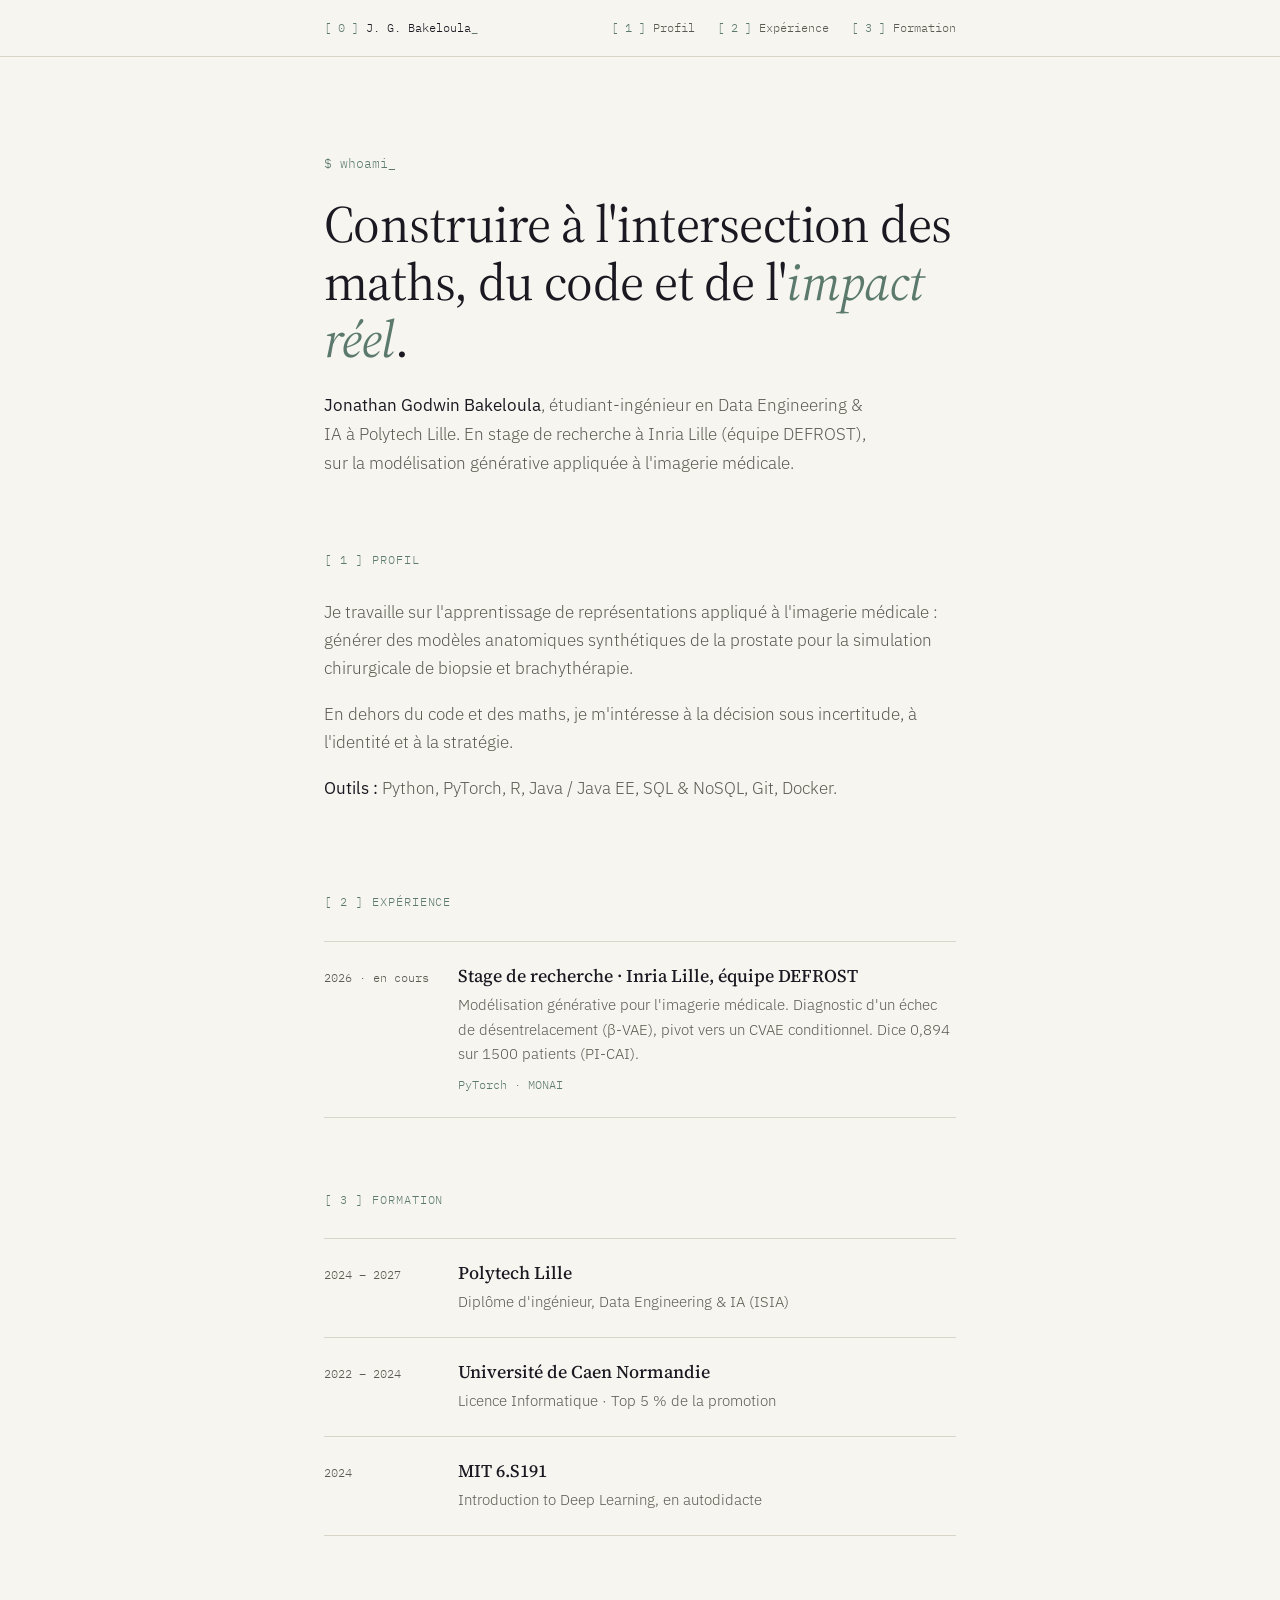
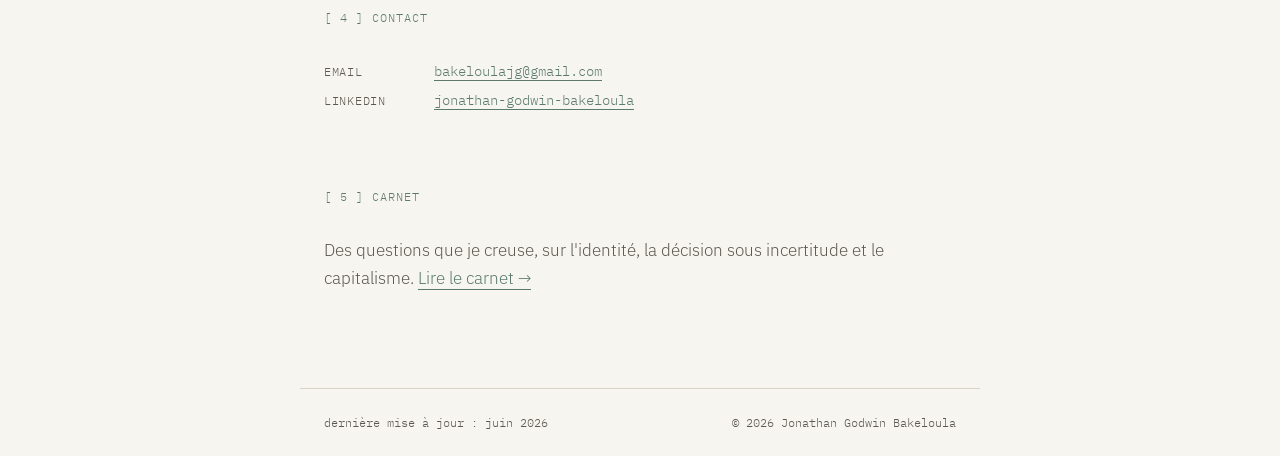
==== commit 03268759: "Update index.html" ====
--- a/index.html
+++ b/index.html
@@ -107,7 +107,7 @@
   <a href="#" class="name"><span class="idx">[ 0 ]</span> J. G. Bakeloula<span class="cursor">_</span></a>
   <div class="links">
     <a href="#profil"><span class="idx">[ 1 ]</span> Profil</a>
-    <a href="#projets"><span class="idx">[ 2 ]</span> Projets</a>
+    <a href="#experience"><span class="idx">[ 2 ]</span> Expérience</a>
     <a href="#formation"><span class="idx">[ 3 ]</span> Formation</a>
   </div>
 </div></nav>
@@ -129,55 +129,15 @@
   </div>
 </section>
 
-<section id="projets">
-  <div class="label"><span class="idx">[ 2 ]</span>Projets</div>
+<section id="experience">
+  <div class="label"><span class="idx">[ 2 ]</span>Expérience</div>
   <div>
     <div class="row">
       <div class="when">2026 · en cours</div>
       <div>
-        <h3>Inria Lille : modélisation générative médicale</h3>
-        <p>Diagnostic d'un échec de désentrelacement (β-VAE), pivot vers un CVAE conditionnel. Dice 0,894 sur 1500 patients (PI-CAI).</p>
+        <h3>Stage de recherche · Inria Lille, équipe DEFROST</h3>
+        <p>Modélisation générative pour l'imagerie médicale. Diagnostic d'un échec de désentrelacement (β-VAE), pivot vers un CVAE conditionnel. Dice 0,894 sur 1500 patients (PI-CAI).</p>
         <span class="stk">PyTorch · MONAI</span>
-      </div>
-    </div>
-    <div class="row">
-      <div class="when">2026</div>
-      <div>
-        <h3>solidar_tool</h3>
-        <p>Plateforme de partage d'équipements : architecture EJB/JPA, logique métier transactionnelle.</p>
-        <span class="stk">Java EE · PostgreSQL</span>
-      </div>
-    </div>
-    <div class="row">
-      <div class="when">2026</div>
-      <div>
-        <h3>Clustering de céréales</h3>
-        <p>Imputation MICE, ACP, classification hiérarchique vs k-means.</p>
-        <span class="stk">R · FactoMineR</span>
-      </div>
-    </div>
-    <div class="row">
-      <div class="when">2025</div>
-      <div>
-        <h3>Échange de logements entre alternants</h3>
-        <p>Co-fondation d'une application disponible sur l'App Store ; pitch en concours entrepreneurial.</p>
-        <span class="stk">Express.js · PostgreSQL</span>
-      </div>
-    </div>
-    <div class="row">
-      <div class="when">2025</div>
-      <div>
-        <h3>Prédiction de la valeur des footballeurs</h3>
-        <p>Régression Lasso sur ~180 000 lignes et 82 variables.</p>
-        <span class="stk">Python · scikit-learn</span>
-      </div>
-    </div>
-    <div class="row">
-      <div class="when">2025</div>
-      <div>
-        <h3>CKOALA</h3>
-        <p>Moteur de classification hiérarchique, 92 % de couverture de tests.</p>
-        <span class="stk">Java · JUnit 5</span>
       </div>
     </div>
   </div>
